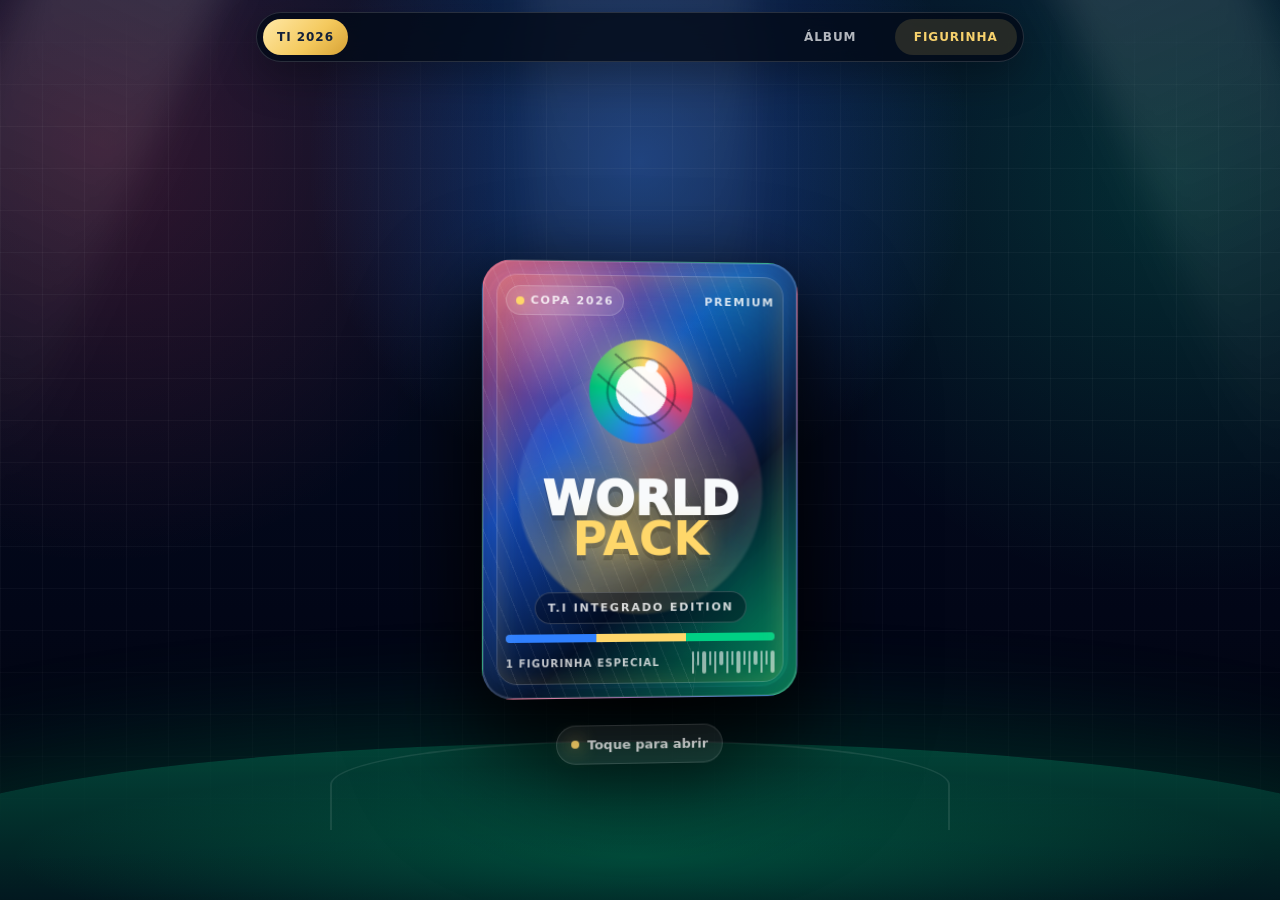
==== abre-pack.html @ 320329b5 "Update album experience" ====
<!DOCTYPE html>
<html lang="pt-BR">
<head>
  <meta charset="UTF-8" />
  <meta name="viewport" content="width=device-width, initial-scale=1.0" />

  <title>Figurinha - Copa 2026</title>

  <script src="./assets/gsap.min.js"></script>
  <link rel="stylesheet" href="./shared-nav.css?v=20260528-nav" />

  <style>
    :root {
      --bg-1: #020617;
      --gold: #ffd76a;
      --gold-2: #ffb703;
      --blue: #2f80ff;
      --red: #ff3b5f;
      --green: #00d084;
      --white: #f8fafc;
      --card-border: rgba(255, 255, 255, 0.22);
      --pack-w: min(70vw, 285px);
      --pack-h: calc(var(--pack-w) * 1.38);
      --radius: 24px;
    }

    * {
      box-sizing: border-box;
      margin: 0;
      padding: 0;
    }

    html,
    body {
      width: 100%;
      min-height: 100%;
      overflow-x: hidden;
      font-family: Inter, ui-sans-serif, system-ui, -apple-system, BlinkMacSystemFont, "Segoe UI", sans-serif;
      background: var(--bg-1);
      color: var(--white);
    }

    body {
      min-height: 100vh;
    }

    button {
      font: inherit;
    }

    .page {
      position: relative;
      min-height: 100vh;
      display: grid;
      place-items: center;
      padding: 76px 12px 30px;
      overflow-x: hidden;
      overflow-y: auto;
      background:
        radial-gradient(circle at 50% 18%, rgba(47, 128, 255, 0.38), transparent 34%),
        radial-gradient(circle at 8% 16%, rgba(255, 59, 95, 0.18), transparent 30%),
        radial-gradient(circle at 92% 20%, rgba(0, 208, 132, 0.16), transparent 30%),
        linear-gradient(180deg, #06122a 0%, #020617 68%, #01040b 100%);
    }

    .page::before {
      content: "";
      position: absolute;
      inset: 0;
      background-image:
        linear-gradient(rgba(255, 255, 255, 0.035) 1px, transparent 1px),
        linear-gradient(90deg, rgba(255, 255, 255, 0.035) 1px, transparent 1px);
      background-size: 42px 42px;
      mask-image: linear-gradient(to bottom, transparent, black 14%, black 68%, transparent);
      pointer-events: none;
    }

    .stadium {
      position: absolute;
      inset: 0;
      overflow: hidden;
      pointer-events: none;
    }

    .stadium::before {
      content: "";
      position: absolute;
      left: 50%;
      bottom: -72px;
      width: 120vw;
      height: 230px;
      transform: translateX(-50%);
      border-radius: 50% 50% 0 0;
      background:
        radial-gradient(ellipse at center, rgba(0, 208, 132, 0.24), transparent 58%),
        linear-gradient(180deg, rgba(4, 120, 87, 0.55), rgba(2, 6, 23, 0.95));
      box-shadow: 0 -30px 100px rgba(0, 208, 132, 0.15);
    }

    .stadium-line {
      position: absolute;
      left: 50%;
      bottom: 70px;
      width: min(620px, 92vw);
      height: 90px;
      transform: translateX(-50%);
      border: 2px solid rgba(255, 255, 255, 0.14);
      border-bottom: none;
      border-radius: 50% 50% 0 0;
      opacity: 0.65;
    }

    .light {
      position: absolute;
      top: -80px;
      width: 180px;
      height: 82vh;
      background: linear-gradient(to bottom, rgba(255, 255, 255, 0.24), transparent 78%);
      filter: blur(18px);
      opacity: 0.5;
      transform-origin: top center;
      mix-blend-mode: screen;
    }

    .light.left {
      left: 5%;
      transform: rotate(24deg);
    }

    .light.right {
      right: 5%;
      transform: rotate(-24deg);
    }

    .light.center {
      left: 50%;
      transform: translateX(-50%);
      width: 220px;
      opacity: 0.33;
    }

    .app {
      position: relative;
      z-index: 2;
      width: min(100%, 460px);
      min-height: calc(100vh - 106px);
      display: grid;
      place-items: center;
      perspective: 1200px;
    }

    .stage {
      position: relative;
      width: 100%;
      min-height: calc(var(--pack-h) + 118px);
      display: grid;
      place-items: center;
      perspective: 1100px;
    }

    .pack-button {
      position: relative;
      width: var(--pack-w);
      height: var(--pack-h);
      border: 0;
      background: transparent;
      cursor: pointer;
      color: inherit;
      transform-style: preserve-3d;
      -webkit-tap-highlight-color: transparent;
      filter: drop-shadow(0 34px 45px rgba(0, 0, 0, 0.5));
      z-index: 5;
    }

    .pack-button:focus-visible {
      outline: 3px solid rgba(255, 215, 106, 0.9);
      outline-offset: 12px;
      border-radius: var(--radius);
    }

    .pack-shell {
      position: absolute;
      inset: 0;
      transform-style: preserve-3d;
      border-radius: var(--radius);
    }

    .pack-shadow {
      position: absolute;
      left: 8%;
      right: 8%;
      bottom: -38px;
      height: 46px;
      border-radius: 999px;
      background: radial-gradient(ellipse at center, rgba(0, 0, 0, 0.7), transparent 70%);
      filter: blur(10px);
      transform: translateZ(-60px);
    }

    .pack-base,
    .pack-front,
    .pack-piece {
      position: absolute;
      inset: 0;
      overflow: hidden;
      border-radius: var(--radius);
      border: 1px solid rgba(255, 255, 255, 0.22);
      background:
        radial-gradient(circle at 20% 10%, rgba(255, 255, 255, 0.28), transparent 20%),
        radial-gradient(circle at 80% 8%, rgba(0, 208, 132, 0.2), transparent 24%),
        linear-gradient(135deg, rgba(255, 59, 95, 0.95) 0%, rgba(18, 77, 196, 0.98) 36%, rgba(3, 18, 44, 1) 64%, rgba(0, 208, 132, 0.78) 100%);
      box-shadow:
        inset 0 0 0 1px rgba(255, 255, 255, 0.12),
        inset 0 26px 60px rgba(255, 255, 255, 0.08),
        inset 0 -30px 80px rgba(0, 0, 0, 0.34),
        0 30px 80px rgba(0, 0, 0, 0.46);
      backface-visibility: hidden;
    }

    .pack-base {
      transform: translateZ(-12px) scale(0.985);
      filter: brightness(0.72);
    }

    .pack-front {
      transform: translateZ(20px);
    }

    .pack-front::before,
    .pack-piece::before {
      content: "";
      position: absolute;
      inset: -40%;
      background:
        linear-gradient(115deg, transparent 0%, rgba(255, 255, 255, 0.04) 22%, rgba(255, 255, 255, 0.45) 34%, transparent 46%),
        repeating-linear-gradient(60deg, rgba(255, 255, 255, 0.08) 0 1px, transparent 1px 13px);
      transform: translateX(-36%) rotate(8deg);
      animation: foilMove 4.8s linear infinite;
      mix-blend-mode: screen;
      opacity: 0.9;
    }

    .pack-front::after,
    .pack-piece::after {
      content: "";
      position: absolute;
      inset: 13px;
      border-radius: calc(var(--radius) - 10px);
      border: 1px solid rgba(255, 255, 255, 0.22);
      box-shadow:
        inset 0 0 24px rgba(255, 215, 106, 0.18),
        0 0 30px rgba(47, 128, 255, 0.18);
      pointer-events: none;
    }

    @keyframes foilMove {
      0% {
        transform: translateX(-42%) rotate(8deg);
      }

      100% {
        transform: translateX(42%) rotate(8deg);
      }
    }

    .pack-content {
      position: absolute;
      inset: 0;
      display: grid;
      grid-template-rows: auto 1fr auto;
      padding: 24px 22px 22px;
      isolation: isolate;
    }

    .pack-content::before {
      content: "";
      position: absolute;
      left: 50%;
      top: 50%;
      width: 78%;
      aspect-ratio: 1;
      border-radius: 50%;
      transform: translate(-50%, -45%);
      background:
        radial-gradient(circle, rgba(255, 215, 106, 0.45), transparent 60%),
        conic-gradient(from 120deg, rgba(255, 255, 255, 0.12), rgba(255, 215, 106, 0.38), rgba(47, 128, 255, 0.22), rgba(255, 59, 95, 0.22), rgba(255, 255, 255, 0.12));
      filter: blur(1px);
      opacity: 0.95;
      z-index: -1;
    }

    .pack-topline {
      display: flex;
      justify-content: space-between;
      align-items: center;
      gap: 10px;
      font-size: 11px;
      font-weight: 800;
      letter-spacing: 0.14em;
      text-transform: uppercase;
      color: rgba(255, 255, 255, 0.82);
    }

    .mini-badge {
      display: inline-flex;
      align-items: center;
      gap: 6px;
      padding: 7px 9px;
      border-radius: 999px;
      background: rgba(255, 255, 255, 0.1);
      border: 1px solid rgba(255, 255, 255, 0.18);
      backdrop-filter: blur(8px);
    }

    .mini-badge span {
      width: 8px;
      height: 8px;
      border-radius: 999px;
      background: var(--gold);
      box-shadow: 0 0 16px var(--gold);
    }

    .pack-center {
      display: grid;
      place-items: center;
      text-align: center;
      padding-top: 14px;
    }

    .world-ball {
      position: relative;
      width: 102px;
      aspect-ratio: 1;
      margin-bottom: 16px;
      border-radius: 50%;
      background:
        radial-gradient(circle at 35% 28%, #ffffff 0 6%, transparent 7%),
        radial-gradient(circle at 50% 50%, rgba(255, 255, 255, 0.95) 0 34%, transparent 35%),
        conic-gradient(from 40deg, var(--red), var(--blue), var(--green), var(--gold), var(--red));
      box-shadow:
        0 0 34px rgba(255, 215, 106, 0.45),
        inset 0 0 28px rgba(0, 0, 0, 0.18);
    }

    .world-ball::before,
    .world-ball::after {
      content: "";
      position: absolute;
      inset: 17%;
      border-radius: 50%;
      border: 2px solid rgba(2, 6, 23, 0.34);
    }

    .world-ball::after {
      inset: 35% 8%;
      height: 24%;
      top: 38%;
      border-left: 0;
      border-right: 0;
      border-radius: 0;
      transform: rotate(-16deg);
    }

    .pack-title {
      font-size: 38px;
      line-height: 0.84;
      font-weight: 950;
      letter-spacing: 0;
      text-transform: uppercase;
      text-shadow:
        0 5px 0 rgba(0, 0, 0, 0.18),
        0 18px 32px rgba(0, 0, 0, 0.36);
    }

    .pack-title strong {
      display: block;
      color: var(--gold);
      letter-spacing: 0;
      text-shadow:
        0 0 22px rgba(255, 215, 106, 0.48),
        0 5px 0 rgba(0, 0, 0, 0.2);
    }

    .pack-subtitle {
      margin-top: 14px;
      display: inline-flex;
      padding: 8px 12px;
      border-radius: 999px;
      background: rgba(2, 6, 23, 0.42);
      border: 1px solid rgba(255, 255, 255, 0.18);
      color: rgba(255, 255, 255, 0.82);
      font-size: 11px;
      font-weight: 850;
      letter-spacing: 0.16em;
      text-transform: uppercase;
    }

    .pack-bottom {
      display: grid;
      gap: 10px;
    }

    .color-strip {
      display: grid;
      grid-template-columns: 1fr 1fr 1fr;
      height: 8px;
      border-radius: 999px;
      overflow: hidden;
      background: rgba(255, 255, 255, 0.12);
    }

    .color-strip span:nth-child(1) {
      background: var(--blue);
    }

    .color-strip span:nth-child(2) {
      background: var(--gold);
    }

    .color-strip span:nth-child(3) {
      background: var(--green);
    }

    .pack-small {
      display: flex;
      justify-content: space-between;
      align-items: center;
      color: rgba(255, 255, 255, 0.76);
      font-size: 10px;
      font-weight: 750;
      letter-spacing: 0.1em;
      text-transform: uppercase;
    }

    .barcode {
      display: flex;
      gap: 3px;
      height: 22px;
      opacity: 0.72;
    }

    .barcode i {
      display: block;
      width: 2px;
      background: rgba(255, 255, 255, 0.8);
      border-radius: 999px;
    }

    .barcode i:nth-child(2n) {
      height: 14px;
    }

    .barcode i:nth-child(3n) {
      width: 4px;
    }

    .tear-line {
      position: absolute;
      top: 22%;
      left: 6%;
      right: 6%;
      height: 2px;
      z-index: 8;
      transform: scaleX(0);
      transform-origin: left center;
      background:
        linear-gradient(90deg, transparent, rgba(255, 255, 255, 0.9), transparent),
        repeating-linear-gradient(90deg, transparent 0 10px, rgba(255, 255, 255, 0.95) 10px 16px);
      filter: drop-shadow(0 0 12px rgba(255, 255, 255, 0.85));
      opacity: 0;
    }

    .pack-piece {
      opacity: 0;
      z-index: 7;
      transform: translateZ(32px);
      pointer-events: none;
    }

    .piece-top {
      clip-path: polygon(0 0, 100% 0, 100% 25%, 72% 22%, 52% 26%, 32% 21%, 0 25%);
      transform-origin: center 20%;
    }

    .piece-left {
      clip-path: polygon(0 20%, 52% 25%, 45% 100%, 0 100%);
      transform-origin: left center;
    }

    .piece-right {
      clip-path: polygon(48% 25%, 100% 20%, 100% 100%, 55% 100%);
      transform-origin: right center;
    }

    .tap-hint {
      position: absolute;
      left: 50%;
      bottom: -58px;
      transform: translateX(-50%);
      display: inline-flex;
      align-items: center;
      gap: 8px;
      padding: 11px 14px;
      border-radius: 999px;
      color: rgba(255, 255, 255, 0.86);
      background: rgba(255, 255, 255, 0.08);
      border: 1px solid rgba(255, 255, 255, 0.15);
      box-shadow: 0 18px 45px rgba(0, 0, 0, 0.25);
      backdrop-filter: blur(14px);
      white-space: nowrap;
      font-size: 13px;
      font-weight: 700;
      letter-spacing: 0;
      pointer-events: none;
    }

    .tap-hint span {
      width: 8px;
      height: 8px;
      border-radius: 999px;
      background: var(--gold);
      box-shadow: 0 0 18px var(--gold);
    }

    .sticker-card {
      position: absolute;
      width: min(74vw, 312px);
      aspect-ratio: 0.68;
      z-index: 4;
      opacity: 0;
      transform-style: preserve-3d;
      border-radius: 28px;
      padding: 12px;
      background:
        radial-gradient(circle at 50% 0%, rgba(255, 255, 255, 0.95), rgba(255, 255, 255, 0.7) 12%, rgba(255, 255, 255, 0) 36%),
        linear-gradient(180deg, #ffffff 0%, #f8fbff 52%, #eef5ff 100%);
      border: 1px solid rgba(255, 255, 255, 0.85);
      box-shadow:
        0 0 0 2px rgba(255, 255, 255, 0.45),
        0 34px 90px rgba(0, 0, 0, 0.48),
        0 0 80px rgba(255, 215, 106, 0.22);
      overflow: hidden;
      pointer-events: none;
    }

    .sticker-card::before {
      content: "";
      position: absolute;
      inset: 0;
      background:
        radial-gradient(circle at 18% 18%, rgba(255, 59, 95, 0.18), transparent 20%),
        radial-gradient(circle at 82% 20%, rgba(47, 128, 255, 0.18), transparent 21%),
        radial-gradient(circle at 50% 90%, rgba(0, 208, 132, 0.14), transparent 24%);
      pointer-events: none;
    }

    .sticker-card::after {
      content: "";
      position: absolute;
      inset: 10px;
      border-radius: 20px;
      border: 1.5px solid rgba(18, 77, 196, 0.08);
      box-shadow: inset 0 0 0 1px rgba(255, 255, 255, 0.7);
      pointer-events: none;
    }

    .sticker-shine {
      position: absolute;
      top: -30%;
      left: -85%;
      z-index: 5;
      width: 46%;
      height: 165%;
      background: linear-gradient(
        90deg,
        transparent,
        rgba(255, 255, 255, 0.12),
        rgba(255, 255, 255, 0.72),
        rgba(255, 255, 255, 0.18),
        transparent
      );
      transform: rotate(18deg);
      filter: blur(1px);
      opacity: 0;
      pointer-events: none;
      mix-blend-mode: screen;
    }

    .sticker-graphics {
      position: absolute;
      inset: 0;
      overflow: hidden;
      pointer-events: none;
      z-index: 1;
    }

    .sticker-graphics .shape {
      position: absolute;
      border-radius: 999px;
      filter: saturate(1.05);
    }

    .shape.red-1 {
      width: 180px;
      height: 180px;
      left: -82px;
      top: 110px;
      background: radial-gradient(circle at 35% 35%, rgba(255, 59, 95, 0.92), rgba(255, 59, 95, 0.1) 68%, transparent 72%);
    }

    .shape.blue-1 {
      width: 230px;
      height: 230px;
      right: -120px;
      top: 84px;
      background: radial-gradient(circle at 35% 35%, rgba(47, 128, 255, 0.94), rgba(47, 128, 255, 0.12) 70%, transparent 75%);
    }

    .shape.green-1 {
      width: 220px;
      height: 220px;
      left: -100px;
      bottom: -92px;
      background: radial-gradient(circle at 45% 45%, rgba(0, 208, 132, 0.82), rgba(0, 208, 132, 0.08) 70%, transparent 74%);
    }

    .shape.gold-1 {
      width: 200px;
      height: 200px;
      right: -90px;
      bottom: -84px;
      background: radial-gradient(circle at 40% 40%, rgba(255, 183, 3, 0.88), rgba(255, 183, 3, 0.08) 68%, transparent 73%);
    }

    .arc {
      position: absolute;
      border-radius: 999px;
      border: 12px solid transparent;
      opacity: 0.95;
    }

    .arc.a1 {
      width: 250px;
      height: 250px;
      left: -112px;
      top: 88px;
      border-top-color: rgba(255, 59, 95, 0.86);
      border-right-color: rgba(255, 59, 95, 0.72);
      transform: rotate(8deg);
    }

    .arc.a2 {
      width: 280px;
      height: 280px;
      right: -140px;
      top: 58px;
      border-left-color: rgba(47, 128, 255, 0.9);
      border-bottom-color: rgba(47, 128, 255, 0.65);
      transform: rotate(-20deg);
    }

    .arc.a3 {
      width: 280px;
      height: 280px;
      left: 20px;
      bottom: -162px;
      border-top-color: rgba(0, 208, 132, 0.84);
      border-right-color: rgba(255, 183, 3, 0.82);
      transform: rotate(12deg);
    }

    .sticker-inner {
      position: relative;
      z-index: 2;
      height: 100%;
      display: grid;
      grid-template-rows: auto minmax(0, 1fr) auto;
      gap: 9px;
      padding: 10px;
      border-radius: 20px;
    }

    .sticker-head {
      display: flex;
      justify-content: space-between;
      align-items: center;
      gap: 10px;
      min-height: 42px;
    }

    .album-seal {
      display: inline-grid;
      place-items: center;
      min-width: 102px;
      padding: 8px 12px;
      border-radius: 999px;
      background:
        linear-gradient(180deg, rgba(255, 255, 255, 0.92), rgba(240, 247, 255, 0.82)),
        radial-gradient(circle at 20% 20%, rgba(255, 215, 106, 0.6), transparent 50%);
      border: 1px solid rgba(18, 77, 196, 0.16);
      box-shadow:
        0 10px 22px rgba(18, 77, 196, 0.1),
        inset 0 0 0 1px rgba(255, 255, 255, 0.75);
      color: #12366e;
      font-size: 9px;
      font-weight: 950;
      letter-spacing: 0.12em;
      line-height: 1.15;
      text-align: center;
      text-transform: uppercase;
    }

    .album-seal span {
      color: #d32f55;
      font-size: 8px;
      letter-spacing: 0.14em;
    }

    .sticker-mark {
      color: rgba(25, 64, 125, 0.75);
      font-size: 10px;
      font-weight: 950;
      letter-spacing: 0.12em;
      text-transform: uppercase;
      text-align: right;
      line-height: 1.15;
    }

    .photo-frame {
      position: relative;
      overflow: hidden;
      border-radius: 22px;
      border: 3px solid rgba(255, 255, 255, 0.92);
      background:
        radial-gradient(circle at 50% 20%, rgba(47, 128, 255, 0.18), transparent 42%),
        linear-gradient(180deg, rgba(255, 255, 255, 0.9), rgba(240, 246, 255, 0.95));
      box-shadow:
        0 16px 34px rgba(18, 77, 196, 0.12),
        inset 0 0 0 1px rgba(18, 77, 196, 0.08);
      min-height: 0;
    }

    .photo-frame::before {
      content: "";
      position: absolute;
      inset: auto 10% 0;
      height: 42%;
      border-radius: 50% 50% 0 0;
      background: radial-gradient(ellipse at center, rgba(255, 215, 106, 0.22), transparent 64%);
      z-index: 1;
    }

    .photo-frame img {
      position: relative;
      z-index: 2;
      display: block;
      width: 100%;
      height: 100%;
      object-fit: cover;
      transform: scale(1.02);
      filter: contrast(1.04) saturate(1.05);
      opacity: 0;
      transition: opacity 0.25s ease;
    }

    .photo-frame.loaded img {
      opacity: 1;
    }

    .photo-frame.error img {
      display: none;
    }

    .photo-error {
      position: absolute;
      inset: 16px;
      z-index: 4;
      display: none;
      place-items: center;
      text-align: center;
      padding: 16px;
      border-radius: 18px;
      background: rgba(255, 255, 255, 0.85);
      border: 1px dashed rgba(18, 77, 196, 0.2);
      color: #21314d;
      font-size: 12px;
      line-height: 1.45;
    }

    .photo-frame.error .photo-error {
      display: grid;
    }

    .photo-error strong {
      display: block;
      margin-bottom: 6px;
      color: #c6284c;
      font-size: 13px;
    }

    .player-info {
      position: relative;
      display: grid;
      grid-template-columns: 1fr;
      gap: 7px;
      padding: 12px;
      border-radius: 20px;
      background:
        linear-gradient(180deg, rgba(255, 255, 255, 0.9), rgba(241, 247, 255, 0.82)),
        radial-gradient(circle at 50% 0%, rgba(255, 215, 106, 0.22), transparent 62%);
      border: 1px solid rgba(18, 77, 196, 0.14);
      box-shadow:
        0 12px 26px rgba(18, 77, 196, 0.1),
        inset 0 0 0 1px rgba(255, 255, 255, 0.72);
      text-align: center;
    }

    .player-info::before {
      content: "";
      position: absolute;
      inset: 7px;
      border-radius: 15px;
      border: 1px solid rgba(18, 77, 196, 0.08);
      pointer-events: none;
    }

    .player-info h2 {
      color: #0e234a;
      font-size: clamp(24px, 8vw, 32px);
      line-height: 0.9;
      letter-spacing: 0;
      text-transform: uppercase;
    }

    .player-info p {
      margin: 0;
    }

    .player-role {
      color: #174a9e;
      font-size: 11px;
      font-weight: 900;
      letter-spacing: 0.1em;
      text-transform: uppercase;
    }

    .player-team {
      justify-self: center;
      min-width: min(100%, 142px);
      padding: 6px 12px;
      border-radius: 999px;
      color: #9d1730;
      background: rgba(255, 215, 106, 0.3);
      border: 1px solid rgba(157, 23, 48, 0.12);
      font-size: 12px;
      font-weight: 950;
      letter-spacing: 0.14em;
      text-transform: uppercase;
    }

    .burst {
      position: absolute;
      inset: 0;
      z-index: 6;
      pointer-events: none;
      overflow: visible;
    }

    .burst::before {
      content: "";
      position: absolute;
      left: 50%;
      top: 45%;
      width: 30px;
      aspect-ratio: 1;
      border-radius: 50%;
      transform: translate(-50%, -50%) scale(0);
      background: radial-gradient(circle, rgba(255, 255, 255, 0.95), rgba(255, 215, 106, 0.52), transparent 70%);
      filter: blur(4px);
      opacity: 0;
    }

    .burst.active::before {
      animation: flash 950ms ease-out both;
    }

    @keyframes flash {
      0% {
        opacity: 0;
        transform: translate(-50%, -50%) scale(0.2);
      }

      25% {
        opacity: 1;
      }

      100% {
        opacity: 0;
        transform: translate(-50%, -50%) scale(18);
      }
    }

    .ray {
      position: absolute;
      left: 50%;
      top: 45%;
      width: 6px;
      height: 260px;
      transform-origin: center bottom;
      border-radius: 999px;
      background: linear-gradient(to top, rgba(255, 215, 106, 0.7), transparent);
      opacity: 0;
      filter: blur(2px);
      mix-blend-mode: screen;
    }

    .confetti {
      position: absolute;
      left: 50%;
      top: 48%;
      width: 8px;
      height: 14px;
      border-radius: 3px;
      opacity: 0;
      will-change: transform, opacity;
    }

    .spark {
      position: absolute;
      width: 5px;
      height: 5px;
      border-radius: 999px;
      background: white;
      box-shadow: 0 0 18px white;
      opacity: 0;
    }

    .firework {
      position: absolute;
      width: 12px;
      height: 42px;
      border-radius: 999px 999px 70% 70%;
      opacity: 0;
      background:
        radial-gradient(circle at 50% 18%, #fff7c2 0 16%, currentColor 26%, rgba(255, 89, 0, 0.9) 58%, transparent 78%),
        linear-gradient(to bottom, rgba(255, 244, 169, 0.95), currentColor 46%, transparent 100%);
      box-shadow:
        0 0 24px currentColor,
        0 0 58px currentColor,
        0 0 100px rgba(255, 92, 0, 0.85);
      filter: saturate(1.45) brightness(1.18);
      mix-blend-mode: screen;
      transform-origin: center bottom;
      will-change: transform, opacity;
    }

    .firework-core {
      position: absolute;
      width: 142px;
      aspect-ratio: 1;
      border: 2px solid currentColor;
      border-radius: 999px;
      opacity: 0;
      background: radial-gradient(circle, rgba(255, 245, 186, 0.42), rgba(255, 122, 0, 0.16) 38%, transparent 66%);
      filter:
        drop-shadow(0 0 24px currentColor)
        drop-shadow(0 0 62px rgba(255, 95, 0, 0.95));
      mix-blend-mode: screen;
      will-change: transform, opacity;
    }

    @media (min-width: 760px) {
      :root {
        --pack-w: min(31vw, 310px, calc((100dvh - 190px) / 1.38));
        --radius: 30px;
      }

      html,
      body {
        height: 100%;
      }

      .page {
        height: 100dvh;
        min-height: 0;
        padding: 92px 28px 18px;
        overflow: hidden;
      }

      .app {
        width: min(100%, 620px);
        height: 100%;
        min-height: 0;
      }

      .stage {
        height: 100%;
        min-height: 0;
      }

      .pack-title {
        font-size: 46px;
      }

      .sticker-card {
        width: min(76vw, 330px, calc((100dvh - 154px) * 0.68));
      }

      .player-info h2 {
        font-size: 30px;
      }

      .tap-hint {
        bottom: clamp(-70px, -8vh, -54px);
      }
    }

    @media (prefers-reduced-motion: reduce) {
      *,
      *::before,
      *::after {
        animation-duration: 0.001ms !important;
        animation-iteration-count: 1 !important;
        scroll-behavior: auto !important;
      }
    }
  </style>
</head>

<body>
  <nav class="site-nav" aria-label="Navega&ccedil;&atilde;o principal">
    <div class="site-nav-inner">
        <a class="site-logo" href="./index.html">TI 2026</a>
        <div class="site-links">
          <a class="site-link" href="./index.html">&Aacute;lbum</a>
          <a class="site-link is-active" href="./abre-pack.html" aria-current="page">Figurinha</a>
        </div>
      </div>
    </nav>

  <div class="page">
    <div class="stadium" aria-hidden="true">
      <div class="light left"></div>
      <div class="light center"></div>
      <div class="light right"></div>
      <div class="stadium-line"></div>
    </div>

    <main class="app">
      <section class="stage" aria-label="Animação de abertura de pacote">
        <div class="burst" id="burst"></div>

        <article class="sticker-card" id="stickerCard" aria-live="polite">
          <div class="sticker-shine" id="stickerShine"></div>

          <div class="sticker-graphics" aria-hidden="true">
            <span class="shape red-1"></span>
            <span class="shape blue-1"></span>
            <span class="shape green-1"></span>
            <span class="shape gold-1"></span>

            <span class="arc a1"></span>
            <span class="arc a2"></span>
            <span class="arc a3"></span>
          </div>

          <div class="sticker-inner">
            <div class="sticker-head">
              <div class="album-seal">
                Copa 2026
                <span>T.I Integrado</span>
              </div>

              <div class="sticker-mark">
                Collector<br />
                Edition
              </div>
            </div>

            <div class="photo-frame" id="photoFrame">
              <img id="stickerPhoto" src="" alt="Foto da figurinha" />

              <div class="photo-error" id="photoError">
                <div>
                  <strong>Foto não carregou</strong>
                  Verifique se o caminho da imagem está correto.
                </div>
              </div>
            </div>

            <div class="player-info">
              <h2 id="playerName">Bruno</h2>
              <p class="player-role" id="playerRole">Diretor de DI</p>
              <p class="player-team" id="playerTeam">L&iacute;deres</p>
            </div>
          </div>
        </article>

        <button class="pack-button" id="packButton" type="button" aria-label="Abrir figurinha">
          <div class="pack-shell" id="packShell">
            <div class="pack-shadow"></div>

            <div class="pack-base"></div>

            <div class="pack-front" id="packFront">
              <div class="pack-content">
                <div class="pack-topline">
                  <span class="mini-badge"><span></span>Copa 2026</span>
                  <span>Premium</span>
                </div>

                <div class="pack-center">
                  <div class="world-ball" aria-hidden="true"></div>

                  <div class="pack-title">
                    World
                    <strong>Pack</strong>
                  </div>

                  <div class="pack-subtitle">T.I Integrado Edition</div>
                </div>

                <div class="pack-bottom">
                  <div class="color-strip">
                    <span></span>
                    <span></span>
                    <span></span>
                  </div>

                  <div class="pack-small">
                    <span>1 figurinha especial</span>

                    <div class="barcode" aria-hidden="true">
                      <i></i><i></i><i></i><i></i><i></i><i></i><i></i><i></i>
                      <i></i><i></i><i></i><i></i><i></i><i></i><i></i>
                    </div>
                  </div>
                </div>
              </div>
            </div>

            <div class="pack-piece piece-top"></div>
            <div class="pack-piece piece-left"></div>
            <div class="pack-piece piece-right"></div>

            <div class="tear-line" id="tearLine"></div>

            <div class="tap-hint" id="tapHint">
              <span></span>
              Toque para abrir
            </div>
          </div>
        </button>
      </section>
    </main>
  </div>

  <script>
    const CONFIG = {
      fotoFigurinha: "./assets/22684a6b-fd58-4520-ad41-1d55cf9ffd68.jpg",
      audioAbertura: "./assets/WhatsApp%20Video%202026-05-28%20at%2016.10.52.mp4",
      nomeJogador: "Bruno",
      cargoJogador: "Diretor de DI",
      timeJogador: "L\u00edderes"
    };

    const packButton = document.querySelector("#packButton");
    const packShell = document.querySelector("#packShell");
    const packFront = document.querySelector("#packFront");
    const stickerCard = document.querySelector("#stickerCard");
    const stickerShine = document.querySelector("#stickerShine");
    const stickerPhoto = document.querySelector("#stickerPhoto");
    const photoFrame = document.querySelector("#photoFrame");
    const photoError = document.querySelector("#photoError");
    const playerName = document.querySelector("#playerName");
    const playerRole = document.querySelector("#playerRole");
    const playerTeam = document.querySelector("#playerTeam");
    const tapHint = document.querySelector("#tapHint");
    const tearLine = document.querySelector("#tearLine");
    const burst = document.querySelector("#burst");
    const pieces = gsap.utils.toArray(".pack-piece");
    const stickerOpenAudio = new Audio(CONFIG.audioAbertura);
    stickerOpenAudio.preload = "auto";
    stickerOpenAudio.loop = false;

    let opened = false;
    let stickerAudioPlayed = false;

    function encodeFilePath(path) {
      return encodeURI(path).replace(/#/g, "%23");
    }

    function normalizeImagePath(path) {
      let imagePath = String(path || "").trim();

      if (!imagePath) return "";

      imagePath = imagePath.replaceAll("\\", "/");

      return encodeFilePath(imagePath);
    }

    function applyConfig() {
      const imagePath = normalizeImagePath(CONFIG.fotoFigurinha);

      playerName.textContent = CONFIG.nomeJogador;
      playerRole.textContent = CONFIG.cargoJogador;
      playerTeam.textContent = CONFIG.timeJogador;

      photoFrame.classList.remove("loaded", "error");

      stickerPhoto.onload = function () {
        photoFrame.classList.add("loaded");
        photoFrame.classList.remove("error");
      };

      stickerPhoto.onerror = function () {
        photoFrame.classList.add("error");
        photoFrame.classList.remove("loaded");

        photoError.innerHTML = `
          <div>
            <strong>Foto não carregou</strong>
            Caminho usado:<br>
            <span style="word-break: break-word;">${imagePath || "vazio"}</span>
          </div>
        `;

        console.error("A imagem da figurinha não carregou. Caminho usado:", imagePath);
      };

      if (!imagePath) {
        stickerPhoto.onerror();
        return;
      }

      stickerPhoto.src = imagePath;
    }

    function createRays() {
      const total = 18;

      for (let i = 0; i < total; i++) {
        const ray = document.createElement("span");
        ray.className = "ray";
        ray.style.transform = `translate(-50%, -100%) rotate(${(360 / total) * i}deg)`;
        burst.appendChild(ray);
      }
    }

    function createConfetti() {
      const colors = ["#ffd76a", "#ff3b5f", "#2f80ff", "#00d084", "#ffffff"];
      const total = 90;

      for (let i = 0; i < total; i++) {
        const piece = document.createElement("span");
        piece.className = "confetti";
        piece.style.background = colors[Math.floor(Math.random() * colors.length)];
        burst.appendChild(piece);

        const angle = Math.random() * Math.PI * 2;
        const distance = gsap.utils.random(100, 360);
        const x = Math.cos(angle) * distance;
        const y = Math.sin(angle) * distance - gsap.utils.random(40, 180);

        gsap.fromTo(
          piece,
          {
            x: 0,
            y: 0,
            scale: gsap.utils.random(0.6, 1.4),
            rotation: gsap.utils.random(-120, 120),
            opacity: 1
          },
          {
            x,
            y,
            rotation: gsap.utils.random(280, 980),
            opacity: 0,
            duration: gsap.utils.random(1.35, 2.4),
            ease: "power3.out",
            onComplete: function () {
              piece.remove();
            }
          }
        );
      }
    }

    function createSparks() {
      const total = 36;

      for (let i = 0; i < total; i++) {
        const spark = document.createElement("span");
        spark.className = "spark";
        burst.appendChild(spark);

        const angle = Math.random() * Math.PI * 2;
        const distance = gsap.utils.random(60, 280);

        gsap.fromTo(
          spark,
          {
            left: "50%",
            top: "45%",
            x: 0,
            y: 0,
            scale: 0,
            opacity: 1
          },
          {
            x: Math.cos(angle) * distance,
            y: Math.sin(angle) * distance,
            scale: gsap.utils.random(0.7, 1.8),
            opacity: 0,
            duration: gsap.utils.random(0.7, 1.35),
            ease: "power2.out",
            onComplete: function () {
              spark.remove();
            }
          }
        );
      }
    }

    function createSideFireworks() {
      const colors = ["#fff0a6", "#ffd76a", "#ff9f1c", "#ff5a1f", "#ff2f1f"];
      const origins = [
        { left: "16%", top: "38%" },
        { left: "84%", top: "38%" },
        { left: "22%", top: "58%" },
        { left: "78%", top: "58%" },
        { left: "12%", top: "50%" },
        { left: "88%", top: "50%" }
      ];

      origins.forEach(function (origin, originIndex) {
        const core = document.createElement("span");
        const coreColor = colors[originIndex % colors.length];
        core.className = "firework-core";
        core.style.left = origin.left;
        core.style.top = origin.top;
        core.style.color = coreColor;
        burst.appendChild(core);

        gsap.fromTo(
          core,
          {
            xPercent: -50,
            yPercent: -50,
            scale: 0.12,
            opacity: 0.95
          },
          {
            scale: 1.65,
            opacity: 0,
            duration: 1.05,
            delay: originIndex * 0.08,
            ease: "power2.out",
            onComplete: function () {
              core.remove();
            }
          }
        );

        for (let i = 0; i < 34; i++) {
          const firework = document.createElement("span");
          const color = colors[(i + originIndex) % colors.length];
          firework.className = "firework";
          firework.style.left = origin.left;
          firework.style.top = origin.top;
          firework.style.background = color;
          firework.style.color = color;
          burst.appendChild(firework);

          const angle = Math.random() * Math.PI * 2;
          const distance = gsap.utils.random(92, 245);

          gsap.fromTo(
            firework,
            {
              x: 0,
              y: 0,
              scale: 0,
              rotation: (angle * 180) / Math.PI,
              opacity: 1
            },
          {
            x: Math.cos(angle) * distance,
            y: Math.sin(angle) * distance - gsap.utils.random(8, 46),
            scale: gsap.utils.random(0.72, 1.65),
            rotation: (angle * 180) / Math.PI + gsap.utils.random(-95, 95),
            opacity: 0,
            duration: gsap.utils.random(1.15, 1.9),
            delay: originIndex * 0.08,
            ease: "expo.out",
            onComplete: function () {
              firework.remove();
            }
            }
          );
        }
      });
    }

    function resetInitialAnimationState() {
      opened = false;
      packButton.disabled = false;
      burst.classList.remove("active");

      gsap.set(packButton, {
        autoAlpha: 1,
        scale: 1,
        x: 0,
        y: 0,
        rotation: 0,
        rotationX: 0,
        rotationY: 0
      });

      gsap.set(packShell, {
        autoAlpha: 1,
        scale: 1,
        x: 0,
        y: 0,
        rotation: 0,
        rotationX: 0,
        rotationY: 0,
        transformPerspective: 1000
      });

      gsap.set(packFront, {
        autoAlpha: 1,
        scale: 1,
        x: 0,
        y: 0,
        rotation: 0,
        rotationX: 0,
        rotationY: 0
      });

      gsap.set(pieces, {
        autoAlpha: 0,
        x: 0,
        y: 0,
        rotation: 0,
        rotationX: 0,
        rotationY: 0,
        scale: 1
      });

      gsap.set(tearLine, {
        autoAlpha: 0,
        scaleX: 0
      });

      gsap.set(tapHint, {
        autoAlpha: 1,
        y: 0
      });

      gsap.set(stickerCard, {
        autoAlpha: 0,
        y: 190,
        scale: 0.1,
        rotation: -1260,
        rotationX: 78,
        rotationY: -420,
        filter: "blur(16px)",
        transformPerspective: 1200,
        transformOrigin: "50% 50%"
      });

      gsap.set(stickerShine, {
        x: "-180%",
        opacity: 0
      });

      gsap.set(".ray", {
        opacity: 0,
        scaleY: 0.2
      });
    }

    function startIdlePackAnimation() {
      gsap.to(packShell, {
        y: -8,
        rotationY: 4,
        duration: 2.3,
        repeat: -1,
        yoyo: true,
        ease: "sine.inOut"
      });

      gsap.to(".world-ball", {
        rotation: 360,
        duration: 12,
        repeat: -1,
        ease: "none"
      });
    }

    function playStickerShine() {
      gsap.killTweensOf(stickerShine);
      gsap.fromTo(
        stickerShine,
        {
          x: "-180%",
          opacity: 0
        },
        {
          x: "420%",
          opacity: 1,
          duration: 1.05,
          ease: "power2.inOut",
          repeat: 1,
          repeatDelay: 0.45,
          yoyo: false,
          onComplete: function () {
            gsap.set(stickerShine, {
              opacity: 0,
              x: "-180%"
            });
          }
        }
      );
    }

    function loopStickerShine() {
      gsap.killTweensOf(stickerShine);
      gsap.fromTo(
        stickerShine,
        {
          x: "-190%",
          opacity: 0
        },
        {
          x: "430%",
          opacity: 0.92,
          duration: 1.35,
          ease: "power2.inOut",
          repeat: -1,
          repeatDelay: 1.15,
          onRepeat: function () {
            gsap.set(stickerShine, {
              opacity: 0,
              x: "-190%"
            });
          }
        }
      );
    }

    function playStickerOpenAudio() {
      if (stickerAudioPlayed) return;

      stickerAudioPlayed = true;
      stickerOpenAudio.currentTime = 0;
      stickerOpenAudio.play().catch(function () {});
    }

    function openPack() {
      if (opened) return;

      opened = true;
      packButton.disabled = true;
      playStickerOpenAudio();

      gsap.killTweensOf(packShell);
      gsap.killTweensOf(stickerCard);

      const tl = gsap.timeline({
        defaults: {
          ease: "power3.out"
        }
      });

      tl.to(tapHint, {
        autoAlpha: 0,
        y: 10,
        duration: 0.22
      });

      tl.to(packShell, {
        y: -8,
        rotation: 2,
        duration: 0.12,
        repeat: 7,
        yoyo: true,
        ease: "power1.inOut"
      });

      tl.to(packShell, {
        scale: 1.05,
        rotationX: 8,
        duration: 0.28,
        ease: "back.out(2)"
      });

      tl.to(tearLine, {
        autoAlpha: 1,
        scaleX: 1,
        duration: 0.42,
        ease: "power4.out"
      });

      tl.to(packShell, {
        rotation: -3,
        x: -6,
        duration: 0.08,
        repeat: 5,
        yoyo: true,
        ease: "power1.inOut"
      });

      tl.set(pieces, {
        autoAlpha: 1
      });

      tl.to(packFront, {
        autoAlpha: 0,
        scale: 0.98,
        duration: 0.08
      });

      tl.add(function () {
        burst.classList.remove("active");
        void burst.offsetWidth;
        burst.classList.add("active");
        createConfetti();
        createSparks();
      });

      tl.to(".ray", {
        opacity: 0.65,
        scaleY: 1,
        duration: 0.5,
        stagger: 0.018,
        ease: "power2.out"
      }, "<");

      tl.to(".piece-top", {
        y: -180,
        x: 12,
        rotation: -18,
        rotationX: -50,
        scale: 0.98,
        duration: 0.72,
        ease: "power4.out"
      }, "<");

      tl.to(".piece-left", {
        x: -170,
        y: 42,
        rotation: -24,
        rotationY: -68,
        duration: 0.82,
        ease: "power4.out"
      }, "<0.05");

      tl.to(".piece-right", {
        x: 170,
        y: 44,
        rotation: 24,
        rotationY: 68,
        duration: 0.82,
        ease: "power4.out"
      }, "<");

      tl.to(packShell, {
        y: 82,
        scale: 0.84,
        opacity: 0,
        rotationX: -10,
        duration: 0.82,
        ease: "power3.out"
      }, "<0.04");

      tl.set(stickerCard, {
        autoAlpha: 1,
        y: 150,
        scale: 0.12,
        rotation: -1260,
        rotationX: 78,
        rotationY: -420,
        filter: "blur(16px)"
      }, "<0.14");

      tl.to(stickerCard, {
        y: 96,
        scale: 0.28,
        rotation: -900,
        rotationX: 62,
        rotationY: -300,
        filter: "blur(13px)",
        duration: 0.7,
        ease: "power2.out"
      }, "<0.1");

      tl.to(stickerCard, {
        y: 32,
        scale: 0.62,
        rotation: -405,
        rotationX: 38,
        rotationY: -155,
        filter: "blur(8px)",
        duration: 0.95,
        ease: "power2.inOut"
      });

      tl.to(stickerCard, {
        y: -12,
        scale: 1,
        rotation: 0,
        rotationX: 0,
        rotationY: 0,
        filter: "blur(0px)",
        duration: 1.15,
        ease: "back.out(1.45)"
      });

      tl.add(createSideFireworks, ">-0.05");

      tl.add(playStickerShine, "-=0.25");

      tl.to(".ray", {
        opacity: 0,
        scaleY: 0.4,
        duration: 0.8,
        stagger: 0.01,
        ease: "power2.out"
      }, "-=0.35");

      tl.add(function () {
        gsap.to(stickerCard, {
          y: -16,
          duration: 1.4,
          repeat: -1,
          yoyo: true,
          ease: "sine.inOut"
        });
        loopStickerShine();
      });
    }

    applyConfig();
    createRays();
    resetInitialAnimationState();
    startIdlePackAnimation();

    packButton.addEventListener("click", openPack);
  </script>
</body>
</html>
---- shared-nav.css ----
.site-nav,
.site-nav * {
  box-sizing: border-box;
}

.site-nav {
  position: fixed;
  top: 8px;
  left: 50%;
  z-index: 50;
  width: min(calc(100dvw - 12px), 768px);
  min-width: min(calc(100dvw - 12px), 768px);
  transform: translateX(-50%);
  color: #f8fafc;
  font-family: "Archivo", Inter, ui-sans-serif, system-ui, -apple-system, BlinkMacSystemFont, "Segoe UI", sans-serif;
}

.site-nav-inner {
  display: grid;
  grid-template-columns: auto minmax(0, 1fr);
  align-items: center;
  gap: 5px;
  width: 100%;
  min-height: 43px;
  padding: 4px;
  border: 1px solid rgba(255, 255, 255, 0.14);
  border-radius: 999px;
  background: rgba(3, 10, 24, 0.82);
  box-shadow: 0 16px 40px rgba(0, 0, 0, 0.3);
  backdrop-filter: blur(18px);
}

.site-logo,
.site-link {
  display: inline-flex;
  align-items: center;
  justify-content: center;
  min-height: 33px;
  border-radius: 999px;
  color: inherit;
  text-decoration: none;
  white-space: nowrap;
}

.site-logo {
  width: 38px;
  min-width: 38px;
  padding: 0;
  background: linear-gradient(135deg, #ffe8a6, #f4c95d 58%, #d6a135);
  color: #13213a;
  font-size: 0;
  font-weight: 900;
  text-transform: uppercase;
}

.site-logo::after {
  content: "TI";
  font-size: 11px;
}

.site-links {
  display: grid;
  grid-template-columns: repeat(2, minmax(0, 1fr));
  align-items: center;
  gap: 1px;
  min-width: 0;
}

.site-link {
  min-width: 0;
  padding: 0 4px;
  color: rgba(248, 250, 252, 0.72);
  font-size: 9px;
  font-weight: 800;
  letter-spacing: 0;
  text-transform: uppercase;
  transition: background 180ms ease, color 180ms ease, transform 180ms ease;
}

.site-link:hover,
.site-link:focus-visible {
  color: #ffffff;
  background: rgba(255, 255, 255, 0.1);
  transform: translateY(-1px);
}

.site-link.is-active {
  color: #f7d26d;
  background: rgba(247, 210, 109, 0.14);
}

@media (min-width: 440px) {
  .site-nav-inner {
    gap: 6px;
  }

  .site-link {
    font-size: 10px;
  }
}

@media (min-width: 620px) {
  .site-nav {
    top: 12px;
    width: min(calc(100dvw - 16px), 768px);
    min-width: min(calc(100dvw - 16px), 768px);
  }

  .site-nav-inner {
    display: flex;
    justify-content: space-between;
    gap: 12px;
    min-height: 49px;
    padding: 6px;
  }

  .site-logo {
    width: auto;
    min-width: 0;
    min-height: 36px;
    padding: 0 14px;
    font-size: 12px;
    letter-spacing: 0.08em;
  }

  .site-logo::after {
    content: none;
  }

  .site-links {
    display: grid;
    grid-template-columns: repeat(2, minmax(109px, 1fr));
    justify-content: flex-end;
    width: min(100%, 248px);
    gap: 3px;
  }

  .site-link {
    min-height: 36px;
    padding: 0 12px;
    font-size: 12px;
    letter-spacing: 0.08em;
  }
}
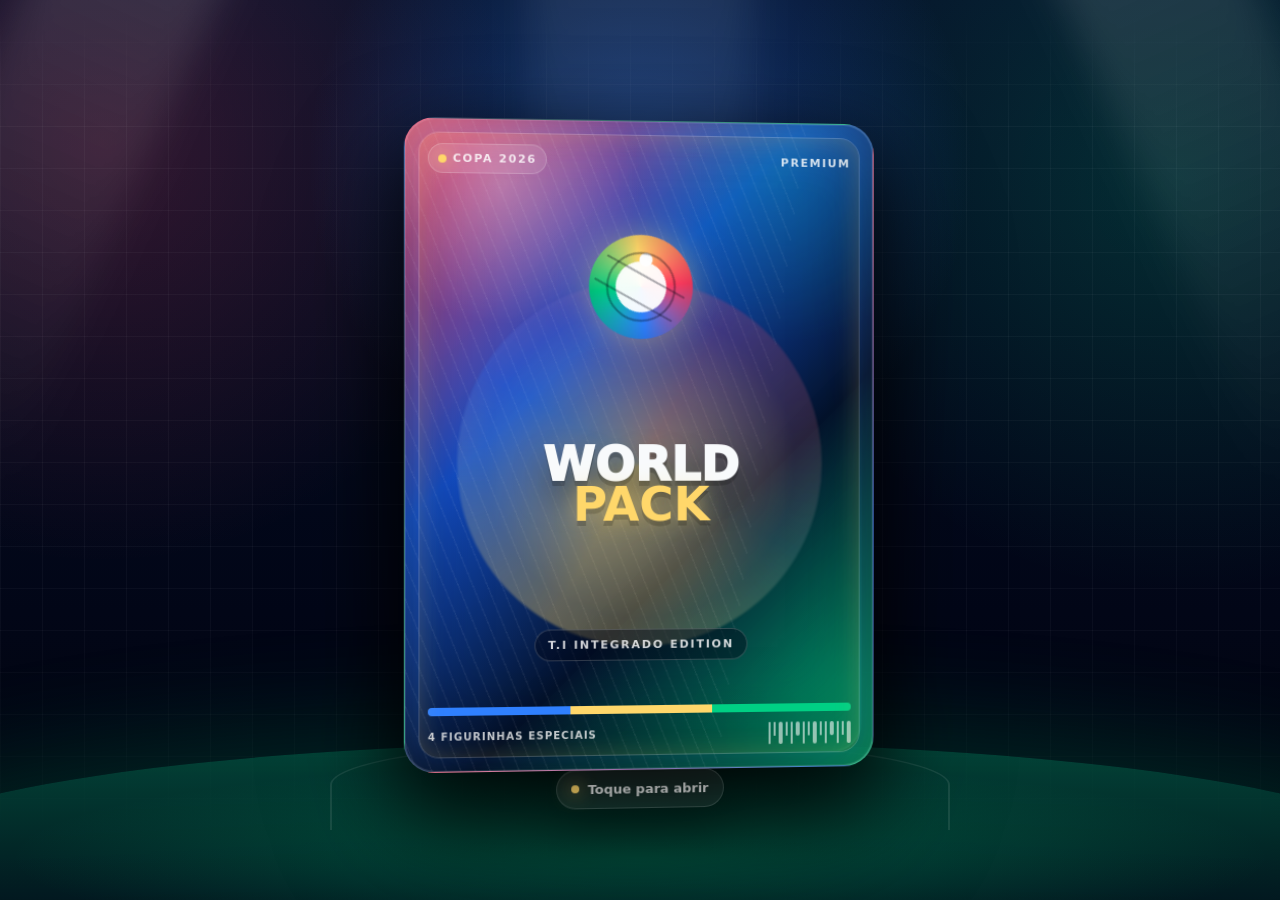
==== commit b7a4c797: "Update album pack experience" ====
--- a/abre-pack.html
+++ b/abre-pack.html
@@ -7,7 +7,6 @@
   <title>Figurinha - Copa 2026</title>
 
   <script src="./assets/gsap.min.js"></script>
-  <link rel="stylesheet" href="./shared-nav.css?v=20260528-nav" />
 
   <style>
     :root {
@@ -53,7 +52,7 @@
       min-height: 100vh;
       display: grid;
       place-items: center;
-      padding: 76px 12px 30px;
+      padding: 20px 12px 30px;
       overflow-x: hidden;
       overflow-y: auto;
       background:
@@ -511,7 +510,7 @@
       font-size: 13px;
       font-weight: 700;
       letter-spacing: 0;
-      pointer-events: none;
+      pointer-events: auto;
     }
 
     .tap-hint span {
@@ -767,6 +766,46 @@
       opacity: 1;
     }
 
+    .photo-fallback {
+      position: absolute;
+      inset: 0;
+      z-index: 2;
+      display: grid;
+      place-items: center;
+      gap: 6px;
+      padding: 16px;
+      text-align: center;
+      color: rgba(18, 54, 110, 0.72);
+      background:
+        radial-gradient(circle at 50% 34%, rgba(255, 255, 255, 0.82), transparent 16%),
+        linear-gradient(180deg, rgba(255, 255, 255, 0.2), rgba(47, 128, 255, 0.1));
+    }
+
+    .photo-fallback strong {
+      display: grid;
+      place-items: center;
+      width: 68px;
+      aspect-ratio: 1;
+      border-radius: 999px;
+      background: rgba(255, 255, 255, 0.78);
+      color: #174a9e;
+      font-size: 22px;
+      font-weight: 950;
+      box-shadow: inset 0 -8px 18px rgba(18, 77, 196, 0.1);
+    }
+
+    .photo-fallback span {
+      font-size: 10px;
+      font-weight: 900;
+      letter-spacing: 0.12em;
+      text-transform: uppercase;
+    }
+
+    .photo-frame.loaded .photo-fallback,
+    .photo-frame.error .photo-fallback {
+      display: none;
+    }
+
     .photo-frame.error img {
       display: none;
     }
@@ -836,14 +875,6 @@
       margin: 0;
     }
 
-    .player-role {
-      color: #174a9e;
-      font-size: 11px;
-      font-weight: 900;
-      letter-spacing: 0.1em;
-      text-transform: uppercase;
-    }
-
     .player-team {
       justify-self: center;
       min-width: min(100%, 142px);
@@ -856,6 +887,182 @@
       font-weight: 950;
       letter-spacing: 0.14em;
       text-transform: uppercase;
+    }
+
+    .pack-results {
+      --result-gap: clamp(8px, 1.6vw, 12px);
+      position: absolute;
+      z-index: 5;
+      width: min(92vw, 520px, calc((100dvh - 120px - var(--result-gap)) * 0.68 + var(--result-gap)));
+      display: grid;
+      grid-template-columns: repeat(2, minmax(0, 1fr));
+      gap: var(--result-gap);
+      opacity: 0;
+      pointer-events: none;
+      transform: translateY(30px) scale(0.88);
+    }
+
+    .pack-results.is-visible {
+      pointer-events: auto;
+    }
+
+    .pack-results .sticker-card {
+      position: relative;
+      width: 100%;
+      opacity: 1;
+      border-radius: 18px;
+      padding: 7px;
+      box-shadow:
+        0 0 0 1px rgba(255, 255, 255, 0.42),
+        0 16px 42px rgba(0, 0, 0, 0.34),
+        0 0 34px rgba(255, 215, 106, 0.14);
+      transform: none;
+      pointer-events: auto;
+    }
+
+    .pack-results .sticker-card::after {
+      inset: 6px;
+      border-radius: 14px;
+    }
+
+    .pack-results .sticker-inner {
+      gap: 5px;
+      padding: 5px;
+      border-radius: 14px;
+    }
+
+    .pack-results .sticker-head {
+      min-height: 24px;
+      gap: 5px;
+    }
+
+    .pack-results .album-seal {
+      min-width: 66px;
+      padding: 5px 7px;
+      font-size: 6px;
+      letter-spacing: 0.1em;
+    }
+
+    .pack-results .album-seal span {
+      font-size: 5px;
+    }
+
+    .pack-results .sticker-mark {
+      font-size: 6px;
+      letter-spacing: 0.1em;
+    }
+
+    .pack-results .photo-frame {
+      border-width: 2px;
+      border-radius: 14px;
+    }
+
+    .pack-results .photo-error {
+      inset: 8px;
+      padding: 8px;
+      border-radius: 12px;
+      font-size: 9px;
+    }
+
+    .pack-results .photo-fallback {
+      padding: 8px;
+    }
+
+    .pack-results .photo-fallback strong {
+      width: 42px;
+      font-size: 15px;
+    }
+
+    .pack-results .photo-fallback span {
+      font-size: 7px;
+    }
+
+    .pack-results .player-info {
+      gap: 3px;
+      padding: 7px;
+      border-radius: 13px;
+    }
+
+    .pack-results .player-info::before {
+      inset: 4px;
+      border-radius: 10px;
+    }
+
+    .pack-results .player-info h2 {
+      font-size: clamp(13px, 2.5vw, 19px);
+      line-height: 0.92;
+    }
+
+    .pack-results .player-team {
+      min-width: 0;
+      padding: 4px 7px;
+      font-size: clamp(7px, 1.3vw, 9px);
+      letter-spacing: 0.1em;
+    }
+
+    .album-link {
+      position: fixed;
+      right: clamp(14px, 4vw, 28px);
+      bottom: clamp(14px, 4vh, 26px);
+      z-index: 12;
+      display: inline-flex;
+      align-items: center;
+      justify-content: center;
+      min-height: 46px;
+      padding: 14px 18px;
+      border-radius: 999px;
+      border: 1px solid rgba(255, 215, 106, 0.46);
+      background:
+        linear-gradient(180deg, rgba(255, 215, 106, 0.98), rgba(255, 183, 3, 0.94));
+      color: #11213f;
+      box-shadow:
+        0 18px 42px rgba(0, 0, 0, 0.34),
+        0 0 34px rgba(255, 215, 106, 0.24);
+      font-size: 12px;
+      font-weight: 950;
+      letter-spacing: 0.08em;
+      text-decoration: none;
+      text-transform: uppercase;
+      opacity: 0;
+      pointer-events: none;
+      transform: translateY(16px) scale(0.94);
+      transition:
+        opacity 240ms ease,
+        transform 240ms ease,
+        box-shadow 240ms ease;
+    }
+
+    .album-link.is-visible {
+      opacity: 1;
+      pointer-events: auto;
+      transform: translateY(0) scale(1);
+    }
+
+    .album-link:hover {
+      box-shadow:
+        0 20px 46px rgba(0, 0, 0, 0.38),
+        0 0 42px rgba(255, 215, 106, 0.34);
+      transform: translateY(-2px) scale(1.02);
+    }
+
+    @media (max-width: 759px) {
+      .album-link {
+        top: auto;
+        right: auto;
+        bottom: calc(env(safe-area-inset-bottom, 0px) + 14px);
+        left: 50%;
+        min-height: 42px;
+        padding: 12px 16px;
+        transform: translate(-50%, -10px) scale(0.94);
+      }
+
+      .album-link.is-visible {
+        transform: translate(-50%, 0) scale(1);
+      }
+
+      .album-link:hover {
+        transform: translate(-50%, -2px) scale(1.02);
+      }
     }
 
     .burst {
@@ -971,7 +1178,7 @@
 
     @media (min-width: 760px) {
       :root {
-        --pack-w: min(31vw, 310px, calc((100dvh - 190px) / 1.38));
+        --pack-w: min(36vw, 30rem, calc((100dvh - 100px) / 1.38));
         --radius: 30px;
       }
 
@@ -983,12 +1190,12 @@
       .page {
         height: 100dvh;
         min-height: 0;
-        padding: 92px 28px 18px;
+        padding: 20px 28px 18px;
         overflow: hidden;
       }
 
       .app {
-        width: min(100%, 620px);
+        width: min(100%, 860px);
         height: 100%;
         min-height: 0;
       }
@@ -1011,7 +1218,7 @@
       }
 
       .tap-hint {
-        bottom: clamp(-70px, -8vh, -54px);
+        bottom: clamp(-48px, -5vh, -34px);
       }
     }
 
@@ -1028,16 +1235,6 @@
 </head>
 
 <body>
-  <nav class="site-nav" aria-label="Navega&ccedil;&atilde;o principal">
-    <div class="site-nav-inner">
-        <a class="site-logo" href="./index.html">TI 2026</a>
-        <div class="site-links">
-          <a class="site-link" href="./index.html">&Aacute;lbum</a>
-          <a class="site-link is-active" href="./abre-pack.html" aria-current="page">Figurinha</a>
-        </div>
-      </div>
-    </nav>
-
   <div class="page">
     <div class="stadium" aria-hidden="true">
       <div class="light left"></div>
@@ -1079,6 +1276,10 @@
 
             <div class="photo-frame" id="photoFrame">
               <img id="stickerPhoto" src="" alt="Foto da figurinha" />
+              <div class="photo-fallback" id="photoFallback" aria-hidden="true">
+                <strong>TI</strong>
+                <span>Foto em breve</span>
+              </div>
 
               <div class="photo-error" id="photoError">
                 <div>
@@ -1089,12 +1290,13 @@
             </div>
 
             <div class="player-info">
-              <h2 id="playerName">Bruno</h2>
-              <p class="player-role" id="playerRole">Diretor de DI</p>
-              <p class="player-team" id="playerTeam">L&iacute;deres</p>
+              <h2 id="playerName">Figurinha 01</h2>
+              <p class="player-team" id="playerTeam">Novo pack</p>
             </div>
           </div>
         </article>
+
+        <div class="pack-results" id="packResults" aria-live="polite" aria-label="Figurinhas reveladas"></div>
 
         <button class="pack-button" id="packButton" type="button" aria-label="Abrir figurinha">
           <div class="pack-shell" id="packShell">
@@ -1128,7 +1330,7 @@
                   </div>
 
                   <div class="pack-small">
-                    <span>1 figurinha especial</span>
+                    <span>4 figurinhas especiais</span>
 
                     <div class="barcode" aria-hidden="true">
                       <i></i><i></i><i></i><i></i><i></i><i></i><i></i><i></i>
@@ -1153,15 +1355,35 @@
         </button>
       </section>
     </main>
+
+    <a class="album-link" id="albumLink" href="./album.html">Ver &aacute;lbum</a>
   </div>
 
   <script>
     const CONFIG = {
-      fotoFigurinha: "./assets/22684a6b-fd58-4520-ad41-1d55cf9ffd68.jpg",
       audioAbertura: "./assets/WhatsApp%20Video%202026-05-28%20at%2016.10.52.mp4",
-      nomeJogador: "Bruno",
-      cargoJogador: "Diretor de DI",
-      timeJogador: "L\u00edderes"
+      figurinhas: [
+        {
+          nome: "Miguel",
+          time: "AI Lab",
+          foto: "./assets/pack-001-miguel.jpg"
+        },
+        {
+          nome: "Carlos",
+          time: "Central",
+          foto: "./assets/pack-001-carlos.jpg"
+        },
+        {
+          nome: "Vand\u00e3o",
+          time: "ERP",
+          foto: "./assets/pack-001-vandao.jpg"
+        },
+        {
+          nome: "Gustavo",
+          time: "Dados",
+          foto: "./assets/pack-001-gustavo.jpg"
+        }
+      ]
     };
 
     const packButton = document.querySelector("#packButton");
@@ -1172,8 +1394,10 @@
     const stickerPhoto = document.querySelector("#stickerPhoto");
     const photoFrame = document.querySelector("#photoFrame");
     const photoError = document.querySelector("#photoError");
+    const photoFallback = document.querySelector("#photoFallback");
+    const packResults = document.querySelector("#packResults");
+    const albumLink = document.querySelector("#albumLink");
     const playerName = document.querySelector("#playerName");
-    const playerRole = document.querySelector("#playerRole");
     const playerTeam = document.querySelector("#playerTeam");
     const tapHint = document.querySelector("#tapHint");
     const tearLine = document.querySelector("#tearLine");
@@ -1200,41 +1424,150 @@
       return encodeFilePath(imagePath);
     }
 
-    function applyConfig() {
-      const imagePath = normalizeImagePath(CONFIG.fotoFigurinha);
-
-      playerName.textContent = CONFIG.nomeJogador;
-      playerRole.textContent = CONFIG.cargoJogador;
-      playerTeam.textContent = CONFIG.timeJogador;
-
-      photoFrame.classList.remove("loaded", "error");
-
-      stickerPhoto.onload = function () {
-        photoFrame.classList.add("loaded");
-        photoFrame.classList.remove("error");
+    function normalizeSticker(sticker, index) {
+      return {
+        nome: sticker?.nome || `Figurinha ${String(index + 1).padStart(2, "0")}`,
+        time: sticker?.time || "Novo pack",
+        foto: sticker?.foto || ""
       };
-
-      stickerPhoto.onerror = function () {
-        photoFrame.classList.add("error");
-        photoFrame.classList.remove("loaded");
-
-        photoError.innerHTML = `
+    }
+
+    function getPackStickers() {
+      return Array.from({ length: 4 }, function (_, index) {
+        return normalizeSticker(CONFIG.figurinhas?.[index], index);
+      });
+    }
+
+    function applyPhoto(frame, image, errorBox, sticker) {
+      const imagePath = normalizeImagePath(sticker.foto);
+
+      frame.classList.remove("loaded", "error", "placeholder");
+      errorBox.removeAttribute("style");
+      image.removeAttribute("src");
+      image.alt = sticker.nome ? `Foto de ${sticker.nome}` : "Foto da figurinha";
+
+      if (!imagePath) {
+        frame.classList.add("placeholder");
+        return;
+      }
+
+      image.onload = function () {
+        frame.classList.add("loaded");
+        frame.classList.remove("error", "placeholder");
+      };
+
+      image.onerror = function () {
+        frame.classList.add("error");
+        frame.classList.remove("loaded", "placeholder");
+
+        errorBox.innerHTML = `
           <div>
-            <strong>Foto não carregou</strong>
+            <strong>Foto nÃ£o carregou</strong>
             Caminho usado:<br>
             <span style="word-break: break-word;">${imagePath || "vazio"}</span>
           </div>
         `;
 
-        console.error("A imagem da figurinha não carregou. Caminho usado:", imagePath);
+        console.error("A imagem da figurinha nÃ£o carregou. Caminho usado:", imagePath);
       };
 
-      if (!imagePath) {
-        stickerPhoto.onerror();
-        return;
-      }
-
-      stickerPhoto.src = imagePath;
+      image.src = imagePath;
+    }
+
+    function applySticker(index) {
+      const sticker = getPackStickers()[index];
+
+      playerName.textContent = sticker.nome;
+      playerTeam.textContent = sticker.time;
+      applyPhoto(photoFrame, stickerPhoto, photoError, sticker);
+    }
+
+    function renderStickerCard(sticker, index) {
+      const imagePath = normalizeImagePath(sticker.foto);
+      const imageMarkup = imagePath
+        ? `<img class="result-photo" src="${imagePath}" alt="Foto de ${sticker.nome}" />`
+        : "";
+      const frameClass = imagePath ? "photo-frame" : "photo-frame placeholder";
+
+      return `
+        <article class="sticker-card result-card" aria-label="${sticker.nome}">
+          <div class="sticker-shine"></div>
+          <div class="sticker-graphics" aria-hidden="true">
+            <span class="shape red-1"></span>
+            <span class="shape blue-1"></span>
+            <span class="shape green-1"></span>
+            <span class="shape gold-1"></span>
+            <span class="arc a1"></span>
+            <span class="arc a2"></span>
+            <span class="arc a3"></span>
+          </div>
+          <div class="sticker-inner">
+            <div class="sticker-head">
+              <div class="album-seal">
+                Copa 2026
+                <span>${String(index + 1).padStart(2, "0")} / 04</span>
+              </div>
+              <div class="sticker-mark">
+                Pack<br />
+                Reveal
+              </div>
+            </div>
+            <div class="${frameClass}">
+              ${imageMarkup}
+              <div class="photo-fallback" aria-hidden="true">
+                <strong>TI</strong>
+                <span>Foto em breve</span>
+              </div>
+              <div class="photo-error">
+                <div>
+                  <strong>Foto nÃ£o carregou</strong>
+                  Verifique o arquivo.
+                </div>
+              </div>
+            </div>
+            <div class="player-info">
+              <h2>${sticker.nome}</h2>
+              <p class="player-team">${sticker.time}</p>
+            </div>
+          </div>
+        </article>
+      `;
+    }
+
+    function renderPackResults() {
+      const stickers = getPackStickers();
+      packResults.innerHTML = stickers.map(renderStickerCard).join("");
+
+      packResults.querySelectorAll(".result-photo").forEach(function (image) {
+        const frame = image.closest(".photo-frame");
+        const errorBox = frame.querySelector(".photo-error");
+
+        image.addEventListener("load", function () {
+          frame.classList.add("loaded");
+          frame.classList.remove("error", "placeholder");
+        });
+
+        image.addEventListener("error", function () {
+          frame.classList.add("error");
+          frame.classList.remove("loaded", "placeholder");
+          errorBox.style.display = "grid";
+        });
+
+        if (image.complete && image.naturalWidth > 0) {
+          frame.classList.add("loaded");
+        }
+      });
+    }
+
+    function preloadPackImages() {
+      getPackStickers().forEach(function (sticker) {
+        const imagePath = normalizeImagePath(sticker.foto);
+
+        if (!imagePath) return;
+
+        const image = new Image();
+        image.src = imagePath;
+      });
     }
 
     function createRays() {
@@ -1407,6 +1740,15 @@
       opened = false;
       packButton.disabled = false;
       burst.classList.remove("active");
+      packResults.innerHTML = "";
+      packResults.classList.remove("is-visible");
+      albumLink.classList.remove("is-visible");
+
+      gsap.set(packResults, {
+        autoAlpha: 0,
+        y: 30,
+        scale: 0.88
+      });
 
       gsap.set(packButton, {
         autoAlpha: 1,
@@ -1551,6 +1893,115 @@
       );
     }
 
+    function loopResultShines() {
+      const shines = packResults.querySelectorAll(".sticker-shine");
+
+      gsap.killTweensOf(shines);
+
+      shines.forEach(function (shine, index) {
+        gsap.fromTo(
+          shine,
+          {
+            x: "-190%",
+            opacity: 0
+          },
+          {
+            x: "430%",
+            opacity: 0.72,
+            duration: 1.15,
+            delay: index * 0.18,
+            ease: "power2.inOut",
+            repeat: -1,
+            repeatDelay: 1.8,
+            onRepeat: function () {
+              gsap.set(shine, {
+                opacity: 0,
+                x: "-190%"
+              });
+            }
+          }
+        );
+      });
+    }
+
+    function prepareStickerReveal(index) {
+      applySticker(index);
+      gsap.killTweensOf(stickerShine);
+      gsap.set(stickerShine, {
+        x: "-180%",
+        opacity: 0
+      });
+    }
+
+    function addStickerReveal(tl, index, total) {
+      const isLast = index === total - 1;
+
+      tl.add(function () {
+        prepareStickerReveal(index);
+      });
+
+      tl.set(stickerCard, {
+        autoAlpha: 1,
+        y: 150,
+        scale: 0.12,
+        rotation: -1260,
+        rotationX: 78,
+        rotationY: -420,
+        filter: "blur(16px)"
+      });
+
+      tl.to(stickerCard, {
+        y: 96,
+        scale: 0.28,
+        rotation: -900,
+        rotationX: 62,
+        rotationY: -300,
+        filter: "blur(13px)",
+        duration: 0.55,
+        ease: "power2.out"
+      });
+
+      tl.to(stickerCard, {
+        y: 32,
+        scale: 0.62,
+        rotation: -405,
+        rotationX: 38,
+        rotationY: -155,
+        filter: "blur(8px)",
+        duration: 0.72,
+        ease: "power2.inOut"
+      });
+
+      tl.to(stickerCard, {
+        y: -12,
+        scale: 1,
+        rotation: 0,
+        rotationX: 0,
+        rotationY: 0,
+        filter: "blur(0px)",
+        duration: 0.88,
+        ease: "back.out(1.45)"
+      });
+
+      tl.add(createSparks, "-=0.2");
+      tl.add(playStickerShine, "-=0.18");
+
+      if (isLast) {
+        tl.add(createSideFireworks, ">-0.02");
+        return;
+      }
+
+      tl.to(stickerCard, {
+        autoAlpha: 0,
+        y: -96,
+        scale: 0.58,
+        rotation: 16,
+        filter: "blur(6px)",
+        duration: 0.42,
+        ease: "power2.in"
+      }, "+=0.18");
+    }
+
     function playStickerOpenAudio() {
       if (stickerAudioPlayed) return;
 
@@ -1562,12 +2013,21 @@
     function openPack() {
       if (opened) return;
 
+      const stickers = getPackStickers();
+
       opened = true;
       packButton.disabled = true;
       playStickerOpenAudio();
 
       gsap.killTweensOf(packShell);
       gsap.killTweensOf(stickerCard);
+      gsap.killTweensOf(stickerShine);
+      gsap.killTweensOf(packResults);
+      gsap.killTweensOf(packResults.querySelectorAll(".sticker-shine"));
+
+      packResults.innerHTML = "";
+      packResults.classList.remove("is-visible");
+      albumLink.classList.remove("is-visible");
 
       const tl = gsap.timeline({
         defaults: {
@@ -1676,52 +2136,18 @@
         ease: "power3.out"
       }, "<0.04");
 
-      tl.set(stickerCard, {
-        autoAlpha: 1,
-        y: 150,
-        scale: 0.12,
-        rotation: -1260,
-        rotationX: 78,
-        rotationY: -420,
-        filter: "blur(16px)"
-      }, "<0.14");
+      stickers.forEach(function (_, index) {
+        addStickerReveal(tl, index, stickers.length);
+      });
 
       tl.to(stickerCard, {
-        y: 96,
-        scale: 0.28,
-        rotation: -900,
-        rotationX: 62,
-        rotationY: -300,
-        filter: "blur(13px)",
-        duration: 0.7,
-        ease: "power2.out"
-      }, "<0.1");
-
-      tl.to(stickerCard, {
-        y: 32,
-        scale: 0.62,
-        rotation: -405,
-        rotationX: 38,
-        rotationY: -155,
-        filter: "blur(8px)",
-        duration: 0.95,
-        ease: "power2.inOut"
-      });
-
-      tl.to(stickerCard, {
-        y: -12,
-        scale: 1,
-        rotation: 0,
-        rotationX: 0,
-        rotationY: 0,
-        filter: "blur(0px)",
-        duration: 1.15,
-        ease: "back.out(1.45)"
-      });
-
-      tl.add(createSideFireworks, ">-0.05");
-
-      tl.add(playStickerShine, "-=0.25");
+        autoAlpha: 0,
+        y: -72,
+        scale: 0.72,
+        filter: "blur(5px)",
+        duration: 0.42,
+        ease: "power2.in"
+      }, "+=0.3");
 
       tl.to(".ray", {
         opacity: 0,
@@ -1729,26 +2155,72 @@
         duration: 0.8,
         stagger: 0.01,
         ease: "power2.out"
-      }, "-=0.35");
+      }, "<0.05");
 
       tl.add(function () {
-        gsap.to(stickerCard, {
-          y: -16,
-          duration: 1.4,
-          repeat: -1,
-          yoyo: true,
-          ease: "sine.inOut"
+        gsap.killTweensOf(stickerCard);
+        gsap.killTweensOf(stickerShine);
+        gsap.set(stickerShine, {
+          x: "-180%",
+          opacity: 0
         });
-        loopStickerShine();
-      });
-    }
-
-    applyConfig();
+
+        renderPackResults();
+        packResults.classList.add("is-visible");
+        albumLink.classList.add("is-visible");
+
+        gsap.set(packResults, {
+          autoAlpha: 0,
+          y: 26,
+          scale: 0.88
+        });
+
+        gsap.set(packResults.querySelectorAll(".result-card"), {
+          autoAlpha: 0,
+          y: 50,
+          scale: 0.74,
+          rotation: function (index) {
+            return index % 2 === 0 ? -5 : 5;
+          }
+        });
+
+        createConfetti();
+        createSideFireworks();
+      });
+
+      tl.to(packResults, {
+        autoAlpha: 1,
+        y: 0,
+        scale: 1,
+        duration: 0.75,
+        ease: "back.out(1.35)"
+      });
+
+      tl.add(function () {
+        gsap.to(packResults.querySelectorAll(".result-card"), {
+          autoAlpha: 1,
+          y: 0,
+          scale: 1,
+          rotation: 0,
+          duration: 0.68,
+          stagger: 0.08,
+          ease: "back.out(1.55)"
+        });
+        loopResultShines();
+      });
+    }
+
+    applySticker(0);
+    preloadPackImages();
     createRays();
     resetInitialAnimationState();
     startIdlePackAnimation();
 
     packButton.addEventListener("click", openPack);
+    tapHint.addEventListener("click", function (event) {
+      event.preventDefault();
+      openPack();
+    });
   </script>
 </body>
 </html>
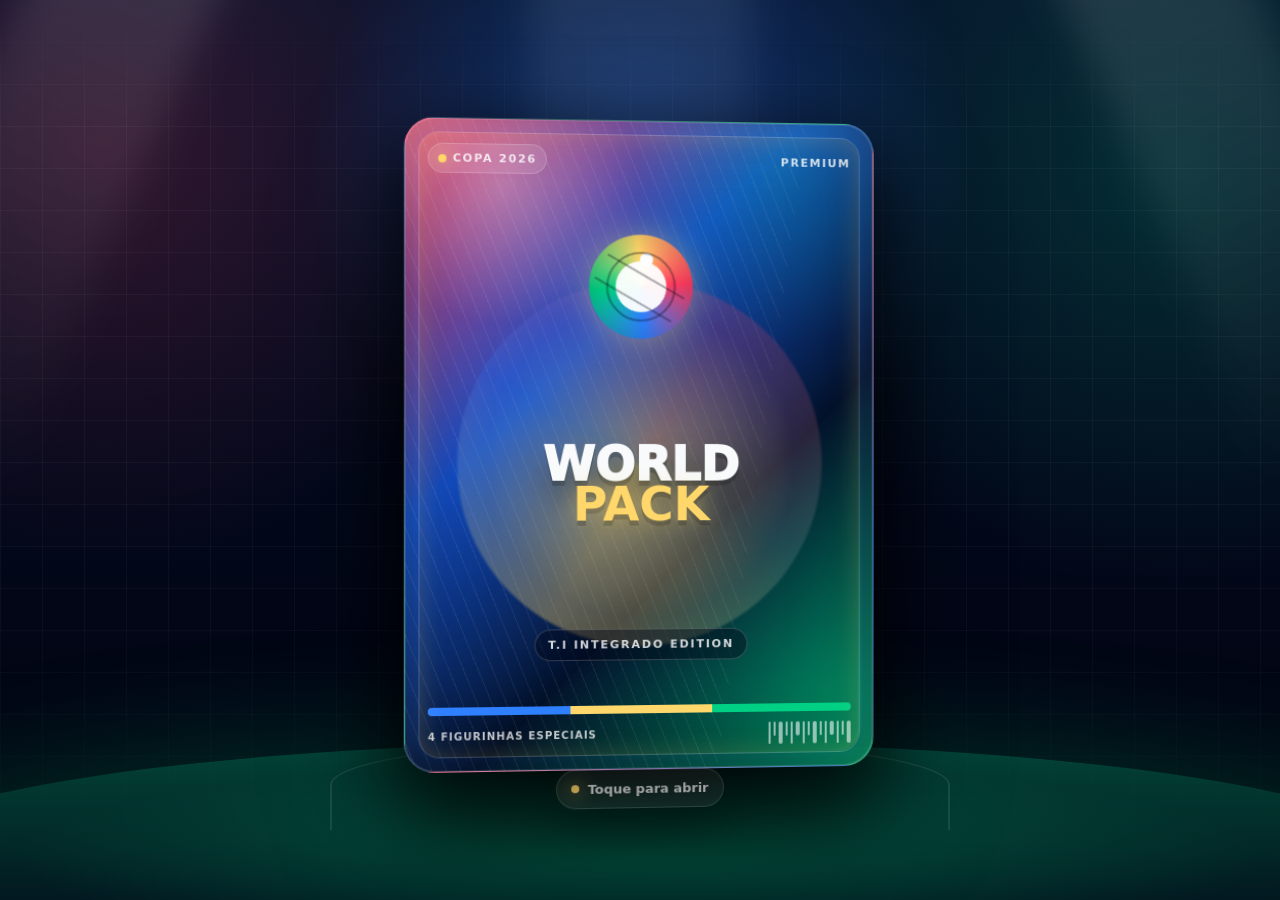
==== commit 51798a3c: "Optimize pack effects on mobile" ====
--- a/abre-pack.html
+++ b/abre-pack.html
@@ -1176,6 +1176,38 @@
       will-change: transform, opacity;
     }
 
+    @media (max-width: 759px) {
+      .ray,
+      .firework,
+      .firework-core,
+      .light {
+        mix-blend-mode: normal;
+      }
+
+      .ray {
+        filter: blur(1px);
+      }
+
+      .firework {
+        width: 8px;
+        height: 28px;
+        box-shadow:
+          0 0 16px currentColor,
+          0 0 34px rgba(255, 92, 0, 0.62);
+        filter: none;
+      }
+
+      .firework-core {
+        width: 86px;
+        filter: none;
+      }
+
+      .light {
+        opacity: 0.28;
+        filter: blur(10px);
+      }
+    }
+
     @media (min-width: 760px) {
       :root {
         --pack-w: min(36vw, 30rem, calc((100dvh - 100px) / 1.38));
@@ -1406,9 +1438,15 @@
     const stickerOpenAudio = new Audio(CONFIG.audioAbertura);
     stickerOpenAudio.preload = "auto";
     stickerOpenAudio.loop = false;
+    const lightEffectsQuery = window.matchMedia("(max-width: 759px), (pointer: coarse)");
+    const reduceMotionQuery = window.matchMedia("(prefers-reduced-motion: reduce)");
 
     let opened = false;
     let stickerAudioPlayed = false;
+
+    function shouldUseLightEffects() {
+      return lightEffectsQuery.matches || reduceMotionQuery.matches;
+    }
 
     function encodeFilePath(path) {
       return encodeURI(path).replace(/#/g, "%23");
@@ -1583,7 +1621,8 @@
 
     function createConfetti() {
       const colors = ["#ffd76a", "#ff3b5f", "#2f80ff", "#00d084", "#ffffff"];
-      const total = 90;
+      const lightEffects = shouldUseLightEffects();
+      const total = lightEffects ? 22 : 90;
 
       for (let i = 0; i < total; i++) {
         const piece = document.createElement("span");
@@ -1592,9 +1631,9 @@
         burst.appendChild(piece);
 
         const angle = Math.random() * Math.PI * 2;
-        const distance = gsap.utils.random(100, 360);
+        const distance = lightEffects ? gsap.utils.random(70, 190) : gsap.utils.random(100, 360);
         const x = Math.cos(angle) * distance;
-        const y = Math.sin(angle) * distance - gsap.utils.random(40, 180);
+        const y = Math.sin(angle) * distance - (lightEffects ? gsap.utils.random(24, 92) : gsap.utils.random(40, 180));
 
         gsap.fromTo(
           piece,
@@ -1610,7 +1649,7 @@
             y,
             rotation: gsap.utils.random(280, 980),
             opacity: 0,
-            duration: gsap.utils.random(1.35, 2.4),
+            duration: lightEffects ? gsap.utils.random(0.9, 1.55) : gsap.utils.random(1.35, 2.4),
             ease: "power3.out",
             onComplete: function () {
               piece.remove();
@@ -1621,7 +1660,8 @@
     }
 
     function createSparks() {
-      const total = 36;
+      const lightEffects = shouldUseLightEffects();
+      const total = lightEffects ? 10 : 36;
 
       for (let i = 0; i < total; i++) {
         const spark = document.createElement("span");
@@ -1629,7 +1669,7 @@
         burst.appendChild(spark);
 
         const angle = Math.random() * Math.PI * 2;
-        const distance = gsap.utils.random(60, 280);
+        const distance = lightEffects ? gsap.utils.random(42, 130) : gsap.utils.random(60, 280);
 
         gsap.fromTo(
           spark,
@@ -1646,7 +1686,7 @@
             y: Math.sin(angle) * distance,
             scale: gsap.utils.random(0.7, 1.8),
             opacity: 0,
-            duration: gsap.utils.random(0.7, 1.35),
+            duration: lightEffects ? gsap.utils.random(0.45, 0.9) : gsap.utils.random(0.7, 1.35),
             ease: "power2.out",
             onComplete: function () {
               spark.remove();
@@ -1658,7 +1698,11 @@
 
     function createSideFireworks() {
       const colors = ["#fff0a6", "#ffd76a", "#ff9f1c", "#ff5a1f", "#ff2f1f"];
-      const origins = [
+      const lightEffects = shouldUseLightEffects();
+      const origins = lightEffects ? [
+        { left: "18%", top: "45%" },
+        { left: "82%", top: "45%" }
+      ] : [
         { left: "16%", top: "38%" },
         { left: "84%", top: "38%" },
         { left: "22%", top: "58%" },
@@ -1685,9 +1729,9 @@
             opacity: 0.95
           },
           {
-            scale: 1.65,
+            scale: lightEffects ? 1.05 : 1.65,
             opacity: 0,
-            duration: 1.05,
+            duration: lightEffects ? 0.72 : 1.05,
             delay: originIndex * 0.08,
             ease: "power2.out",
             onComplete: function () {
@@ -1696,7 +1740,9 @@
           }
         );
 
-        for (let i = 0; i < 34; i++) {
+        const total = lightEffects ? 10 : 34;
+
+        for (let i = 0; i < total; i++) {
           const firework = document.createElement("span");
           const color = colors[(i + originIndex) % colors.length];
           firework.className = "firework";
@@ -1707,7 +1753,7 @@
           burst.appendChild(firework);
 
           const angle = Math.random() * Math.PI * 2;
-          const distance = gsap.utils.random(92, 245);
+          const distance = lightEffects ? gsap.utils.random(56, 136) : gsap.utils.random(92, 245);
 
           gsap.fromTo(
             firework,
@@ -1720,11 +1766,11 @@
             },
           {
             x: Math.cos(angle) * distance,
-            y: Math.sin(angle) * distance - gsap.utils.random(8, 46),
-            scale: gsap.utils.random(0.72, 1.65),
+            y: Math.sin(angle) * distance - (lightEffects ? gsap.utils.random(4, 22) : gsap.utils.random(8, 46)),
+            scale: lightEffects ? gsap.utils.random(0.56, 1.08) : gsap.utils.random(0.72, 1.65),
             rotation: (angle * 180) / Math.PI + gsap.utils.random(-95, 95),
             opacity: 0,
-            duration: gsap.utils.random(1.15, 1.9),
+            duration: lightEffects ? gsap.utils.random(0.72, 1.18) : gsap.utils.random(1.15, 1.9),
             delay: originIndex * 0.08,
             ease: "expo.out",
             onComplete: function () {
@@ -1895,6 +1941,7 @@
 
     function loopResultShines() {
       const shines = packResults.querySelectorAll(".sticker-shine");
+      const lightEffects = shouldUseLightEffects();
 
       gsap.killTweensOf(shines);
 
@@ -1911,8 +1958,8 @@
             duration: 1.15,
             delay: index * 0.18,
             ease: "power2.inOut",
-            repeat: -1,
-            repeatDelay: 1.8,
+            repeat: lightEffects ? 2 : -1,
+            repeatDelay: lightEffects ? 2.4 : 1.8,
             onRepeat: function () {
               gsap.set(shine, {
                 opacity: 0,
@@ -1987,7 +2034,9 @@
       tl.add(playStickerShine, "-=0.18");
 
       if (isLast) {
-        tl.add(createSideFireworks, ">-0.02");
+        if (!shouldUseLightEffects()) {
+          tl.add(createSideFireworks, ">-0.02");
+        }
         return;
       }
 
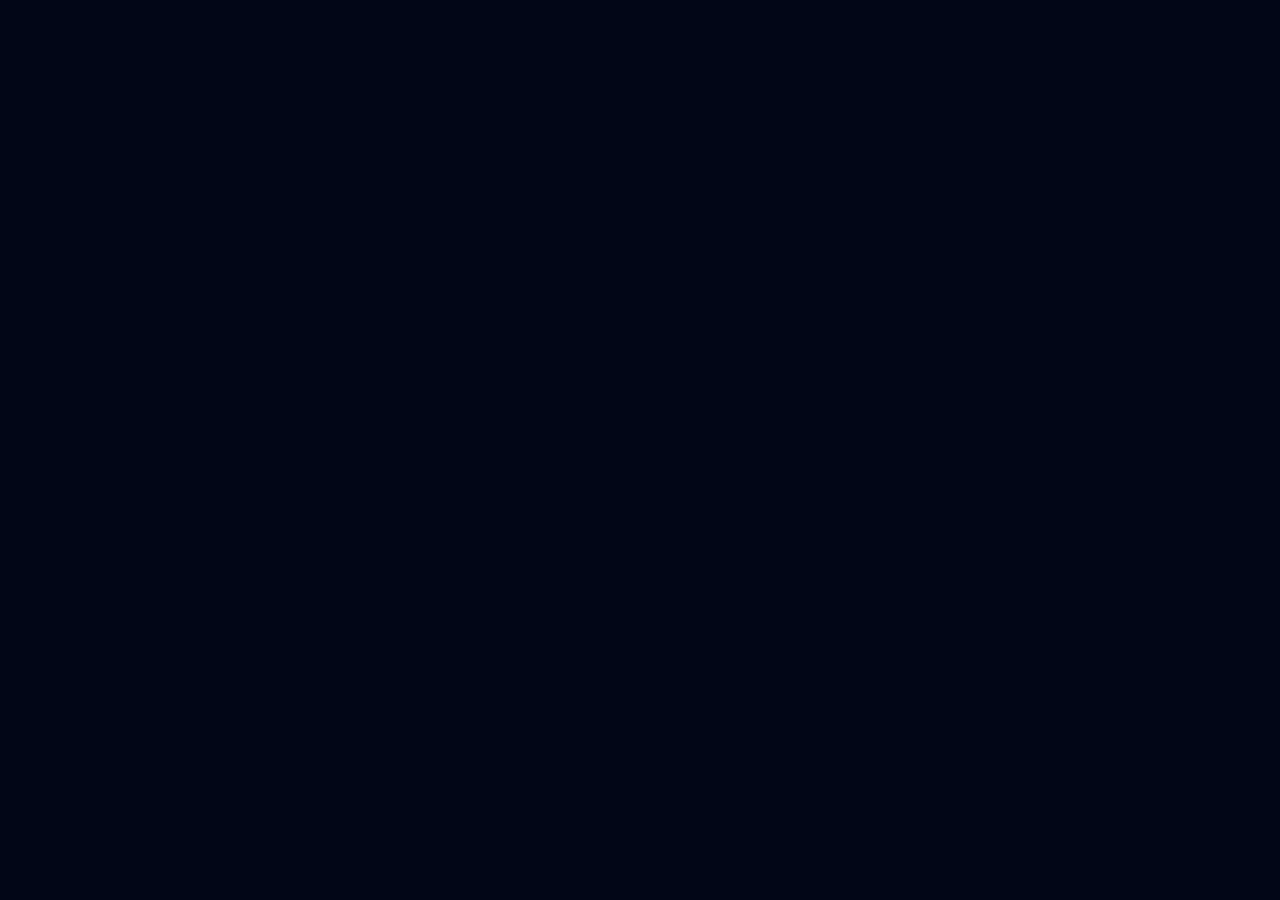
==== commit a14055fc: "Add Pack 002 media" ====
--- a/abre-pack.html
+++ b/abre-pack.html
@@ -1,52 +1,52 @@
-<!DOCTYPE html>
-<html lang="pt-BR">
-<head>
-  <meta charset="UTF-8" />
-  <meta name="viewport" content="width=device-width, initial-scale=1.0" />
-
+<!DOCTYPE html>
+<html lang="pt-BR">
+<head>
+  <meta charset="UTF-8" />
+  <meta name="viewport" content="width=device-width, initial-scale=1.0" />
+
   <title>Figurinha - Copa 2026</title>
 
   <script src="./assets/gsap.min.js"></script>
 
   <style>
-    :root {
-      --bg-1: #020617;
-      --gold: #ffd76a;
-      --gold-2: #ffb703;
-      --blue: #2f80ff;
-      --red: #ff3b5f;
-      --green: #00d084;
-      --white: #f8fafc;
-      --card-border: rgba(255, 255, 255, 0.22);
+    :root {
+      --bg-1: #020617;
+      --gold: #ffd76a;
+      --gold-2: #ffb703;
+      --blue: #2f80ff;
+      --red: #ff3b5f;
+      --green: #00d084;
+      --white: #f8fafc;
+      --card-border: rgba(255, 255, 255, 0.22);
       --pack-w: min(70vw, 285px);
       --pack-h: calc(var(--pack-w) * 1.38);
       --radius: 24px;
-    }
-
-    * {
-      box-sizing: border-box;
-      margin: 0;
-      padding: 0;
-    }
-
-    html,
-    body {
-      width: 100%;
-      min-height: 100%;
-      overflow-x: hidden;
-      font-family: Inter, ui-sans-serif, system-ui, -apple-system, BlinkMacSystemFont, "Segoe UI", sans-serif;
-      background: var(--bg-1);
-      color: var(--white);
-    }
-
-    body {
-      min-height: 100vh;
-    }
-
-    button {
-      font: inherit;
-    }
-
+    }
+
+    * {
+      box-sizing: border-box;
+      margin: 0;
+      padding: 0;
+    }
+
+    html,
+    body {
+      width: 100%;
+      min-height: 100%;
+      overflow-x: hidden;
+      font-family: Inter, ui-sans-serif, system-ui, -apple-system, BlinkMacSystemFont, "Segoe UI", sans-serif;
+      background: var(--bg-1);
+      color: var(--white);
+    }
+
+    body {
+      min-height: 100vh;
+    }
+
+    button {
+      font: inherit;
+    }
+
     .page {
       position: relative;
       min-height: 100vh;
@@ -56,88 +56,88 @@
       overflow-x: hidden;
       overflow-y: auto;
       background:
-        radial-gradient(circle at 50% 18%, rgba(47, 128, 255, 0.38), transparent 34%),
-        radial-gradient(circle at 8% 16%, rgba(255, 59, 95, 0.18), transparent 30%),
-        radial-gradient(circle at 92% 20%, rgba(0, 208, 132, 0.16), transparent 30%),
-        linear-gradient(180deg, #06122a 0%, #020617 68%, #01040b 100%);
-    }
-
-    .page::before {
-      content: "";
-      position: absolute;
-      inset: 0;
-      background-image:
-        linear-gradient(rgba(255, 255, 255, 0.035) 1px, transparent 1px),
-        linear-gradient(90deg, rgba(255, 255, 255, 0.035) 1px, transparent 1px);
-      background-size: 42px 42px;
-      mask-image: linear-gradient(to bottom, transparent, black 14%, black 68%, transparent);
-      pointer-events: none;
-    }
-
-    .stadium {
-      position: absolute;
-      inset: 0;
-      overflow: hidden;
-      pointer-events: none;
-    }
-
-    .stadium::before {
-      content: "";
-      position: absolute;
-      left: 50%;
-      bottom: -72px;
-      width: 120vw;
-      height: 230px;
-      transform: translateX(-50%);
-      border-radius: 50% 50% 0 0;
-      background:
-        radial-gradient(ellipse at center, rgba(0, 208, 132, 0.24), transparent 58%),
-        linear-gradient(180deg, rgba(4, 120, 87, 0.55), rgba(2, 6, 23, 0.95));
-      box-shadow: 0 -30px 100px rgba(0, 208, 132, 0.15);
-    }
-
-    .stadium-line {
-      position: absolute;
-      left: 50%;
-      bottom: 70px;
-      width: min(620px, 92vw);
-      height: 90px;
-      transform: translateX(-50%);
-      border: 2px solid rgba(255, 255, 255, 0.14);
-      border-bottom: none;
-      border-radius: 50% 50% 0 0;
-      opacity: 0.65;
-    }
-
-    .light {
-      position: absolute;
-      top: -80px;
-      width: 180px;
-      height: 82vh;
-      background: linear-gradient(to bottom, rgba(255, 255, 255, 0.24), transparent 78%);
-      filter: blur(18px);
-      opacity: 0.5;
-      transform-origin: top center;
-      mix-blend-mode: screen;
-    }
-
-    .light.left {
-      left: 5%;
-      transform: rotate(24deg);
-    }
-
-    .light.right {
-      right: 5%;
-      transform: rotate(-24deg);
-    }
-
-    .light.center {
-      left: 50%;
-      transform: translateX(-50%);
-      width: 220px;
-      opacity: 0.33;
-    }
-
+        radial-gradient(circle at 50% 18%, rgba(47, 128, 255, 0.38), transparent 34%),
+        radial-gradient(circle at 8% 16%, rgba(255, 59, 95, 0.18), transparent 30%),
+        radial-gradient(circle at 92% 20%, rgba(0, 208, 132, 0.16), transparent 30%),
+        linear-gradient(180deg, #06122a 0%, #020617 68%, #01040b 100%);
+    }
+
+    .page::before {
+      content: "";
+      position: absolute;
+      inset: 0;
+      background-image:
+        linear-gradient(rgba(255, 255, 255, 0.035) 1px, transparent 1px),
+        linear-gradient(90deg, rgba(255, 255, 255, 0.035) 1px, transparent 1px);
+      background-size: 42px 42px;
+      mask-image: linear-gradient(to bottom, transparent, black 14%, black 68%, transparent);
+      pointer-events: none;
+    }
+
+    .stadium {
+      position: absolute;
+      inset: 0;
+      overflow: hidden;
+      pointer-events: none;
+    }
+
+    .stadium::before {
+      content: "";
+      position: absolute;
+      left: 50%;
+      bottom: -72px;
+      width: 120vw;
+      height: 230px;
+      transform: translateX(-50%);
+      border-radius: 50% 50% 0 0;
+      background:
+        radial-gradient(ellipse at center, rgba(0, 208, 132, 0.24), transparent 58%),
+        linear-gradient(180deg, rgba(4, 120, 87, 0.55), rgba(2, 6, 23, 0.95));
+      box-shadow: 0 -30px 100px rgba(0, 208, 132, 0.15);
+    }
+
+    .stadium-line {
+      position: absolute;
+      left: 50%;
+      bottom: 70px;
+      width: min(620px, 92vw);
+      height: 90px;
+      transform: translateX(-50%);
+      border: 2px solid rgba(255, 255, 255, 0.14);
+      border-bottom: none;
+      border-radius: 50% 50% 0 0;
+      opacity: 0.65;
+    }
+
+    .light {
+      position: absolute;
+      top: -80px;
+      width: 180px;
+      height: 82vh;
+      background: linear-gradient(to bottom, rgba(255, 255, 255, 0.24), transparent 78%);
+      filter: blur(18px);
+      opacity: 0.5;
+      transform-origin: top center;
+      mix-blend-mode: screen;
+    }
+
+    .light.left {
+      left: 5%;
+      transform: rotate(24deg);
+    }
+
+    .light.right {
+      right: 5%;
+      transform: rotate(-24deg);
+    }
+
+    .light.center {
+      left: 50%;
+      transform: translateX(-50%);
+      width: 220px;
+      opacity: 0.33;
+    }
+
     .app {
       position: relative;
       z-index: 2;
@@ -146,8 +146,8 @@
       display: grid;
       place-items: center;
       perspective: 1200px;
-    }
-
+    }
+
     .stage {
       position: relative;
       width: 100%;
@@ -155,2121 +155,418 @@
       display: grid;
       place-items: center;
       perspective: 1100px;
-    }
-
-    .pack-button {
-      position: relative;
-      width: var(--pack-w);
-      height: var(--pack-h);
-      border: 0;
-      background: transparent;
-      cursor: pointer;
-      color: inherit;
-      transform-style: preserve-3d;
-      -webkit-tap-highlight-color: transparent;
-      filter: drop-shadow(0 34px 45px rgba(0, 0, 0, 0.5));
-      z-index: 5;
-    }
-
-    .pack-button:focus-visible {
-      outline: 3px solid rgba(255, 215, 106, 0.9);
-      outline-offset: 12px;
-      border-radius: var(--radius);
-    }
-
-    .pack-shell {
-      position: absolute;
-      inset: 0;
-      transform-style: preserve-3d;
-      border-radius: var(--radius);
-    }
-
-    .pack-shadow {
-      position: absolute;
-      left: 8%;
-      right: 8%;
-      bottom: -38px;
-      height: 46px;
-      border-radius: 999px;
-      background: radial-gradient(ellipse at center, rgba(0, 0, 0, 0.7), transparent 70%);
-      filter: blur(10px);
-      transform: translateZ(-60px);
-    }
-
-    .pack-base,
-    .pack-front,
-    .pack-piece {
-      position: absolute;
-      inset: 0;
-      overflow: hidden;
-      border-radius: var(--radius);
-      border: 1px solid rgba(255, 255, 255, 0.22);
-      background:
-        radial-gradient(circle at 20% 10%, rgba(255, 255, 255, 0.28), transparent 20%),
-        radial-gradient(circle at 80% 8%, rgba(0, 208, 132, 0.2), transparent 24%),
-        linear-gradient(135deg, rgba(255, 59, 95, 0.95) 0%, rgba(18, 77, 196, 0.98) 36%, rgba(3, 18, 44, 1) 64%, rgba(0, 208, 132, 0.78) 100%);
-      box-shadow:
-        inset 0 0 0 1px rgba(255, 255, 255, 0.12),
-        inset 0 26px 60px rgba(255, 255, 255, 0.08),
-        inset 0 -30px 80px rgba(0, 0, 0, 0.34),
-        0 30px 80px rgba(0, 0, 0, 0.46);
-      backface-visibility: hidden;
-    }
-
-    .pack-base {
-      transform: translateZ(-12px) scale(0.985);
-      filter: brightness(0.72);
-    }
-
-    .pack-front {
-      transform: translateZ(20px);
-    }
-
-    .pack-front::before,
-    .pack-piece::before {
-      content: "";
-      position: absolute;
-      inset: -40%;
-      background:
-        linear-gradient(115deg, transparent 0%, rgba(255, 255, 255, 0.04) 22%, rgba(255, 255, 255, 0.45) 34%, transparent 46%),
-        repeating-linear-gradient(60deg, rgba(255, 255, 255, 0.08) 0 1px, transparent 1px 13px);
-      transform: translateX(-36%) rotate(8deg);
-      animation: foilMove 4.8s linear infinite;
-      mix-blend-mode: screen;
-      opacity: 0.9;
-    }
-
-    .pack-front::after,
-    .pack-piece::after {
-      content: "";
-      position: absolute;
-      inset: 13px;
-      border-radius: calc(var(--radius) - 10px);
-      border: 1px solid rgba(255, 255, 255, 0.22);
-      box-shadow:
-        inset 0 0 24px rgba(255, 215, 106, 0.18),
-        0 0 30px rgba(47, 128, 255, 0.18);
-      pointer-events: none;
-    }
-
-    @keyframes foilMove {
-      0% {
-        transform: translateX(-42%) rotate(8deg);
-      }
-
-      100% {
-        transform: translateX(42%) rotate(8deg);
-      }
-    }
-
-    .pack-content {
-      position: absolute;
-      inset: 0;
-      display: grid;
-      grid-template-rows: auto 1fr auto;
-      padding: 24px 22px 22px;
-      isolation: isolate;
-    }
-
-    .pack-content::before {
-      content: "";
-      position: absolute;
-      left: 50%;
-      top: 50%;
-      width: 78%;
-      aspect-ratio: 1;
-      border-radius: 50%;
-      transform: translate(-50%, -45%);
-      background:
-        radial-gradient(circle, rgba(255, 215, 106, 0.45), transparent 60%),
-        conic-gradient(from 120deg, rgba(255, 255, 255, 0.12), rgba(255, 215, 106, 0.38), rgba(47, 128, 255, 0.22), rgba(255, 59, 95, 0.22), rgba(255, 255, 255, 0.12));
-      filter: blur(1px);
-      opacity: 0.95;
-      z-index: -1;
-    }
-
-    .pack-topline {
-      display: flex;
-      justify-content: space-between;
-      align-items: center;
-      gap: 10px;
-      font-size: 11px;
-      font-weight: 800;
-      letter-spacing: 0.14em;
-      text-transform: uppercase;
-      color: rgba(255, 255, 255, 0.82);
-    }
-
-    .mini-badge {
-      display: inline-flex;
-      align-items: center;
-      gap: 6px;
-      padding: 7px 9px;
-      border-radius: 999px;
-      background: rgba(255, 255, 255, 0.1);
-      border: 1px solid rgba(255, 255, 255, 0.18);
-      backdrop-filter: blur(8px);
-    }
-
-    .mini-badge span {
-      width: 8px;
-      height: 8px;
-      border-radius: 999px;
-      background: var(--gold);
-      box-shadow: 0 0 16px var(--gold);
-    }
-
-    .pack-center {
-      display: grid;
-      place-items: center;
-      text-align: center;
-      padding-top: 14px;
-    }
-
-    .world-ball {
-      position: relative;
-      width: 102px;
-      aspect-ratio: 1;
-      margin-bottom: 16px;
-      border-radius: 50%;
-      background:
-        radial-gradient(circle at 35% 28%, #ffffff 0 6%, transparent 7%),
-        radial-gradient(circle at 50% 50%, rgba(255, 255, 255, 0.95) 0 34%, transparent 35%),
-        conic-gradient(from 40deg, var(--red), var(--blue), var(--green), var(--gold), var(--red));
-      box-shadow:
-        0 0 34px rgba(255, 215, 106, 0.45),
-        inset 0 0 28px rgba(0, 0, 0, 0.18);
-    }
-
-    .world-ball::before,
-    .world-ball::after {
-      content: "";
-      position: absolute;
-      inset: 17%;
-      border-radius: 50%;
-      border: 2px solid rgba(2, 6, 23, 0.34);
-    }
-
-    .world-ball::after {
-      inset: 35% 8%;
-      height: 24%;
-      top: 38%;
-      border-left: 0;
-      border-right: 0;
-      border-radius: 0;
-      transform: rotate(-16deg);
-    }
-
+    }
+
+    .pack-button {
+      position: relative;
+      width: var(--pack-w);
+      height: var(--pack-h);
+      border: 0;
+      background: transparent;
+      cursor: pointer;
+      color: inherit;
+      transform-style: preserve-3d;
+      -webkit-tap-highlight-color: transparent;
+      filter: drop-shadow(0 34px 45px rgba(0, 0, 0, 0.5));
+      z-index: 5;
+    }
+
+    .pack-button:focus-visible {
+      outline: 3px solid rgba(255, 215, 106, 0.9);
+      outline-offset: 12px;
+      border-radius: var(--radius);
+    }
+
+    .pack-shell {
+      position: absolute;
+      inset: 0;
+      transform-style: preserve-3d;
+      border-radius: var(--radius);
+    }
+
+    .pack-shadow {
+      position: absolute;
+      left: 8%;
+      right: 8%;
+      bottom: -38px;
+      height: 46px;
+      border-radius: 999px;
+      background: radial-gradient(ellipse at center, rgba(0, 0, 0, 0.7), transparent 70%);
+      filter: blur(10px);
+      transform: translateZ(-60px);
+    }
+
+    .pack-base,
+    .pack-front,
+    .pack-piece {
+      position: absolute;
+      inset: 0;
+      overflow: hidden;
+      border-radius: var(--radius);
+      border: 1px solid rgba(255, 255, 255, 0.22);
+      background:
+        radial-gradient(circle at 20% 10%, rgba(255, 255, 255, 0.28), transparent 20%),
+        radial-gradient(circle at 80% 8%, rgba(0, 208, 132, 0.2), transparent 24%),
+        linear-gradient(135deg, rgba(255, 59, 95, 0.95) 0%, rgba(18, 77, 196, 0.98) 36%, rgba(3, 18, 44, 1) 64%, rgba(0, 208, 132, 0.78) 100%);
+      box-shadow:
+        inset 0 0 0 1px rgba(255, 255, 255, 0.12),
+        inset 0 26px 60px rgba(255, 255, 255, 0.08),
+        inset 0 -30px 80px rgba(0, 0, 0, 0.34),
+        0 30px 80px rgba(0, 0, 0, 0.46);
+      backface-visibility: hidden;
+    }
+
+    .pack-base {
+      transform: translateZ(-12px) scale(0.985);
+      filter: brightness(0.72);
+    }
+
+    .pack-front {
+      transform: translateZ(20px);
+    }
+
+    .pack-front::before,
+    .pack-piece::before {
+      content: "";
+      position: absolute;
+      inset: -40%;
+      background:
+        linear-gradient(115deg, transparent 0%, rgba(255, 255, 255, 0.04) 22%, rgba(255, 255, 255, 0.45) 34%, transparent 46%),
+        repeating-linear-gradient(60deg, rgba(255, 255, 255, 0.08) 0 1px, transparent 1px 13px);
+      transform: translateX(-36%) rotate(8deg);
+      animation: foilMove 4.8s linear infinite;
+      mix-blend-mode: screen;
+      opacity: 0.9;
+    }
+
+    .pack-front::after,
+    .pack-piece::after {
+      content: "";
+      position: absolute;
+      inset: 13px;
+      border-radius: calc(var(--radius) - 10px);
+      border: 1px solid rgba(255, 255, 255, 0.22);
+      box-shadow:
+        inset 0 0 24px rgba(255, 215, 106, 0.18),
+        0 0 30px rgba(47, 128, 255, 0.18);
+      pointer-events: none;
+    }
+
+    @keyframes foilMove {
+      0% {
+        transform: translateX(-42%) rotate(8deg);
+      }
+
+      100% {
+        transform: translateX(42%) rotate(8deg);
+      }
+    }
+
+    .pack-content {
+      position: absolute;
+      inset: 0;
+      display: grid;
+      grid-template-rows: auto 1fr auto;
+      padding: 24px 22px 22px;
+      isolation: isolate;
+    }
+
+    .pack-content::before {
+      content: "";
+      position: absolute;
+      left: 50%;
+      top: 50%;
+      width: 78%;
+      aspect-ratio: 1;
+      border-radius: 50%;
+      transform: translate(-50%, -45%);
+      background:
+        radial-gradient(circle, rgba(255, 215, 106, 0.45), transparent 60%),
+        conic-gradient(from 120deg, rgba(255, 255, 255, 0.12), rgba(255, 215, 106, 0.38), rgba(47, 128, 255, 0.22), rgba(255, 59, 95, 0.22), rgba(255, 255, 255, 0.12));
+      filter: blur(1px);
+      opacity: 0.95;
+      z-index: -1;
+    }
+
+    .pack-topline {
+      display: flex;
+      justify-content: space-between;
+      align-items: center;
+      gap: 10px;
+      font-size: 11px;
+      font-weight: 800;
+      letter-spacing: 0.14em;
+      text-transform: uppercase;
+      color: rgba(255, 255, 255, 0.82);
+    }
+
+    .mini-badge {
+      display: inline-flex;
+      align-items: center;
+      gap: 6px;
+      padding: 7px 9px;
+      border-radius: 999px;
+      background: rgba(255, 255, 255, 0.1);
+      border: 1px solid rgba(255, 255, 255, 0.18);
+      backdrop-filter: blur(8px);
+    }
+
+    .mini-badge span {
+      width: 8px;
+      height: 8px;
+      border-radius: 999px;
+      background: var(--gold);
+      box-shadow: 0 0 16px var(--gold);
+    }
+
+    .pack-center {
+      display: grid;
+      place-items: center;
+      text-align: center;
+      padding-top: 14px;
+    }
+
+    .world-ball {
+      position: relative;
+      width: 102px;
+      aspect-ratio: 1;
+      margin-bottom: 16px;
+      border-radius: 50%;
+      background:
+        radial-gradient(circle at 35% 28%, #ffffff 0 6%, transparent 7%),
+        radial-gradient(circle at 50% 50%, rgba(255, 255, 255, 0.95) 0 34%, transparent 35%),
+        conic-gradient(from 40deg, var(--red), var(--blue), var(--green), var(--gold), var(--red));
+      box-shadow:
+        0 0 34px rgba(255, 215, 106, 0.45),
+        inset 0 0 28px rgba(0, 0, 0, 0.18);
+    }
+
+    .world-ball::before,
+    .world-ball::after {
+      content: "";
+      position: absolute;
+      inset: 17%;
+      border-radius: 50%;
+      border: 2px solid rgba(2, 6, 23, 0.34);
+    }
+
+    .world-ball::after {
+      inset: 35% 8%;
+      height: 24%;
+      top: 38%;
+      border-left: 0;
+      border-right: 0;
+      border-radius: 0;
+      transform: rotate(-16deg);
+    }
+
     .pack-title {
       font-size: 38px;
       line-height: 0.84;
       font-weight: 950;
       letter-spacing: 0;
       text-transform: uppercase;
-      text-shadow:
-        0 5px 0 rgba(0, 0, 0, 0.18),
-        0 18px 32px rgba(0, 0, 0, 0.36);
-    }
-
+      text-shadow:
+        0 5px 0 rgba(0, 0, 0, 0.18),
+        0 18px 32px rgba(0, 0, 0, 0.36);
+    }
+
     .pack-title strong {
       display: block;
       color: var(--gold);
       letter-spacing: 0;
       text-shadow:
-        0 0 22px rgba(255, 215, 106, 0.48),
-        0 5px 0 rgba(0, 0, 0, 0.2);
-    }
-
-    .pack-subtitle {
-      margin-top: 14px;
-      display: inline-flex;
-      padding: 8px 12px;
-      border-radius: 999px;
-      background: rgba(2, 6, 23, 0.42);
-      border: 1px solid rgba(255, 255, 255, 0.18);
-      color: rgba(255, 255, 255, 0.82);
-      font-size: 11px;
-      font-weight: 850;
-      letter-spacing: 0.16em;
-      text-transform: uppercase;
-    }
-
-    .pack-bottom {
-      display: grid;
-      gap: 10px;
-    }
-
-    .color-strip {
-      display: grid;
-      grid-template-columns: 1fr 1fr 1fr;
-      height: 8px;
-      border-radius: 999px;
-      overflow: hidden;
-      background: rgba(255, 255, 255, 0.12);
-    }
-
-    .color-strip span:nth-child(1) {
-      background: var(--blue);
-    }
-
-    .color-strip span:nth-child(2) {
-      background: var(--gold);
-    }
-
-    .color-strip span:nth-child(3) {
-      background: var(--green);
-    }
-
-    .pack-small {
-      display: flex;
-      justify-content: space-between;
-      align-items: center;
-      color: rgba(255, 255, 255, 0.76);
-      font-size: 10px;
-      font-weight: 750;
-      letter-spacing: 0.1em;
-      text-transform: uppercase;
-    }
-
-    .barcode {
-      display: flex;
-      gap: 3px;
-      height: 22px;
-      opacity: 0.72;
-    }
-
-    .barcode i {
-      display: block;
-      width: 2px;
-      background: rgba(255, 255, 255, 0.8);
-      border-radius: 999px;
-    }
-
-    .barcode i:nth-child(2n) {
-      height: 14px;
-    }
-
-    .barcode i:nth-child(3n) {
-      width: 4px;
-    }
-
-    .tear-line {
-      position: absolute;
-      top: 22%;
-      left: 6%;
-      right: 6%;
-      height: 2px;
-      z-index: 8;
-      transform: scaleX(0);
-      transform-origin: left center;
-      background:
-        linear-gradient(90deg, transparent, rgba(255, 255, 255, 0.9), transparent),
-        repeating-linear-gradient(90deg, transparent 0 10px, rgba(255, 255, 255, 0.95) 10px 16px);
-      filter: drop-shadow(0 0 12px rgba(255, 255, 255, 0.85));
-      opacity: 0;
-    }
-
-    .pack-piece {
-      opacity: 0;
-      z-index: 7;
-      transform: translateZ(32px);
-      pointer-events: none;
-    }
-
-    .piece-top {
-      clip-path: polygon(0 0, 100% 0, 100% 25%, 72% 22%, 52% 26%, 32% 21%, 0 25%);
-      transform-origin: center 20%;
-    }
-
-    .piece-left {
-      clip-path: polygon(0 20%, 52% 25%, 45% 100%, 0 100%);
-      transform-origin: left center;
-    }
-
-    .piece-right {
-      clip-path: polygon(48% 25%, 100% 20%, 100% 100%, 55% 100%);
-      transform-origin: right center;
-    }
-
+        0 0 22px rgba(255, 215, 106, 0.48),
+        0 5px 0 rgba(0, 0, 0, 0.2);
+    }
+
+    .pack-subtitle {
+      margin-top: 14px;
+      display: inline-flex;
+      padding: 8px 12px;
+      border-radius: 999px;
+      background: rgba(2, 6, 23, 0.42);
+      border: 1px solid rgba(255, 255, 255, 0.18);
+      color: rgba(255, 255, 255, 0.82);
+      font-size: 11px;
+      font-weight: 850;
+      letter-spacing: 0.16em;
+      text-transform: uppercase;
+    }
+
+    .pack-bottom {
+      display: grid;
+      gap: 10px;
+    }
+
+    .color-strip {
+      display: grid;
+      grid-template-columns: 1fr 1fr 1fr;
+      height: 8px;
+      border-radius: 999px;
+      overflow: hidden;
+      background: rgba(255, 255, 255, 0.12);
+    }
+
+    .color-strip span:nth-child(1) {
+      background: var(--blue);
+    }
+
+    .color-strip span:nth-child(2) {
+      background: var(--gold);
+    }
+
+    .color-strip span:nth-child(3) {
+      background: var(--green);
+    }
+
+    .pack-small {
+      display: flex;
+      justify-content: space-between;
+      align-items: center;
+      color: rgba(255, 255, 255, 0.76);
+      font-size: 10px;
+      font-weight: 750;
+      letter-spacing: 0.1em;
+      text-transform: uppercase;
+    }
+
+    .barcode {
+      display: flex;
+      gap: 3px;
+      height: 22px;
+      opacity: 0.72;
+    }
+
+    .barcode i {
+      display: block;
+      width: 2px;
+      background: rgba(255, 255, 255, 0.8);
+      border-radius: 999px;
+    }
+
+    .barcode i:nth-child(2n) {
+      height: 14px;
+    }
+
+    .barcode i:nth-child(3n) {
+      width: 4px;
+    }
+
+    .tear-line {
+      position: absolute;
+      top: 22%;
+      left: 6%;
+      right: 6%;
+      height: 2px;
+      z-index: 8;
+      transform: scaleX(0);
+      transform-origin: left center;
+      background:
+        linear-gradient(90deg, transparent, rgba(255, 255, 255, 0.9), transparent),
+        repeating-linear-gradient(90deg, transparent 0 10px, rgba(255, 255, 255, 0.95) 10px 16px);
+      filter: drop-shadow(0 0 12px rgba(255, 255, 255, 0.85));
+      opacity: 0;
+    }
+
+    .pack-piece {
+      opacity: 0;
+      z-index: 7;
+      transform: translateZ(32px);
+      pointer-events: none;
+    }
+
+    .piece-top {
+      clip-path: polygon(0 0, 100% 0, 100% 25%, 72% 22%, 52% 26%, 32% 21%, 0 25%);
+      transform-origin: center 20%;
+    }
+
+    .piece-left {
+      clip-path: polygon(0 20%, 52% 25%, 45% 100%, 0 100%);
+      transform-origin: left center;
+    }
+
+    .piece-right {
+      clip-path: polygon(48% 25%, 100% 20%, 100% 100%, 55% 100%);
+      transform-origin: right center;
+    }
+
     .tap-hint {
       position: absolute;
       left: 50%;
       bottom: -58px;
-      transform: translateX(-50%);
-      display: inline-flex;
-      align-items: center;
-      gap: 8px;
-      padding: 11px 14px;
-      border-radius: 999px;
-      color: rgba(255, 255, 255, 0.86);
-      background: rgba(255, 255, 255, 0.08);
-      border: 1px solid rgba(255, 255, 255, 0.15);
-      box-shadow: 0 18px 45px rgba(0, 0, 0, 0.25);
-      backdrop-filter: blur(14px);
+      transform: translateX(-50%);
+      display: inline-flex;
+      align-items: center;
+      gap: 8px;
+      padding: 11px 14px;
+      border-radius: 999px;
+      color: rgba(255, 255, 255, 0.86);
+      background: rgba(255, 255, 255, 0.08);
+      border: 1px solid rgba(255, 255, 255, 0.15);
+      box-shadow: 0 18px 45px rgba(0, 0, 0, 0.25);
+      backdrop-filter: blur(14px);
       white-space: nowrap;
       font-size: 13px;
       font-weight: 700;
       letter-spacing: 0;
       pointer-events: auto;
     }
-
-    .tap-hint span {
-      width: 8px;
-      height: 8px;
-      border-radius: 999px;
-      background: var(--gold);
-      box-shadow: 0 0 18px var(--gold);
-    }
-
+
+    .tap-hint span {
+      width: 8px;
+      height: 8px;
+      border-radius: 999px;
+      background: var(--gold);
+      box-shadow: 0 0 18px var(--gold);
+    }
+
     .sticker-card {
       position: absolute;
       width: min(74vw, 312px);
       aspect-ratio: 0.68;
-      z-index: 4;
-      opacity: 0;
-      transform-style: preserve-3d;
-      border-radius: 28px;
-      padding: 12px;
-      background:
-        radial-gradient(circle at 50% 0%, rgba(255, 255, 255, 0.95), rgba(255, 255, 255, 0.7) 12%, rgba(255, 255, 255, 0) 36%),
-        linear-gradient(180deg, #ffffff 0%, #f8fbff 52%, #eef5ff 100%);
-      border: 1px solid rgba(255, 255, 255, 0.85);
-      box-shadow:
-        0 0 0 2px rgba(255, 255, 255, 0.45),
-        0 34px 90px rgba(0, 0, 0, 0.48),
-        0 0 80px rgba(255, 215, 106, 0.22);
-      overflow: hidden;
-      pointer-events: none;
-    }
-
-    .sticker-card::before {
-      content: "";
-      position: absolute;
-      inset: 0;
-      background:
-        radial-gradient(circle at 18% 18%, rgba(255, 59, 95, 0.18), transparent 20%),
-        radial-gradient(circle at 82% 20%, rgba(47, 128, 255, 0.18), transparent 21%),
-        radial-gradient(circle at 50% 90%, rgba(0, 208, 132, 0.14), transparent 24%);
-      pointer-events: none;
-    }
-
-    .sticker-card::after {
-      content: "";
-      position: absolute;
-      inset: 10px;
-      border-radius: 20px;
-      border: 1.5px solid rgba(18, 77, 196, 0.08);
-      box-shadow: inset 0 0 0 1px rgba(255, 255, 255, 0.7);
-      pointer-events: none;
-    }
-
-    .sticker-shine {
-      position: absolute;
-      top: -30%;
-      left: -85%;
-      z-index: 5;
-      width: 46%;
-      height: 165%;
-      background: linear-gradient(
-        90deg,
-        transparent,
-        rgba(255, 255, 255, 0.12),
-        rgba(255, 255, 255, 0.72),
-        rgba(255, 255, 255, 0.18),
-        transparent
-      );
-      transform: rotate(18deg);
-      filter: blur(1px);
-      opacity: 0;
-      pointer-events: none;
-      mix-blend-mode: screen;
-    }
-
-    .sticker-graphics {
-      position: absolute;
-      inset: 0;
-      overflow: hidden;
-      pointer-events: none;
-      z-index: 1;
-    }
-
-    .sticker-graphics .shape {
-      position: absolute;
-      border-radius: 999px;
-      filter: saturate(1.05);
-    }
-
-    .shape.red-1 {
-      width: 180px;
-      height: 180px;
-      left: -82px;
-      top: 110px;
-      background: radial-gradient(circle at 35% 35%, rgba(255, 59, 95, 0.92), rgba(255, 59, 95, 0.1) 68%, transparent 72%);
-    }
-
-    .shape.blue-1 {
-      width: 230px;
-      height: 230px;
-      right: -120px;
-      top: 84px;
-      background: radial-gradient(circle at 35% 35%, rgba(47, 128, 255, 0.94), rgba(47, 128, 255, 0.12) 70%, transparent 75%);
-    }
-
-    .shape.green-1 {
-      width: 220px;
-      height: 220px;
-      left: -100px;
-      bottom: -92px;
-      background: radial-gradient(circle at 45% 45%, rgba(0, 208, 132, 0.82), rgba(0, 208, 132, 0.08) 70%, transparent 74%);
-    }
-
-    .shape.gold-1 {
-      width: 200px;
-      height: 200px;
-      right: -90px;
-      bottom: -84px;
-      background: radial-gradient(circle at 40% 40%, rgba(255, 183, 3, 0.88), rgba(255, 183, 3, 0.08) 68%, transparent 73%);
-    }
-
-    .arc {
-      position: absolute;
-      border-radius: 999px;
-      border: 12px solid transparent;
-      opacity: 0.95;
-    }
-
-    .arc.a1 {
-      width: 250px;
-      height: 250px;
-      left: -112px;
-      top: 88px;
-      border-top-color: rgba(255, 59, 95, 0.86);
-      border-right-color: rgba(255, 59, 95, 0.72);
-      transform: rotate(8deg);
-    }
-
-    .arc.a2 {
-      width: 280px;
-      height: 280px;
-      right: -140px;
-      top: 58px;
-      border-left-color: rgba(47, 128, 255, 0.9);
-      border-bottom-color: rgba(47, 128, 255, 0.65);
-      transform: rotate(-20deg);
-    }
-
-    .arc.a3 {
-      width: 280px;
-      height: 280px;
-      left: 20px;
-      bottom: -162px;
-      border-top-color: rgba(0, 208, 132, 0.84);
-      border-right-color: rgba(255, 183, 3, 0.82);
-      transform: rotate(12deg);
-    }
-
-    .sticker-inner {
-      position: relative;
-      z-index: 2;
-      height: 100%;
-      display: grid;
-      grid-template-rows: auto minmax(0, 1fr) auto;
-      gap: 9px;
-      padding: 10px;
-      border-radius: 20px;
-    }
-
-    .sticker-head {
-      display: flex;
-      justify-content: space-between;
-      align-items: center;
-      gap: 10px;
-      min-height: 42px;
-    }
-
-    .album-seal {
-      display: inline-grid;
-      place-items: center;
-      min-width: 102px;
-      padding: 8px 12px;
-      border-radius: 999px;
-      background:
-        linear-gradient(180deg, rgba(255, 255, 255, 0.92), rgba(240, 247, 255, 0.82)),
-        radial-gradient(circle at 20% 20%, rgba(255, 215, 106, 0.6), transparent 50%);
-      border: 1px solid rgba(18, 77, 196, 0.16);
-      box-shadow:
-        0 10px 22px rgba(18, 77, 196, 0.1),
-        inset 0 0 0 1px rgba(255, 255, 255, 0.75);
-      color: #12366e;
-      font-size: 9px;
-      font-weight: 950;
-      letter-spacing: 0.12em;
-      line-height: 1.15;
-      text-align: center;
-      text-transform: uppercase;
-    }
-
-    .album-seal span {
-      color: #d32f55;
-      font-size: 8px;
-      letter-spacing: 0.14em;
-    }
-
-    .sticker-mark {
-      color: rgba(25, 64, 125, 0.75);
-      font-size: 10px;
-      font-weight: 950;
-      letter-spacing: 0.12em;
-      text-transform: uppercase;
-      text-align: right;
-      line-height: 1.15;
-    }
-
-    .photo-frame {
-      position: relative;
-      overflow: hidden;
-      border-radius: 22px;
-      border: 3px solid rgba(255, 255, 255, 0.92);
-      background:
-        radial-gradient(circle at 50% 20%, rgba(47, 128, 255, 0.18), transparent 42%),
-        linear-gradient(180deg, rgba(255, 255, 255, 0.9), rgba(240, 246, 255, 0.95));
-      box-shadow:
-        0 16px 34px rgba(18, 77, 196, 0.12),
-        inset 0 0 0 1px rgba(18, 77, 196, 0.08);
-      min-height: 0;
-    }
-
-    .photo-frame::before {
-      content: "";
-      position: absolute;
-      inset: auto 10% 0;
-      height: 42%;
-      border-radius: 50% 50% 0 0;
-      background: radial-gradient(ellipse at center, rgba(255, 215, 106, 0.22), transparent 64%);
-      z-index: 1;
-    }
-
-    .photo-frame img {
-      position: relative;
-      z-index: 2;
-      display: block;
-      width: 100%;
-      height: 100%;
-      object-fit: cover;
-      transform: scale(1.02);
-      filter: contrast(1.04) saturate(1.05);
-      opacity: 0;
-      transition: opacity 0.25s ease;
-    }
-
-    .photo-frame.loaded img {
-      opacity: 1;
-    }
-
-    .photo-fallback {
-      position: absolute;
-      inset: 0;
-      z-index: 2;
-      display: grid;
-      place-items: center;
-      gap: 6px;
-      padding: 16px;
-      text-align: center;
-      color: rgba(18, 54, 110, 0.72);
-      background:
-        radial-gradient(circle at 50% 34%, rgba(255, 255, 255, 0.82), transparent 16%),
-        linear-gradient(180deg, rgba(255, 255, 255, 0.2), rgba(47, 128, 255, 0.1));
-    }
-
-    .photo-fallback strong {
-      display: grid;
-      place-items: center;
-      width: 68px;
-      aspect-ratio: 1;
-      border-radius: 999px;
-      background: rgba(255, 255, 255, 0.78);
-      color: #174a9e;
-      font-size: 22px;
-      font-weight: 950;
-      box-shadow: inset 0 -8px 18px rgba(18, 77, 196, 0.1);
-    }
-
-    .photo-fallback span {
-      font-size: 10px;
-      font-weight: 900;
-      letter-spacing: 0.12em;
-      text-transform: uppercase;
-    }
-
-    .photo-frame.loaded .photo-fallback,
-    .photo-frame.error .photo-fallback {
-      display: none;
-    }
-
-    .photo-frame.error img {
-      display: none;
-    }
-
-    .photo-error {
-      position: absolute;
-      inset: 16px;
-      z-index: 4;
-      display: none;
-      place-items: center;
-      text-align: center;
-      padding: 16px;
-      border-radius: 18px;
-      background: rgba(255, 255, 255, 0.85);
-      border: 1px dashed rgba(18, 77, 196, 0.2);
-      color: #21314d;
-      font-size: 12px;
-      line-height: 1.45;
-    }
-
-    .photo-frame.error .photo-error {
-      display: grid;
-    }
-
-    .photo-error strong {
-      display: block;
-      margin-bottom: 6px;
-      color: #c6284c;
-      font-size: 13px;
-    }
-
-    .player-info {
-      position: relative;
-      display: grid;
-      grid-template-columns: 1fr;
-      gap: 7px;
-      padding: 12px;
-      border-radius: 20px;
-      background:
-        linear-gradient(180deg, rgba(255, 255, 255, 0.9), rgba(241, 247, 255, 0.82)),
-        radial-gradient(circle at 50% 0%, rgba(255, 215, 106, 0.22), transparent 62%);
-      border: 1px solid rgba(18, 77, 196, 0.14);
-      box-shadow:
-        0 12px 26px rgba(18, 77, 196, 0.1),
-        inset 0 0 0 1px rgba(255, 255, 255, 0.72);
-      text-align: center;
-    }
-
-    .player-info::before {
-      content: "";
-      position: absolute;
-      inset: 7px;
-      border-radius: 15px;
-      border: 1px solid rgba(18, 77, 196, 0.08);
-      pointer-events: none;
-    }
-
-    .player-info h2 {
-      color: #0e234a;
-      font-size: clamp(24px, 8vw, 32px);
-      line-height: 0.9;
-      letter-spacing: 0;
-      text-transform: uppercase;
-    }
-
-    .player-info p {
-      margin: 0;
-    }
-
-    .player-team {
-      justify-self: center;
-      min-width: min(100%, 142px);
-      padding: 6px 12px;
-      border-radius: 999px;
-      color: #9d1730;
-      background: rgba(255, 215, 106, 0.3);
-      border: 1px solid rgba(157, 23, 48, 0.12);
-      font-size: 12px;
-      font-weight: 950;
-      letter-spacing: 0.14em;
-      text-transform: uppercase;
-    }
-
-    .pack-results {
-      --result-gap: clamp(8px, 1.6vw, 12px);
-      position: absolute;
-      z-index: 5;
-      width: min(92vw, 520px, calc((100dvh - 120px - var(--result-gap)) * 0.68 + var(--result-gap)));
-      display: grid;
-      grid-template-columns: repeat(2, minmax(0, 1fr));
-      gap: var(--result-gap);
-      opacity: 0;
-      pointer-events: none;
-      transform: translateY(30px) scale(0.88);
-    }
-
-    .pack-results.is-visible {
-      pointer-events: auto;
-    }
-
-    .pack-results .sticker-card {
-      position: relative;
-      width: 100%;
-      opacity: 1;
-      border-radius: 18px;
-      padding: 7px;
-      box-shadow:
-        0 0 0 1px rgba(255, 255, 255, 0.42),
-        0 16px 42px rgba(0, 0, 0, 0.34),
-        0 0 34px rgba(255, 215, 106, 0.14);
-      transform: none;
-      pointer-events: auto;
-    }
-
-    .pack-results .sticker-card::after {
-      inset: 6px;
-      border-radius: 14px;
-    }
-
-    .pack-results .sticker-inner {
-      gap: 5px;
-      padding: 5px;
-      border-radius: 14px;
-    }
-
-    .pack-results .sticker-head {
-      min-height: 24px;
-      gap: 5px;
-    }
-
-    .pack-results .album-seal {
-      min-width: 66px;
-      padding: 5px 7px;
-      font-size: 6px;
-      letter-spacing: 0.1em;
-    }
-
-    .pack-results .album-seal span {
-      font-size: 5px;
-    }
-
-    .pack-results .sticker-mark {
-      font-size: 6px;
-      letter-spacing: 0.1em;
-    }
-
-    .pack-results .photo-frame {
-      border-width: 2px;
-      border-radius: 14px;
-    }
-
-    .pack-results .photo-error {
-      inset: 8px;
-      padding: 8px;
-      border-radius: 12px;
-      font-size: 9px;
-    }
-
-    .pack-results .photo-fallback {
-      padding: 8px;
-    }
-
-    .pack-results .photo-fallback strong {
-      width: 42px;
-      font-size: 15px;
-    }
-
-    .pack-results .photo-fallback span {
-      font-size: 7px;
-    }
-
-    .pack-results .player-info {
-      gap: 3px;
-      padding: 7px;
-      border-radius: 13px;
-    }
-
-    .pack-results .player-info::before {
-      inset: 4px;
-      border-radius: 10px;
-    }
-
-    .pack-results .player-info h2 {
-      font-size: clamp(13px, 2.5vw, 19px);
-      line-height: 0.92;
-    }
-
-    .pack-results .player-team {
-      min-width: 0;
-      padding: 4px 7px;
-      font-size: clamp(7px, 1.3vw, 9px);
-      letter-spacing: 0.1em;
-    }
-
-    .album-link {
-      position: fixed;
-      right: clamp(14px, 4vw, 28px);
-      bottom: clamp(14px, 4vh, 26px);
-      z-index: 12;
-      display: inline-flex;
-      align-items: center;
-      justify-content: center;
-      min-height: 46px;
-      padding: 14px 18px;
-      border-radius: 999px;
-      border: 1px solid rgba(255, 215, 106, 0.46);
-      background:
-        linear-gradient(180deg, rgba(255, 215, 106, 0.98), rgba(255, 183, 3, 0.94));
-      color: #11213f;
-      box-shadow:
-        0 18px 42px rgba(0, 0, 0, 0.34),
-        0 0 34px rgba(255, 215, 106, 0.24);
-      font-size: 12px;
-      font-weight: 950;
-      letter-spacing: 0.08em;
-      text-decoration: none;
-      text-transform: uppercase;
-      opacity: 0;
-      pointer-events: none;
-      transform: translateY(16px) scale(0.94);
-      transition:
-        opacity 240ms ease,
-        transform 240ms ease,
-        box-shadow 240ms ease;
-    }
-
-    .album-link.is-visible {
-      opacity: 1;
-      pointer-events: auto;
-      transform: translateY(0) scale(1);
-    }
-
-    .album-link:hover {
-      box-shadow:
-        0 20px 46px rgba(0, 0, 0, 0.38),
-        0 0 42px rgba(255, 215, 106, 0.34);
-      transform: translateY(-2px) scale(1.02);
-    }
-
-    @media (max-width: 759px) {
-      .album-link {
-        top: auto;
-        right: auto;
-        bottom: calc(env(safe-area-inset-bottom, 0px) + 14px);
-        left: 50%;
-        min-height: 42px;
-        padding: 12px 16px;
-        transform: translate(-50%, -10px) scale(0.94);
-      }
-
-      .album-link.is-visible {
-        transform: translate(-50%, 0) scale(1);
-      }
-
-      .album-link:hover {
-        transform: translate(-50%, -2px) scale(1.02);
-      }
-    }
-
-    .burst {
-      position: absolute;
-      inset: 0;
-      z-index: 6;
-      pointer-events: none;
-      overflow: visible;
-    }
-
-    .burst::before {
-      content: "";
-      position: absolute;
-      left: 50%;
-      top: 45%;
-      width: 30px;
-      aspect-ratio: 1;
-      border-radius: 50%;
-      transform: translate(-50%, -50%) scale(0);
-      background: radial-gradient(circle, rgba(255, 255, 255, 0.95), rgba(255, 215, 106, 0.52), transparent 70%);
-      filter: blur(4px);
-      opacity: 0;
-    }
-
-    .burst.active::before {
-      animation: flash 950ms ease-out both;
-    }
-
-    @keyframes flash {
-      0% {
-        opacity: 0;
-        transform: translate(-50%, -50%) scale(0.2);
-      }
-
-      25% {
-        opacity: 1;
-      }
-
-      100% {
-        opacity: 0;
-        transform: translate(-50%, -50%) scale(18);
-      }
-    }
-
-    .ray {
-      position: absolute;
-      left: 50%;
-      top: 45%;
-      width: 6px;
-      height: 260px;
-      transform-origin: center bottom;
-      border-radius: 999px;
-      background: linear-gradient(to top, rgba(255, 215, 106, 0.7), transparent);
-      opacity: 0;
-      filter: blur(2px);
-      mix-blend-mode: screen;
-    }
-
-    .confetti {
-      position: absolute;
-      left: 50%;
-      top: 48%;
-      width: 8px;
-      height: 14px;
-      border-radius: 3px;
-      opacity: 0;
-      will-change: transform, opacity;
-    }
-
-    .spark {
-      position: absolute;
-      width: 5px;
-      height: 5px;
-      border-radius: 999px;
-      background: white;
-      box-shadow: 0 0 18px white;
-      opacity: 0;
-    }
-
-    .firework {
-      position: absolute;
-      width: 12px;
-      height: 42px;
-      border-radius: 999px 999px 70% 70%;
-      opacity: 0;
-      background:
-        radial-gradient(circle at 50% 18%, #fff7c2 0 16%, currentColor 26%, rgba(255, 89, 0, 0.9) 58%, transparent 78%),
-        linear-gradient(to bottom, rgba(255, 244, 169, 0.95), currentColor 46%, transparent 100%);
-      box-shadow:
-        0 0 24px currentColor,
-        0 0 58px currentColor,
-        0 0 100px rgba(255, 92, 0, 0.85);
-      filter: saturate(1.45) brightness(1.18);
-      mix-blend-mode: screen;
-      transform-origin: center bottom;
-      will-change: transform, opacity;
-    }
-
-    .firework-core {
-      position: absolute;
-      width: 142px;
-      aspect-ratio: 1;
-      border: 2px solid currentColor;
-      border-radius: 999px;
-      opacity: 0;
-      background: radial-gradient(circle, rgba(255, 245, 186, 0.42), rgba(255, 122, 0, 0.16) 38%, transparent 66%);
-      filter:
-        drop-shadow(0 0 24px currentColor)
-        drop-shadow(0 0 62px rgba(255, 95, 0, 0.95));
-      mix-blend-mode: screen;
-      will-change: transform, opacity;
-    }
-
-    @media (max-width: 759px) {
-      .ray,
-      .firework,
-      .firework-core,
-      .light {
-        mix-blend-mode: normal;
-      }
-
-      .ray {
-        filter: blur(1px);
-      }
-
-      .firework {
-        width: 8px;
-        height: 28px;
-        box-shadow:
-          0 0 16px currentColor,
-          0 0 34px rgba(255, 92, 0, 0.62);
-        filter: none;
-      }
-
-      .firework-core {
-        width: 86px;
-        filter: none;
-      }
-
-      .light {
-        opacity: 0.28;
-        filter: blur(10px);
-      }
-    }
-
-    @media (min-width: 760px) {
-      :root {
-        --pack-w: min(36vw, 30rem, calc((100dvh - 100px) / 1.38));
-        --radius: 30px;
-      }
-
-      html,
-      body {
-        height: 100%;
-      }
-
-      .page {
-        height: 100dvh;
-        min-height: 0;
-        padding: 20px 28px 18px;
-        overflow: hidden;
-      }
-
-      .app {
-        width: min(100%, 860px);
-        height: 100%;
-        min-height: 0;
-      }
-
-      .stage {
-        height: 100%;
-        min-height: 0;
-      }
-
-      .pack-title {
-        font-size: 46px;
-      }
-
-      .sticker-card {
-        width: min(76vw, 330px, calc((100dvh - 154px) * 0.68));
-      }
-
-      .player-info h2 {
-        font-size: 30px;
-      }
-
-      .tap-hint {
-        bottom: clamp(-48px, -5vh, -34px);
-      }
-    }
-
-    @media (prefers-reduced-motion: reduce) {
-      *,
-      *::before,
-      *::after {
-        animation-duration: 0.001ms !important;
-        animation-iteration-count: 1 !important;
-        scroll-behavior: auto !important;
-      }
-    }
-  </style>
-</head>
-
-<body>
-  <div class="page">
-    <div class="stadium" aria-hidden="true">
-      <div class="light left"></div>
-      <div class="light center"></div>
-      <div class="light right"></div>
-      <div class="stadium-line"></div>
-    </div>
-
-    <main class="app">
-      <section class="stage" aria-label="Animação de abertura de pacote">
-        <div class="burst" id="burst"></div>
-
-        <article class="sticker-card" id="stickerCard" aria-live="polite">
-          <div class="sticker-shine" id="stickerShine"></div>
-
-          <div class="sticker-graphics" aria-hidden="true">
-            <span class="shape red-1"></span>
-            <span class="shape blue-1"></span>
-            <span class="shape green-1"></span>
-            <span class="shape gold-1"></span>
-
-            <span class="arc a1"></span>
-            <span class="arc a2"></span>
-            <span class="arc a3"></span>
-          </div>
-
-          <div class="sticker-inner">
-            <div class="sticker-head">
-              <div class="album-seal">
-                Copa 2026
-                <span>T.I Integrado</span>
-              </div>
-
-              <div class="sticker-mark">
-                Collector<br />
-                Edition
-              </div>
-            </div>
-
-            <div class="photo-frame" id="photoFrame">
-              <img id="stickerPhoto" src="" alt="Foto da figurinha" />
-              <div class="photo-fallback" id="photoFallback" aria-hidden="true">
-                <strong>TI</strong>
-                <span>Foto em breve</span>
-              </div>
-
-              <div class="photo-error" id="photoError">
-                <div>
-                  <strong>Foto não carregou</strong>
-                  Verifique se o caminho da imagem está correto.
-                </div>
-              </div>
-            </div>
-
-            <div class="player-info">
-              <h2 id="playerName">Figurinha 01</h2>
-              <p class="player-team" id="playerTeam">Novo pack</p>
-            </div>
-          </div>
-        </article>
-
-        <div class="pack-results" id="packResults" aria-live="polite" aria-label="Figurinhas reveladas"></div>
-
-        <button class="pack-button" id="packButton" type="button" aria-label="Abrir figurinha">
-          <div class="pack-shell" id="packShell">
-            <div class="pack-shadow"></div>
-
-            <div class="pack-base"></div>
-
-            <div class="pack-front" id="packFront">
-              <div class="pack-content">
-                <div class="pack-topline">
-                  <span class="mini-badge"><span></span>Copa 2026</span>
-                  <span>Premium</span>
-                </div>
-
-                <div class="pack-center">
-                  <div class="world-ball" aria-hidden="true"></div>
-
-                  <div class="pack-title">
-                    World
-                    <strong>Pack</strong>
-                  </div>
-
-                  <div class="pack-subtitle">T.I Integrado Edition</div>
-                </div>
-
-                <div class="pack-bottom">
-                  <div class="color-strip">
-                    <span></span>
-                    <span></span>
-                    <span></span>
-                  </div>
-
-                  <div class="pack-small">
-                    <span>4 figurinhas especiais</span>
-
-                    <div class="barcode" aria-hidden="true">
-                      <i></i><i></i><i></i><i></i><i></i><i></i><i></i><i></i>
-                      <i></i><i></i><i></i><i></i><i></i><i></i><i></i>
-                    </div>
-                  </div>
-                </div>
-              </div>
-            </div>
-
-            <div class="pack-piece piece-top"></div>
-            <div class="pack-piece piece-left"></div>
-            <div class="pack-piece piece-right"></div>
-
-            <div class="tear-line" id="tearLine"></div>
-
-            <div class="tap-hint" id="tapHint">
-              <span></span>
-              Toque para abrir
-            </div>
-          </div>
-        </button>
-      </section>
-    </main>
-
-    <a class="album-link" id="albumLink" href="./album.html">Ver &aacute;lbum</a>
-  </div>
-
-  <script>
-    const CONFIG = {
-      audioAbertura: "./assets/WhatsApp%20Video%202026-05-28%20at%2016.10.52.mp4",
-      figurinhas: [
-        {
-          nome: "Miguel",
-          time: "AI Lab",
-          foto: "./assets/pack-001-miguel.jpg"
-        },
-        {
-          nome: "Carlos",
-          time: "Central",
-          foto: "./assets/pack-001-carlos.jpg"
-        },
-        {
-          nome: "Vand\u00e3o",
-          time: "ERP",
-          foto: "./assets/pack-001-vandao.jpg"
-        },
-        {
-          nome: "Gustavo",
-          time: "Dados",
-          foto: "./assets/pack-001-gustavo.jpg"
-        }
-      ]
-    };
-
-    const packButton = document.querySelector("#packButton");
-    const packShell = document.querySelector("#packShell");
-    const packFront = document.querySelector("#packFront");
-    const stickerCard = document.querySelector("#stickerCard");
-    const stickerShine = document.querySelector("#stickerShine");
-    const stickerPhoto = document.querySelector("#stickerPhoto");
-    const photoFrame = document.querySelector("#photoFrame");
-    const photoError = document.querySelector("#photoError");
-    const photoFallback = document.querySelector("#photoFallback");
-    const packResults = document.querySelector("#packResults");
-    const albumLink = document.querySelector("#albumLink");
-    const playerName = document.querySelector("#playerName");
-    const playerTeam = document.querySelector("#playerTeam");
-    const tapHint = document.querySelector("#tapHint");
-    const tearLine = document.querySelector("#tearLine");
-    const burst = document.querySelector("#burst");
-    const pieces = gsap.utils.toArray(".pack-piece");
-    const stickerOpenAudio = new Audio(CONFIG.audioAbertura);
-    stickerOpenAudio.preload = "auto";
-    stickerOpenAudio.loop = false;
-    const lightEffectsQuery = window.matchMedia("(max-width: 759px), (pointer: coarse)");
-    const reduceMotionQuery = window.matchMedia("(prefers-reduced-motion: reduce)");
-
-    let opened = false;
-    let stickerAudioPlayed = false;
-
-    function shouldUseLightEffects() {
-      return lightEffectsQuery.matches || reduceMotionQuery.matches;
-    }
-
-    function encodeFilePath(path) {
-      return encodeURI(path).replace(/#/g, "%23");
-    }
-
-    function normalizeImagePath(path) {
-      let imagePath = String(path || "").trim();
-
-      if (!imagePath) return "";
-
-      imagePath = imagePath.replaceAll("\\", "/");
-
-      return encodeFilePath(imagePath);
-    }
-
-    function normalizeSticker(sticker, index) {
-      return {
-        nome: sticker?.nome || `Figurinha ${String(index + 1).padStart(2, "0")}`,
-        time: sticker?.time || "Novo pack",
-        foto: sticker?.foto || ""
-      };
-    }
-
-    function getPackStickers() {
-      return Array.from({ length: 4 }, function (_, index) {
-        return normalizeSticker(CONFIG.figurinhas?.[index], index);
-      });
-    }
-
-    function applyPhoto(frame, image, errorBox, sticker) {
-      const imagePath = normalizeImagePath(sticker.foto);
-
-      frame.classList.remove("loaded", "error", "placeholder");
-      errorBox.removeAttribute("style");
-      image.removeAttribute("src");
-      image.alt = sticker.nome ? `Foto de ${sticker.nome}` : "Foto da figurinha";
-
-      if (!imagePath) {
-        frame.classList.add("placeholder");
-        return;
-      }
-
-      image.onload = function () {
-        frame.classList.add("loaded");
-        frame.classList.remove("error", "placeholder");
-      };
-
-      image.onerror = function () {
-        frame.classList.add("error");
-        frame.classList.remove("loaded", "placeholder");
-
-        errorBox.innerHTML = `
-          <div>
-            <strong>Foto nÃ£o carregou</strong>
-            Caminho usado:<br>
-            <span style="word-break: break-word;">${imagePath || "vazio"}</span>
-          </div>
-        `;
-
-        console.error("A imagem da figurinha nÃ£o carregou. Caminho usado:", imagePath);
-      };
-
-      image.src = imagePath;
-    }
-
-    function applySticker(index) {
-      const sticker = getPackStickers()[index];
-
-      playerName.textContent = sticker.nome;
-      playerTeam.textContent = sticker.time;
-      applyPhoto(photoFrame, stickerPhoto, photoError, sticker);
-    }
-
-    function renderStickerCard(sticker, index) {
-      const imagePath = normalizeImagePath(sticker.foto);
-      const imageMarkup = imagePath
-        ? `<img class="result-photo" src="${imagePath}" alt="Foto de ${sticker.nome}" />`
-        : "";
-      const frameClass = imagePath ? "photo-frame" : "photo-frame placeholder";
-
-      return `
-        <article class="sticker-card result-card" aria-label="${sticker.nome}">
-          <div class="sticker-shine"></div>
-          <div class="sticker-graphics" aria-hidden="true">
-            <span class="shape red-1"></span>
-            <span class="shape blue-1"></span>
-            <span class="shape green-1"></span>
-            <span class="shape gold-1"></span>
-            <span class="arc a1"></span>
-            <span class="arc a2"></span>
-            <span class="arc a3"></span>
-          </div>
-          <div class="sticker-inner">
-            <div class="sticker-head">
-              <div class="album-seal">
-                Copa 2026
-                <span>${String(index + 1).padStart(2, "0")} / 04</span>
-              </div>
-              <div class="sticker-mark">
-                Pack<br />
-                Reveal
-              </div>
-            </div>
-            <div class="${frameClass}">
-              ${imageMarkup}
-              <div class="photo-fallback" aria-hidden="true">
-                <strong>TI</strong>
-                <span>Foto em breve</span>
-              </div>
-              <div class="photo-error">
-                <div>
-                  <strong>Foto nÃ£o carregou</strong>
-                  Verifique o arquivo.
-                </div>
-              </div>
-            </div>
-            <div class="player-info">
-              <h2>${sticker.nome}</h2>
-              <p class="player-team">${sticker.time}</p>
-            </div>
-          </div>
-        </article>
-      `;
-    }
-
-    function renderPackResults() {
-      const stickers = getPackStickers();
-      packResults.innerHTML = stickers.map(renderStickerCard).join("");
-
-      packResults.querySelectorAll(".result-photo").forEach(function (image) {
-        const frame = image.closest(".photo-frame");
-        const errorBox = frame.querySelector(".photo-error");
-
-        image.addEventListener("load", function () {
-          frame.classList.add("loaded");
-          frame.classList.remove("error", "placeholder");
-        });
-
-        image.addEventListener("error", function () {
-          frame.classList.add("error");
-          frame.classList.remove("loaded", "placeholder");
-          errorBox.style.display = "grid";
-        });
-
-        if (image.complete && image.naturalWidth > 0) {
-          frame.classList.add("loaded");
-        }
-      });
-    }
-
-    function preloadPackImages() {
-      getPackStickers().forEach(function (sticker) {
-        const imagePath = normalizeImagePath(sticker.foto);
-
-        if (!imagePath) return;
-
-        const image = new Image();
-        image.src = imagePath;
-      });
-    }
-
-    function createRays() {
-      const total = 18;
-
-      for (let i = 0; i < total; i++) {
-        const ray = document.createElement("span");
-        ray.className = "ray";
-        ray.style.transform = `translate(-50%, -100%) rotate(${(360 / total) * i}deg)`;
-        burst.appendChild(ray);
-      }
-    }
-
-    function createConfetti() {
-      const colors = ["#ffd76a", "#ff3b5f", "#2f80ff", "#00d084", "#ffffff"];
-      const lightEffects = shouldUseLightEffects();
-      const total = lightEffects ? 22 : 90;
-
-      for (let i = 0; i < total; i++) {
-        const piece = document.createElement("span");
-        piece.className = "confetti";
-        piece.style.background = colors[Math.floor(Math.random() * colors.length)];
-        burst.appendChild(piece);
-
-        const angle = Math.random() * Math.PI * 2;
-        const distance = lightEffects ? gsap.utils.random(70, 190) : gsap.utils.random(100, 360);
-        const x = Math.cos(angle) * distance;
-        const y = Math.sin(angle) * distance - (lightEffects ? gsap.utils.random(24, 92) : gsap.utils.random(40, 180));
-
-        gsap.fromTo(
-          piece,
-          {
-            x: 0,
-            y: 0,
-            scale: gsap.utils.random(0.6, 1.4),
-            rotation: gsap.utils.random(-120, 120),
-            opacity: 1
-          },
-          {
-            x,
-            y,
-            rotation: gsap.utils.random(280, 980),
-            opacity: 0,
-            duration: lightEffects ? gsap.utils.random(0.9, 1.55) : gsap.utils.random(1.35, 2.4),
-            ease: "power3.out",
-            onComplete: function () {
-              piece.remove();
-            }
-          }
-        );
-      }
-    }
-
-    function createSparks() {
-      const lightEffects = shouldUseLightEffects();
-      const total = lightEffects ? 10 : 36;
-
-      for (let i = 0; i < total; i++) {
-        const spark = document.createElement("span");
-        spark.className = "spark";
-        burst.appendChild(spark);
-
-        const angle = Math.random() * Math.PI * 2;
-        const distance = lightEffects ? gsap.utils.random(42, 130) : gsap.utils.random(60, 280);
-
-        gsap.fromTo(
-          spark,
-          {
-            left: "50%",
-            top: "45%",
-            x: 0,
-            y: 0,
-            scale: 0,
-            opacity: 1
-          },
-          {
-            x: Math.cos(angle) * distance,
-            y: Math.sin(angle) * distance,
-            scale: gsap.utils.random(0.7, 1.8),
-            opacity: 0,
-            duration: lightEffects ? gsap.utils.random(0.45, 0.9) : gsap.utils.random(0.7, 1.35),
-            ease: "power2.out",
-            onComplete: function () {
-              spark.remove();
-            }
-          }
-        );
-      }
-    }
-
-    function createSideFireworks() {
-      const colors = ["#fff0a6", "#ffd76a", "#ff9f1c", "#ff5a1f", "#ff2f1f"];
-      const lightEffects = shouldUseLightEffects();
-      const origins = lightEffects ? [
-        { left: "18%", top: "45%" },
-        { left: "82%", top: "45%" }
-      ] : [
-        { left: "16%", top: "38%" },
-        { left: "84%", top: "38%" },
-        { left: "22%", top: "58%" },
-        { left: "78%", top: "58%" },
-        { left: "12%", top: "50%" },
-        { left: "88%", top: "50%" }
-      ];
-
-      origins.forEach(function (origin, originIndex) {
-        const core = document.createElement("span");
-        const coreColor = colors[originIndex % colors.length];
-        core.className = "firework-core";
-        core.style.left = origin.left;
-        core.style.top = origin.top;
-        core.style.color = coreColor;
-        burst.appendChild(core);
-
-        gsap.fromTo(
-          core,
-          {
-            xPercent: -50,
-            yPercent: -50,
-            scale: 0.12,
-            opacity: 0.95
-          },
-          {
-            scale: lightEffects ? 1.05 : 1.65,
-            opacity: 0,
-            duration: lightEffects ? 0.72 : 1.05,
-            delay: originIndex * 0.08,
-            ease: "power2.out",
-            onComplete: function () {
-              core.remove();
-            }
-          }
-        );
-
-        const total = lightEffects ? 10 : 34;
-
-        for (let i = 0; i < total; i++) {
-          const firework = document.createElement("span");
-          const color = colors[(i + originIndex) % colors.length];
-          firework.className = "firework";
-          firework.style.left = origin.left;
-          firework.style.top = origin.top;
-          firework.style.background = color;
-          firework.style.color = color;
-          burst.appendChild(firework);
-
-          const angle = Math.random() * Math.PI * 2;
-          const distance = lightEffects ? gsap.utils.random(56, 136) : gsap.utils.random(92, 245);
-
-          gsap.fromTo(
-            firework,
-            {
-              x: 0,
-              y: 0,
-              scale: 0,
-              rotation: (angle * 180) / Math.PI,
-              opacity: 1
-            },
-          {
-            x: Math.cos(angle) * distance,
-            y: Math.sin(angle) * distance - (lightEffects ? gsap.utils.random(4, 22) : gsap.utils.random(8, 46)),
-            scale: lightEffects ? gsap.utils.random(0.56, 1.08) : gsap.utils.random(0.72, 1.65),
-            rotation: (angle * 180) / Math.PI + gsap.utils.random(-95, 95),
-            opacity: 0,
-            duration: lightEffects ? gsap.utils.random(0.72, 1.18) : gsap.utils.random(1.15, 1.9),
-            delay: originIndex * 0.08,
-            ease: "expo.out",
-            onComplete: function () {
-              firework.remove();
-            }
-            }
-          );
-        }
-      });
-    }
-
-    function resetInitialAnimationState() {
-      opened = false;
-      packButton.disabled = false;
-      burst.classList.remove("active");
-      packResults.innerHTML = "";
-      packResults.classList.remove("is-visible");
-      albumLink.classList.remove("is-visible");
-
-      gsap.set(packResults, {
-        autoAlpha: 0,
-        y: 30,
-        scale: 0.88
-      });
-
-      gsap.set(packButton, {
-        autoAlpha: 1,
-        scale: 1,
-        x: 0,
-        y: 0,
-        rotation: 0,
-        rotationX: 0,
-        rotationY: 0
-      });
-
-      gsap.set(packShell, {
-        autoAlpha: 1,
-        scale: 1,
-        x: 0,
-        y: 0,
-        rotation: 0,
-        rotationX: 0,
-        rotationY: 0,
-        transformPerspective: 1000
-      });
-
-      gsap.set(packFront, {
-        autoAlpha: 1,
-        scale: 1,
-        x: 0,
-        y: 0,
-        rotation: 0,
-        rotationX: 0,
-        rotationY: 0
-      });
-
-      gsap.set(pieces, {
-        autoAlpha: 0,
-        x: 0,
-        y: 0,
-        rotation: 0,
-        rotationX: 0,
-        rotationY: 0,
-        scale: 1
-      });
-
-      gsap.set(tearLine, {
-        autoAlpha: 0,
-        scaleX: 0
-      });
-
-      gsap.set(tapHint, {
-        autoAlpha: 1,
-        y: 0
-      });
-
-      gsap.set(stickerCard, {
-        autoAlpha: 0,
-        y: 190,
-        scale: 0.1,
-        rotation: -1260,
-        rotationX: 78,
-        rotationY: -420,
-        filter: "blur(16px)",
-        transformPerspective: 1200,
-        transformOrigin: "50% 50%"
-      });
-
-      gsap.set(stickerShine, {
-        x: "-180%",
-        opacity: 0
-      });
-
-      gsap.set(".ray", {
-        opacity: 0,
-        scaleY: 0.2
-      });
-    }
-
-    function startIdlePackAnimation() {
-      gsap.to(packShell, {
-        y: -8,
-        rotationY: 4,
-        duration: 2.3,
-        repeat: -1,
-        yoyo: true,
-        ease: "sine.inOut"
-      });
-
-      gsap.to(".world-ball", {
-        rotation: 360,
-        duration: 12,
-        repeat: -1,
-        ease: "none"
-      });
-    }
-
-    function playStickerShine() {
-      gsap.killTweensOf(stickerShine);
-      gsap.fromTo(
-        stickerShine,
-        {
-          x: "-180%",
-          opacity: 0
-        },
-        {
-          x: "420%",
-          opacity: 1,
-          duration: 1.05,
-          ease: "power2.inOut",
-          repeat: 1,
-          repeatDelay: 0.45,
-          yoyo: false,
-          onComplete: function () {
-            gsap.set(stickerShine, {
-              opacity: 0,
-              x: "-180%"
-            });
-          }
-        }
-      );
-    }
-
-    function loopStickerShine() {
-      gsap.killTweensOf(stickerShine);
-      gsap.fromTo(
-        stickerShine,
-        {
-          x: "-190%",
-          opacity: 0
-        },
-        {
-          x: "430%",
-          opacity: 0.92,
-          duration: 1.35,
-          ease: "power2.inOut",
-          repeat: -1,
-          repeatDelay: 1.15,
-          onRepeat: function () {
-            gsap.set(stickerShine, {
-              opacity: 0,
-              x: "-190%"
-            });
-          }
-        }
-      );
-    }
-
-    function loopResultShines() {
-      const shines = packResults.querySelectorAll(".sticker-shine");
-      const lightEffects = shouldUseLightEffects();
-
-      gsap.killTweensOf(shines);
-
-      shines.forEach(function (shine, index) {
-        gsap.fromTo(
-          shine,
-          {
-            x: "-190%",
-            opacity: 0
-          },
-          {
-            x: "430%",
-            opacity: 0.72,
-            duration: 1.15,
-            delay: index * 0.18,
-            ease: "power2.inOut",
-            repeat: lightEffects ? 2 : -1,
-            repeatDelay: lightEffects ? 2.4 : 1.8,
-            onRepeat: function () {
-              gsap.set(shine, {
-                opacity: 0,
-                x: "-190%"
-              });
-            }
-          }
-        );
-      });
-    }
-
-    function prepareStickerReveal(index) {
-      applySticker(index);
-      gsap.killTweensOf(stickerShine);
-      gsap.set(stickerShine, {
-        x: "-180%",
-        opacity: 0
-      });
-    }
-
-    function addStickerReveal(tl, index, total) {
-      const isLast = index === total - 1;
-
-      tl.add(function () {
-        prepareStickerReveal(index);
-      });
-
-      tl.set(stickerCard, {
-        autoAlpha: 1,
-        y: 150,
-        scale: 0.12,
-        rotation: -1260,
-        rotationX: 78,
-        rotationY: -420,
-        filter: "blur(16px)"
-      });
-
-      tl.to(stickerCard, {
-        y: 96,
-        scale: 0.28,
-        rotation: -900,
-        rotationX: 62,
-        rotationY: -300,
-        filter: "blur(13px)",
-        duration: 0.55,
-        ease: "power2.out"
-      });
-
-      tl.to(stickerCard, {
-        y: 32,
-        scale: 0.62,
-        rotation: -405,
-        rotationX: 38,
-        rotationY: -155,
-        filter: "blur(8px)",
-        duration: 0.72,
-        ease: "power2.inOut"
-      });
-
-      tl.to(stickerCard, {
-        y: -12,
-        scale: 1,
-        rotation: 0,
-        rotationX: 0,
-        rotationY: 0,
-        filter: "blur(0px)",
-        duration: 0.88,
-        ease: "back.out(1.45)"
-      });
-
-      tl.add(createSparks, "-=0.2");
-      tl.add(playStickerShine, "-=0.18");
-
-      if (isLast) {
-        if (!shouldUseLightEffects()) {
-          tl.add(createSideFireworks, ">-0.02");
-        }
-        return;
-      }
-
-      tl.to(stickerCard, {
-        autoAlpha: 0,
-        y: -96,
-        scale: 0.58,
-        rotation: 16,
-        filter: "blur(6px)",
-        duration: 0.42,
-        ease: "power2.in"
-      }, "+=0.18");
-    }
-
-    function playStickerOpenAudio() {
-      if (stickerAudioPlayed) return;
-
-      stickerAudioPlayed = true;
-      stickerOpenAudio.currentTime = 0;
-      stickerOpenAudio.play().catch(function () {});
-    }
-
-    function openPack() {
-      if (opened) return;
-
-      const stickers = getPackStickers();
-
-      opened = true;
-      packButton.disabled = true;
-      playStickerOpenAudio();
-
-      gsap.killTweensOf(packShell);
-      gsap.killTweensOf(stickerCard);
-      gsap.killTweensOf(stickerShine);
-      gsap.killTweensOf(packResults);
-      gsap.killTweensOf(packResults.querySelectorAll(".sticker-shine"));
-
-      packResults.innerHTML = "";
-      packResults.classList.remove("is-visible");
-      albumLink.classList.remove("is-visible");
-
-      const tl = gsap.timeline({
-        defaults: {
-          ease: "power3.out"
-        }
-      });
-
-      tl.to(tapHint, {
-        autoAlpha: 0,
-        y: 10,
-        duration: 0.22
-      });
-
-      tl.to(packShell, {
-        y: -8,
-        rotation: 2,
-        duration: 0.12,
-        repeat: 7,
-        yoyo: true,
-        ease: "power1.inOut"
-      });
-
-      tl.to(packShell, {
-        scale: 1.05,
-        rotationX: 8,
-        duration: 0.28,
-        ease: "back.out(2)"
-      });
-
-      tl.to(tearLine, {
-        autoAlpha: 1,
-        scaleX: 1,
-        duration: 0.42,
-        ease: "power4.out"
-      });
-
-      tl.to(packShell, {
-        rotation: -3,
-        x: -6,
-        duration: 0.08,
-        repeat: 5,
-        yoyo: true,
-        ease: "power1.inOut"
-      });
-
-      tl.set(pieces, {
-        autoAlpha: 1
-      });
-
-      tl.to(packFront, {
-        autoAlpha: 0,
-        scale: 0.98,
-        duration: 0.08
-      });
-
-      tl.add(function () {
-        burst.classList.remove("active");
-        void burst.offsetWidth;
-        burst.classList.add("active");
-        createConfetti();
-        createSparks();
-      });
-
-      tl.to(".ray", {
-        opacity: 0.65,
-        scaleY: 1,
-        duration: 0.5,
-        stagger: 0.018,
-        ease: "power2.out"
-      }, "<");
-
-      tl.to(".piece-top", {
-        y: -180,
-        x: 12,
-        rotation: -18,
-        rotationX: -50,
-        scale: 0.98,
-        duration: 0.72,
-        ease: "power4.out"
-      }, "<");
-
-      tl.to(".piece-left", {
-        x: -170,
-        y: 42,
-        rotation: -24,
-        rotationY: -68,
-        duration: 0.82,
-        ease: "power4.out"
-      }, "<0.05");
-
-      tl.to(".piece-right", {
-        x: 170,
-        y: 44,
-        rotation: 24,
-        rotationY: 68,
-        duration: 0.82,
-        ease: "power4.out"
-      }, "<");
-
-      tl.to(packShell, {
-        y: 82,
-        scale: 0.84,
-        opacity: 0,
-        rotationX: -10,
-        duration: 0.82,
-        ease: "power3.out"
-      }, "<0.04");
-
-      stickers.forEach(function (_, index) {
-        addStickerReveal(tl, index, stickers.length);
-      });
-
-      tl.to(stickerCard, {
-        autoAlpha: 0,
-        y: -72,
-        scale: 0.72,
-        filter: "blur(5px)",
-        duration: 0.42,
-        ease: "power2.in"
-      }, "+=0.3");
-
-      tl.to(".ray", {
-        opacity: 0,
-        scaleY: 0.4,
-        duration: 0.8,
-        stagger: 0.01,
-        ease: "power2.out"
-      }, "<0.05");
-
-      tl.add(function () {
-        gsap.killTweensOf(stickerCard);
-        gsap.killTweensOf(stickerShine);
-        gsap.set(stickerShine, {
-          x: "-180%",
-          opacity: 0
-        });
-
-        renderPackResults();
-        packResults.classList.add("is-visible");
-        albumLink.classList.add("is-visible");
-
-        gsap.set(packResults, {
-          autoAlpha: 0,
-          y: 26,
-          scale: 0.88
-        });
-
-        gsap.set(packResults.querySelectorAll(".result-card"), {
-          autoAlpha: 0,
-          y: 50,
-          scale: 0.74,
-          rotation: function (index) {
-            return index % 2 === 0 ? -5 : 5;
-          }
-        });
-
-        createConfetti();
-        createSideFireworks();
-      });
-
-      tl.to(packResults, {
-        autoAlpha: 1,
-        y: 0,
-        scale: 1,
-        duration: 0.75,
-        ease: "back.out(1.35)"
-      });
-
-      tl.add(function () {
-        gsap.to(packResults.querySelectorAll(".result-card"), {
-          autoAlpha: 1,
-          y: 0,
-          scale: 1,
-          rotation: 0,
-          duration: 0.68,
-          stagger: 0.08,
-          ease: "back.out(1.55)"
-        });
-        loopResultShines();
-      });
-    }
-
-    applySticker(0);
-    preloadPackImages();
-    createRays();
-    resetInitialAnimationState();
-    startIdlePackAnimation();
-
-    packButton.addEventListener("click", openPack);
-    tapHint.addEventListener("click", function (event) {
-      event.preventDefault();
-      openPack();
-    });
-  </script>
-</body>
-</html>
+      z-index: 4;
+      opacity: 0;
+      transform-style: preserve-3d;
+      border-radius: 28px;
+      padding: 12px;
+      background:
+        radial-gradient(circle at 50% 0%, rgba(255, 255, 255, 0.95), rgba(255, 255, 255, 0.7) 12%, rgba(255, 255, 255, 0) 36%),
+        linear-gradient(180deg, #ffffff 0%, #f8fbff 52%, #eef5ff 100%);
+      border: 1px solid rgba(255, 255, 255, 0.85);
+      box-shadow:
+        0 0 0 2px rgba(255, 255, 255, 0.45),
+        0 34px 90px rgba(0, 0, 0, 0.48),
+        0 0 80px rgba(255, 215, 106, 0.22);
+      overflow: hidden;
+      pointer-events: none;
+    }
+
+    .sticker-card::before {
+      content: "";
+      position: absolute;
+      inset: 0;
+      background:
+        radial-gradient(circle at 18% 18%, rgba(255, 59, 95, 0.18), transparent 20%),
+        radial-gradient(circle at 82% 20%, rgba(47, 128, 255, 0.18), transparent 21%),
+        radial-gradient(circle at 50% 90%, rgba(0, 208, 132, 0.14), transparent 24%);
+      pointer-events: none;
+    }
+
+    .sticker-card::after {
+      content: "";
+      position: absolute;
+      inset: 10px;
+      border-radius: 20px;
+      border: 1.5px solid rgba(18, 77, 196, 0.08);
+      box-shadow: inset 0 0 0 1px rgba(255, 255, 255, 0.7);
+      pointer-events: none;
+    }
+
+    .sticker-shine {
+      position: absolute;
+      top: -30%;
+      left: -85%;
+      z-index: 5;
+      width: 46%;
+      �Nz��$z{-���jםg&��F��V6R���Т���Т���Т66�S�w6�WF��2�&�F�҃�b��B��Т&�FF���w6�WF��2�&�F�҂�#�#��Т�6�G��Т��Т�Т������&�FF���w6�WF��2�&�F�҃#��������6�G����GW&F���Ɩv�DVffV7G2�w6�WF��2�&�F�҃���SR��w6�WF��2�&�F�҃�3R�"�B���V6S�'�vW#2��WB"����6���WFS�gV�7F��������V6R�&V��fR�����Т�Т��Т�ТР�gV�7F���7&VFU7&�2����6��7BƖv�DVffV7G2�6��V�EW6TƖv�DVffV7G2����6��7BF�F��Ɩv�DVffV7G2��3c���f�"��WB�����F�Fò������6��7B7&��F�7V�V�B�7&VFTV�V�V�B�'7�"���7&��6�74��R�'7&�#�Т'W'7B�V�D6���B�7&�����6��7B�v�R��F��&�F�҂���F����#��6��7BF�7F�6R�Ɩv�DVffV7G2�w6�WF��2�&�F�҃C"�3��w6�WF��2�&�F�҃c�#�����w6�g&��F�7&����Т�VgC�#SR"�ТF��#CRR"�Т���Т���Т66�S��Т�6�G��Т��Т�Т���F��6�2��v�R��F�7F�6R�Т���F��6���v�R��F�7F�6R��66�S�w6�WF��2�&�F�҃�r�を���6�G����GW&F���Ɩv�DVffV7G2�w6�WF��2�&�F�҃�CR�㒒�w6�WF��2�&�F�҃�r��3R���V6S�'�vW#"��WB"����6���WFS�gV�7F�������7&��&V��fR�����Т�Т���ТР�gV�7F���7&VFU6�FTf�&Wv�&�2����6��7B6���'2��"6ffcb"�"6ffCsf"�"6fc�c2"�"6fcVb"�"6fc&cb%Ӱ�6��7BƖv�DVffV7G2�6��V�EW6TƖv�DVffV7G2����6��7B�&�v��2�Ɩv�DVffV7G2�����VgC�#�R"�F��#CRR"�����VgC�#�"R"�F��#CRR"Т������VgC�#bR"�F��#3�R"�����VgC�#�BR"�F��#3�R"�����VgC�##"R"�F��#S�R"�����VgC�#s�R"�F��#S�R"�����VgC�#"R"�F��#SR"�����VgC�#��R"�F��#SR"ТӰ���&�v��2�f�$V6��gV�7F�����&�v����&�v���FW����6��7B6�&R�F�7V�V�B�7&VFTV�V�V�B�'7�"���6��7B6�&T6���"�6���'5��&�v���FW�R6���'2��V�wF�Ӱ�6�&R�6�74��R�&f�&Wv�&��6�&R#��6�&R�7G��R��VgB��&�v����VgC��6�&R�7G��R�F���&�v���F���6�&R�7G��R�6���"�6�&T6���#��'W'7B�V�D6���B�6�&R����w6�g&��F�6�&R�����W&6V�C��S���W&6V�C��S��66�S��"���6�G���P������66�S�Ɩv�DVffV7G2��R��cR���6�G����GW&F���Ɩv�DVffV7G2��s"��R��FV����&�v���FW������V6S�'�vW#"��WB"����6���WFS�gV�7F�������6�&R�&V��fR����ТТ����6��7BF�F��Ɩv�DVffV7G2��3C���f�"��WB�����F�Fò������6��7Bf�&Wv�&��F�7V�V�B�7&VFTV�V�V�B�'7�"���6��7B6���"�6���'5�����&�v���FW��R6���'2��V�wF�Ӱ�f�&Wv�&��6�74��R�&f�&Wv�&�#��f�&Wv�&��7G��R��VgB��&�v����VgC��f�&Wv�&��7G��R�F���&�v���F���f�&Wv�&��7G��R�&6�w&�V�B�6���#��f�&Wv�&��7G��R�6���"�6���#��'W'7B�V�D6���B�f�&Wv�&�����6��7B�v�R��F��&�F�҂���F����#��6��7BF�7F�6R�Ɩv�DVffV7G2�w6�WF��2�&�F�҃Sb�3b��w6�WF��2�&�F�҃�"�#CR����w6�g&��F�f�&Wv�&�������������66�S���&�FF�����v�R�����F������6�G�����������F��6�2��v�R��F�7F�6R�����F��6���v�R��F�7F�6R��Ɩv�DVffV7G2�w6�WF��2�&�F�҃B�#"��w6�WF��2�&�F�҃��Cb����66�S�Ɩv�DVffV7G2�w6�WF��2�&�F�҃�Sb�����w6�WF��2�&�F�҃�s"��cR���&�FF�����v�R�����F����w6�WF��2�&�F�҂ӓR��R����6�G����GW&F���Ɩv�DVffV7G2�w6�WF��2�&�F�҃�s"�����w6�WF��2�&�F�҃�R�㒒��FV����&�v���FW������V6S�&W����WB"����6���WFS�gV�7F�������f�&Wv�&��&V��fR����ТТ���Тғ��Р�gV�7F���&W6WD��F����F���7FFR�����V�VB�f�6S��6�'WGF���F�6&�VB�f�6S��'W'7B�6�74Ɨ7B�&V��fR�&7F�fR"���6�&W7V�G2���W$�D���"#��6�&W7V�G2�6�74Ɨ7B�&V��fR�&�2�f�6�&�R"����'V�Ɩ��6�74Ɨ7B�&V��fR�&�2�f�6�&�R"����w6�6WB�6�&W7V�G2���WF��������3��66�S�ダ�ғ���w6�6WB�6�'WGF�����WF�����Т66�S��Т���Т���Т&�FF����Т&�FF��僢�Т&�FF��哢 Тғ�РТw6�6WB�6�6�V����ТWF�����Т66�S��Т���Т���Т&�FF����Т&�FF��僢�Т&�FF��哢�ТG&�6f�&�W'7V7F�fS� Тғ�РТw6�6WB�6�g&��B��ТWF�����Т66�S��Т���Т���Т&�FF����Т&�FF��僢�Т&�FF��哢 Тғ�РТw6�6WB��V6W2��ТWF�����Т���Т���Т&�FF����Т&�FF��僢�Т&�FF��哢�Т66�S�Тғ�РТw6�6WB�FV$Ɩ�R��ТWF�����Т66�U�� Тғ�РТw6�6WB�F���B��ТWF�����Т�� Тғ�РТw6�6WB�7F�6�W$6&B���WF�����������66�S����&�FF����#c��&�FF��僢s���&�FF��哢�C#��f��FW#�&&�W"�g��"��G&�6f�&�W'7V7F�fS�#��G&�6f�&��&�v��#SRSR �ғ��Тw6�6WB�7F�6�W%6���R��Т��"��R"�Т�6�G�� Тғ�РТw6�6WB�"�&�"��Т�6�G���Т66�U��� Тғ�Т�РТgV�7F���7F'D�F�U6���F��ₒ�Тw6�F�6�6�V����Т��ӂ�Т&�FF��哢B�ТGW&F���"�2�Т&WVC���Т����G'VR�ТV6S�'6��R���WB Тғ�РТw6�F�"�v�&�B�&��"��Т&�FF���3c�ТGW&F���"�Т&WVC���ТV6S�&���R Тғ�Т�РТgV�7F�����7F�6�W%6���R����w6涖��GvVV�4�b�7F�6�W%6���R���w6�g&��F�7F�6�W%6���R������"��R"�Т�6�G�� Т��Т�Т��#C#R"�Т�6�G���ТGW&F����R�ТV6S�'�vW#"���WB"�Т&WVC��Т&WVDFV����CR�Т����f�6R�Т��6���WFS�gV�7F������Тw6�6WB�7F�6�W%6���R��Т�6�G���Т��"��R Тғ�Т�Т�Т���Р�gV�7F������7F�6�W%6���R����w6涖��GvVV�4�b�7F�6�W%6���R���w6�g&��F�7F�6�W%6���R������"��R"���6�G�� ��������#C3R"���6�G���"��GW&F����3R��V6S�'�vW#"���WB"��&WVC����&WVDFV����R����&WVC�gV�7F�������w6�6WB�7F�6�W%6���R����6�G������"��R �ғ��ТТ���Р�gV�7F������&W7V�E6���W2����6��7B6���W2�6�&W7V�G2�VW'�6V�V7F�$�"�7F�6�W"�6���R"���6��7BƖv�DVffV7G2�6��V�EW6TƖv�DVffV7G2�����w6涖��GvVV�4�b�6���W2����6���W2�f�$V6��gV�7F����6���R���FW����w6�g&��F�6���R������"��R"���6�G�� ��������#C3R"���6�G���s"��GW&F����R��FV�����FW������V6S�'�vW#"���WB"��&WVC�Ɩv�DVffV7G2�"����&WVDFV���Ɩv�DVffV7G2�"�B������&WVC�gV�7F�������w6�6WB�6���R����6�G������"��R �ғ��ТТ���ғ��Р�gV�7F���&W&U7F�6�W%&WfV��FW����Ǖ7F�6�W"���FW����w6涖��GvVV�4�b�7F�6�W%6���R���w6�6WB�7F�6�W%6���R�����"��R"���6�G�� �ғ��Р�gV�7F���FE7F�6�W%&WfVF����FW��F�F��6��7B�4�7B���FW����F�F�����F��FB�gV�7F�������&W&U7F�6�W%&WfV��FW����ғ���F��6WB�7F�6�W$6&B���WF��������S��66�S��"��&�FF����#c��&�FF��僢s���&�FF��哢�C#��f��FW#�&&�W"�g�� �ғ���F��F�7F�6�W$6&B������b��66�S��#���&�FF���ӓ��&�FF��僢c"��&�FF��哢�3��f��FW#�&&�W"�7��"��GW&F����SR��V6S�'�vW#"��WB �ғ���F��F�7F�6�W$6&B�����3"��66�S��c"��&�FF����CR��&�FF��僢3���&�FF��哢�SR��f��FW#�&&�W"����"��GW&F����s"��V6S�'�vW#"���WB �ғ���F��F�7F�6�W$6&B������"��66�S���&�FF�����&�FF��僢��&�FF��哢��f��FW#�&&�W"���"��GW&F���ヂ��V6S�&&6���WB��CR� �ғ���F��FB�7&VFU7&�2�"���""���F��FB���7F�6�W%6���R�"����"�����b��4�7B����b�6��V�EW6TƖv�DVffV7G2�����F��FB�7&VFU6�FTf�&Wv�&�2�#���""���Т&WGW&㰢Р�F��F�7F�6�W$6&B���WF��������ӓb��66�S��S���&�FF���b��f��FW#�&&�W"�g��"��GW&F����C"��V6S�'�vW#"�� ���"����"���Р�gV�7F�����7F�6�W$�V�VF�����b�7F�6�W$VF����VB�&WGW&㰠�7F�6�W$VF����VB�G'VS��7F�6�W$�V�VF���7W'&V�EF��R���7F�6�W$�V�VF��������6F6��gV�7F������ғ��Р�gV�7F����V�6������b��V�VB�&WGW&㰠�6��7B7F�6�W'2�vWE6�7F�6�W'2������V�VB�G'VS��6�'WGF���F�6&�VB�G'VS����7F�6�W$�V�VF�򂓰��w6涖��GvVV�4�b�6�6�V���w6涖��GvVV�4�b�7F�6�W$6&B���w6涖��GvVV�4�b�7F�6�W%6���R���w6涖��GvVV�4�b�6�&W7V�G2���w6涖��GvVV�4�b�6�&W7V�G2�VW'�6V�V7F�$�"�7F�6�W"�6���R"�����6�&W7V�G2���W$�D���"#��6�&W7V�G2�6�74Ɨ7B�&V��fR�&�2�f�6�&�R"����'V�Ɩ��6�74Ɨ7B�&V��fR�&�2�f�6�&�R"����6��7BF��w6�F��VƖ�R���FVfV�G3���V6S�'�vW#2��WB �Тғ�РТF��F�F���B��ТWF�����Т���ТGW&F����# Тғ�РТF��F�6�6�V����Т��ӂ�Т&�FF���"�ТGW&F����"�Т&WVC�r�Т����G'VR�ТV6S�'�vW#���WB Тғ�РТF��F�6�6�V����Т66�S��R�Т&�FF��僢��ТGW&F����#��ТV6S�&&6���WB�"� Тғ�РТF��F�FV$Ɩ�R���WF������66�U����GW&F����C"��V6S�'�vW#B��WB �ғ���F��F�6�6�V�����&�FF����2�Т���b�ТGW&F������Т&WVC�R�Т����G'VR�ТV6S�'�vW#���WB Тғ�РТF��6WB��V6W2��ТWF����Тғ�РТF��F�6�g&��B��ТWF�����Т66�S�㓂�ТGW&F�����Тғ�РТF��FB�gV�7F������Т'W'7B�6�74Ɨ7B�&V��fR�&7F�fR"��Тf��B'W'7B��fg6WEv�GF��Т'W'7B�6�74Ɨ7B�FB�&7F�fR"��Т7&VFT6��fWGF����Т7&VFU7&�2���Тғ�РТF��F�"�&�"��Т�6�G���cR�Т66�U���ТGW&F����R�Т7FvvW#����ТV6S�'�vW#"��WB Т��#�"��РТF��F�"��V6R�F�"��Т�����Т��"�Т&�FF������Т&�FF��僢�S�Т66�S�㓂�ТGW&F����s"�ТV6S�'�vW#B��WB Т��#�"��РТF��F�"��V6R��VgB"��Т���s�Т��C"�Т&�FF����#B�Т&�FF��哢�c��ТGW&F����"�ТV6S�'�vW#B��WB Т��#��R"��РТF��F�"��V6R�&�v�B"��Т��s�Т��CB�Т&�FF���#B�Т&�FF��哢c��ТGW&F����"�ТV6S�'�vW#B��WB Т��#�"��РТF��F�6�6�V����Т���"�Т66�S��B�Т�6�G���Т&�FF��僢��ТGW&F����"��V6S�'�vW#2��WB ���#��B"����7F�6�W'2�f�$V6��gV�7F��������FW����FE7F�6�W%&WfVF����FW��7F�6�W'2��V�wF����ғ���F��F�7F�6�W$6&B���WF���������s"��66�S��s"��f��FW#�&&�W"�W��"��GW&F����C"��V6S�'�vW#"�� ���"���2"����F��F�"�&�"����6�G����66�U���B��GW&F������7FvvW#����V6S�'�vW#"��WB ���#��R"����F��FB�gV�7F�������w6涖��GvVV�4�b�7F�6�W$6&B���w6涖��GvVV�4�b�7F�6�W%6���R���w6�6WB�7F�6�W%6���R�����"��R"���6�G�� �ғ���&V�FW%6�&W7V�G2����6�&W7V�G2�6�74Ɨ7B�FB�&�2�f�6�&�R"����'V�Ɩ��6�74Ɨ7B�FB�&�2�f�6�&�R"����w6�6WB�6�&W7V�G2���WF��������#b��66�S�ダ�ғ���w6�6WB�6�&W7V�G2�VW'�6V�V7F�$�"�&W7V�B�6&B"����WF��������S��66�S��sB��&�FF���gV�7F������FW����&WGW&���FW�R"�����R�S��Тғ���7&VFT6��fWGF�����7&VFU6�FTf�&Wv�&�2����ғ���F��F�6�&W7V�G2���WF����������66�S���GW&F����sR��V6S�&&6���WB��3R� �ғ���F��FB�gV�7F�������w6�F�6�&W7V�G2�VW'�6V�V7F�$�"�&W7V�B�6&B"����WF����������66�S���&�FF�����GW&F����c���7FvvW#�����V6S�&&6���WB��SR� �ғ�����&W7V�E6���W2����ғ��Р�Ǖ7F�6�W"����&V��E6���vW2����7&VFU&�2����&W6WD��F����F���7FFR����7F'D�F�U6���F��ₓ��Т6�'WGF���FDWfV�DƗ7FV�W"�&6Ɩ6�"��V�6����F���B�FDWfV�DƗ7FV�W"�&6Ɩ6�"�gV�7F����WfV�B���WfV�B�&WfV�DFVfV�B�����V�6�����ғ����67&�C���&�G�����F���
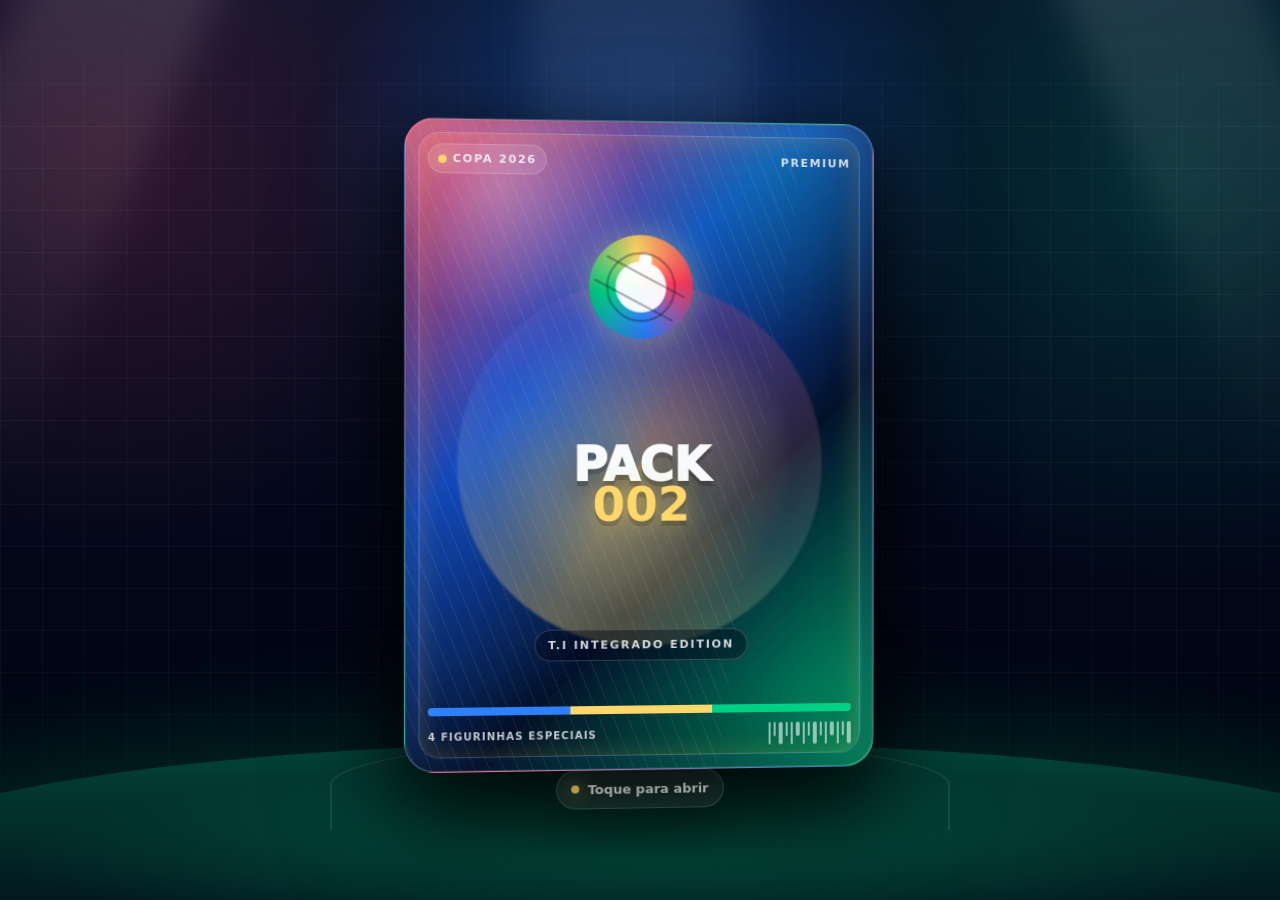
==== commit 5c762d1c: "Restore full Pack 002 assets" ====
--- a/abre-pack.html
+++ b/abre-pack.html
@@ -569,4 +569,1793 @@
       left: -85%;
       z-index: 5;
       width: 46%;
-      �Nz��$z{-���jםg&��F��V6R���Т���Т���Т66�S�w6�WF��2�&�F�҃�b��B��Т&�FF���w6�WF��2�&�F�҂�#�#��Т�6�G��Т��Т�Т������&�FF���w6�WF��2�&�F�҃#��������6�G����GW&F���Ɩv�DVffV7G2�w6�WF��2�&�F�҃���SR��w6�WF��2�&�F�҃�3R�"�B���V6S�'�vW#2��WB"����6���WFS�gV�7F��������V6R�&V��fR�����Т�Т��Т�ТР�gV�7F���7&VFU7&�2����6��7BƖv�DVffV7G2�6��V�EW6TƖv�DVffV7G2����6��7BF�F��Ɩv�DVffV7G2��3c���f�"��WB�����F�Fò������6��7B7&��F�7V�V�B�7&VFTV�V�V�B�'7�"���7&��6�74��R�'7&�#�Т'W'7B�V�D6���B�7&�����6��7B�v�R��F��&�F�҂���F����#��6��7BF�7F�6R�Ɩv�DVffV7G2�w6�WF��2�&�F�҃C"�3��w6�WF��2�&�F�҃c�#�����w6�g&��F�7&����Т�VgC�#SR"�ТF��#CRR"�Т���Т���Т66�S��Т�6�G��Т��Т�Т���F��6�2��v�R��F�7F�6R�Т���F��6���v�R��F�7F�6R��66�S�w6�WF��2�&�F�҃�r�を���6�G����GW&F���Ɩv�DVffV7G2�w6�WF��2�&�F�҃�CR�㒒�w6�WF��2�&�F�҃�r��3R���V6S�'�vW#"��WB"����6���WFS�gV�7F�������7&��&V��fR�����Т�Т���ТР�gV�7F���7&VFU6�FTf�&Wv�&�2����6��7B6���'2��"6ffcb"�"6ffCsf"�"6fc�c2"�"6fcVb"�"6fc&cb%Ӱ�6��7BƖv�DVffV7G2�6��V�EW6TƖv�DVffV7G2����6��7B�&�v��2�Ɩv�DVffV7G2�����VgC�#�R"�F��#CRR"�����VgC�#�"R"�F��#CRR"Т������VgC�#bR"�F��#3�R"�����VgC�#�BR"�F��#3�R"�����VgC�##"R"�F��#S�R"�����VgC�#s�R"�F��#S�R"�����VgC�#"R"�F��#SR"�����VgC�#��R"�F��#SR"ТӰ���&�v��2�f�$V6��gV�7F�����&�v����&�v���FW����6��7B6�&R�F�7V�V�B�7&VFTV�V�V�B�'7�"���6��7B6�&T6���"�6���'5��&�v���FW�R6���'2��V�wF�Ӱ�6�&R�6�74��R�&f�&Wv�&��6�&R#��6�&R�7G��R��VgB��&�v����VgC��6�&R�7G��R�F���&�v���F���6�&R�7G��R�6���"�6�&T6���#��'W'7B�V�D6���B�6�&R����w6�g&��F�6�&R�����W&6V�C��S���W&6V�C��S��66�S��"���6�G���P������66�S�Ɩv�DVffV7G2��R��cR���6�G����GW&F���Ɩv�DVffV7G2��s"��R��FV����&�v���FW������V6S�'�vW#"��WB"����6���WFS�gV�7F�������6�&R�&V��fR����ТТ����6��7BF�F��Ɩv�DVffV7G2��3C���f�"��WB�����F�Fò������6��7Bf�&Wv�&��F�7V�V�B�7&VFTV�V�V�B�'7�"���6��7B6���"�6���'5�����&�v���FW��R6���'2��V�wF�Ӱ�f�&Wv�&��6�74��R�&f�&Wv�&�#��f�&Wv�&��7G��R��VgB��&�v����VgC��f�&Wv�&��7G��R�F���&�v���F���f�&Wv�&��7G��R�&6�w&�V�B�6���#��f�&Wv�&��7G��R�6���"�6���#��'W'7B�V�D6���B�f�&Wv�&�����6��7B�v�R��F��&�F�҂���F����#��6��7BF�7F�6R�Ɩv�DVffV7G2�w6�WF��2�&�F�҃Sb�3b��w6�WF��2�&�F�҃�"�#CR����w6�g&��F�f�&Wv�&�������������66�S���&�FF�����v�R�����F������6�G�����������F��6�2��v�R��F�7F�6R�����F��6���v�R��F�7F�6R��Ɩv�DVffV7G2�w6�WF��2�&�F�҃B�#"��w6�WF��2�&�F�҃��Cb����66�S�Ɩv�DVffV7G2�w6�WF��2�&�F�҃�Sb�����w6�WF��2�&�F�҃�s"��cR���&�FF�����v�R�����F����w6�WF��2�&�F�҂ӓR��R����6�G����GW&F���Ɩv�DVffV7G2�w6�WF��2�&�F�҃�s"�����w6�WF��2�&�F�҃�R�㒒��FV����&�v���FW������V6S�&W����WB"����6���WFS�gV�7F�������f�&Wv�&��&V��fR����ТТ���Тғ��Р�gV�7F���&W6WD��F����F���7FFR�����V�VB�f�6S��6�'WGF���F�6&�VB�f�6S��'W'7B�6�74Ɨ7B�&V��fR�&7F�fR"���6�&W7V�G2���W$�D���"#��6�&W7V�G2�6�74Ɨ7B�&V��fR�&�2�f�6�&�R"����'V�Ɩ��6�74Ɨ7B�&V��fR�&�2�f�6�&�R"����w6�6WB�6�&W7V�G2���WF��������3��66�S�ダ�ғ���w6�6WB�6�'WGF�����WF�����Т66�S��Т���Т���Т&�FF����Т&�FF��僢�Т&�FF��哢 Тғ�РТw6�6WB�6�6�V����ТWF�����Т66�S��Т���Т���Т&�FF����Т&�FF��僢�Т&�FF��哢�ТG&�6f�&�W'7V7F�fS� Тғ�РТw6�6WB�6�g&��B��ТWF�����Т66�S��Т���Т���Т&�FF����Т&�FF��僢�Т&�FF��哢 Тғ�РТw6�6WB��V6W2��ТWF�����Т���Т���Т&�FF����Т&�FF��僢�Т&�FF��哢�Т66�S�Тғ�РТw6�6WB�FV$Ɩ�R��ТWF�����Т66�U�� Тғ�РТw6�6WB�F���B��ТWF�����Т�� Тғ�РТw6�6WB�7F�6�W$6&B���WF�����������66�S����&�FF����#c��&�FF��僢s���&�FF��哢�C#��f��FW#�&&�W"�g��"��G&�6f�&�W'7V7F�fS�#��G&�6f�&��&�v��#SRSR �ғ��Тw6�6WB�7F�6�W%6���R��Т��"��R"�Т�6�G�� Тғ�РТw6�6WB�"�&�"��Т�6�G���Т66�U��� Тғ�Т�РТgV�7F���7F'D�F�U6���F��ₒ�Тw6�F�6�6�V����Т��ӂ�Т&�FF��哢B�ТGW&F���"�2�Т&WVC���Т����G'VR�ТV6S�'6��R���WB Тғ�РТw6�F�"�v�&�B�&��"��Т&�FF���3c�ТGW&F���"�Т&WVC���ТV6S�&���R Тғ�Т�РТgV�7F�����7F�6�W%6���R����w6涖��GvVV�4�b�7F�6�W%6���R���w6�g&��F�7F�6�W%6���R������"��R"�Т�6�G�� Т��Т�Т��#C#R"�Т�6�G���ТGW&F����R�ТV6S�'�vW#"���WB"�Т&WVC��Т&WVDFV����CR�Т����f�6R�Т��6���WFS�gV�7F������Тw6�6WB�7F�6�W%6���R��Т�6�G���Т��"��R Тғ�Т�Т�Т���Р�gV�7F������7F�6�W%6���R����w6涖��GvVV�4�b�7F�6�W%6���R���w6�g&��F�7F�6�W%6���R������"��R"���6�G�� ��������#C3R"���6�G���"��GW&F����3R��V6S�'�vW#"���WB"��&WVC����&WVDFV����R����&WVC�gV�7F�������w6�6WB�7F�6�W%6���R����6�G������"��R �ғ��ТТ���Р�gV�7F������&W7V�E6���W2����6��7B6���W2�6�&W7V�G2�VW'�6V�V7F�$�"�7F�6�W"�6���R"���6��7BƖv�DVffV7G2�6��V�EW6TƖv�DVffV7G2�����w6涖��GvVV�4�b�6���W2����6���W2�f�$V6��gV�7F����6���R���FW����w6�g&��F�6���R������"��R"���6�G�� ��������#C3R"���6�G���s"��GW&F����R��FV�����FW������V6S�'�vW#"���WB"��&WVC�Ɩv�DVffV7G2�"����&WVDFV���Ɩv�DVffV7G2�"�B������&WVC�gV�7F�������w6�6WB�6���R����6�G������"��R �ғ��ТТ���ғ��Р�gV�7F���&W&U7F�6�W%&WfV��FW����Ǖ7F�6�W"���FW����w6涖��GvVV�4�b�7F�6�W%6���R���w6�6WB�7F�6�W%6���R�����"��R"���6�G�� �ғ��Р�gV�7F���FE7F�6�W%&WfVF����FW��F�F��6��7B�4�7B���FW����F�F�����F��FB�gV�7F�������&W&U7F�6�W%&WfV��FW����ғ���F��6WB�7F�6�W$6&B���WF��������S��66�S��"��&�FF����#c��&�FF��僢s���&�FF��哢�C#��f��FW#�&&�W"�g�� �ғ���F��F�7F�6�W$6&B������b��66�S��#���&�FF���ӓ��&�FF��僢c"��&�FF��哢�3��f��FW#�&&�W"�7��"��GW&F����SR��V6S�'�vW#"��WB �ғ���F��F�7F�6�W$6&B�����3"��66�S��c"��&�FF����CR��&�FF��僢3���&�FF��哢�SR��f��FW#�&&�W"����"��GW&F����s"��V6S�'�vW#"���WB �ғ���F��F�7F�6�W$6&B������"��66�S���&�FF�����&�FF��僢��&�FF��哢��f��FW#�&&�W"���"��GW&F���ヂ��V6S�&&6���WB��CR� �ғ���F��FB�7&VFU7&�2�"���""���F��FB���7F�6�W%6���R�"����"�����b��4�7B����b�6��V�EW6TƖv�DVffV7G2�����F��FB�7&VFU6�FTf�&Wv�&�2�#���""���Т&WGW&㰢Р�F��F�7F�6�W$6&B���WF��������ӓb��66�S��S���&�FF���b��f��FW#�&&�W"�g��"��GW&F����C"��V6S�'�vW#"�� ���"����"���Р�gV�7F�����7F�6�W$�V�VF�����b�7F�6�W$VF����VB�&WGW&㰠�7F�6�W$VF����VB�G'VS��7F�6�W$�V�VF���7W'&V�EF��R���7F�6�W$�V�VF��������6F6��gV�7F������ғ��Р�gV�7F����V�6������b��V�VB�&WGW&㰠�6��7B7F�6�W'2�vWE6�7F�6�W'2������V�VB�G'VS��6�'WGF���F�6&�VB�G'VS����7F�6�W$�V�VF�򂓰��w6涖��GvVV�4�b�6�6�V���w6涖��GvVV�4�b�7F�6�W$6&B���w6涖��GvVV�4�b�7F�6�W%6���R���w6涖��GvVV�4�b�6�&W7V�G2���w6涖��GvVV�4�b�6�&W7V�G2�VW'�6V�V7F�$�"�7F�6�W"�6���R"�����6�&W7V�G2���W$�D���"#��6�&W7V�G2�6�74Ɨ7B�&V��fR�&�2�f�6�&�R"����'V�Ɩ��6�74Ɨ7B�&V��fR�&�2�f�6�&�R"����6��7BF��w6�F��VƖ�R���FVfV�G3���V6S�'�vW#2��WB �Тғ�РТF��F�F���B��ТWF�����Т���ТGW&F����# Тғ�РТF��F�6�6�V����Т��ӂ�Т&�FF���"�ТGW&F����"�Т&WVC�r�Т����G'VR�ТV6S�'�vW#���WB Тғ�РТF��F�6�6�V����Т66�S��R�Т&�FF��僢��ТGW&F����#��ТV6S�&&6���WB�"� Тғ�РТF��F�FV$Ɩ�R���WF������66�U����GW&F����C"��V6S�'�vW#B��WB �ғ���F��F�6�6�V�����&�FF����2�Т���b�ТGW&F������Т&WVC�R�Т����G'VR�ТV6S�'�vW#���WB Тғ�РТF��6WB��V6W2��ТWF����Тғ�РТF��F�6�g&��B��ТWF�����Т66�S�㓂�ТGW&F�����Тғ�РТF��FB�gV�7F������Т'W'7B�6�74Ɨ7B�&V��fR�&7F�fR"��Тf��B'W'7B��fg6WEv�GF��Т'W'7B�6�74Ɨ7B�FB�&7F�fR"��Т7&VFT6��fWGF����Т7&VFU7&�2���Тғ�РТF��F�"�&�"��Т�6�G���cR�Т66�U���ТGW&F����R�Т7FvvW#����ТV6S�'�vW#"��WB Т��#�"��РТF��F�"��V6R�F�"��Т�����Т��"�Т&�FF������Т&�FF��僢�S�Т66�S�㓂�ТGW&F����s"�ТV6S�'�vW#B��WB Т��#�"��РТF��F�"��V6R��VgB"��Т���s�Т��C"�Т&�FF����#B�Т&�FF��哢�c��ТGW&F����"�ТV6S�'�vW#B��WB Т��#��R"��РТF��F�"��V6R�&�v�B"��Т��s�Т��CB�Т&�FF���#B�Т&�FF��哢c��ТGW&F����"�ТV6S�'�vW#B��WB Т��#�"��РТF��F�6�6�V����Т���"�Т66�S��B�Т�6�G���Т&�FF��僢��ТGW&F����"��V6S�'�vW#2��WB ���#��B"����7F�6�W'2�f�$V6��gV�7F��������FW����FE7F�6�W%&WfVF����FW��7F�6�W'2��V�wF����ғ���F��F�7F�6�W$6&B���WF���������s"��66�S��s"��f��FW#�&&�W"�W��"��GW&F����C"��V6S�'�vW#"�� ���"���2"����F��F�"�&�"����6�G����66�U���B��GW&F������7FvvW#����V6S�'�vW#"��WB ���#��R"����F��FB�gV�7F�������w6涖��GvVV�4�b�7F�6�W$6&B���w6涖��GvVV�4�b�7F�6�W%6���R���w6�6WB�7F�6�W%6���R�����"��R"���6�G�� �ғ���&V�FW%6�&W7V�G2����6�&W7V�G2�6�74Ɨ7B�FB�&�2�f�6�&�R"����'V�Ɩ��6�74Ɨ7B�FB�&�2�f�6�&�R"����w6�6WB�6�&W7V�G2���WF��������#b��66�S�ダ�ғ���w6�6WB�6�&W7V�G2�VW'�6V�V7F�$�"�&W7V�B�6&B"����WF��������S��66�S��sB��&�FF���gV�7F������FW����&WGW&���FW�R"�����R�S��Тғ���7&VFT6��fWGF�����7&VFU6�FTf�&Wv�&�2����ғ���F��F�6�&W7V�G2���WF����������66�S���GW&F����sR��V6S�&&6���WB��3R� �ғ���F��FB�gV�7F�������w6�F�6�&W7V�G2�VW'�6V�V7F�$�"�&W7V�B�6&B"����WF����������66�S���&�FF�����GW&F����c���7FvvW#�����V6S�&&6���WB��SR� �ғ�����&W7V�E6���W2����ғ��Р�Ǖ7F�6�W"����&V��E6���vW2����7&VFU&�2����&W6WD��F����F���7FFR����7F'D�F�U6���F��ₓ��Т6�'WGF���FDWfV�DƗ7FV�W"�&6Ɩ6�"��V�6����F���B�FDWfV�DƗ7FV�W"�&6Ɩ6�"�gV�7F����WfV�B���WfV�B�&WfV�DFVfV�B�����V�6�����ғ����67&�C���&�G�����F���+      height: 165%;
+      background: linear-gradient(
+        90deg,
+        transparent,
+        rgba(255, 255, 255, 0.12),
+        rgba(255, 255, 255, 0.72),
+        rgba(255, 255, 255, 0.18),
+        transparent
+      );
+      transform: rotate(18deg);
+      filter: blur(1px);
+      opacity: 0;
+      pointer-events: none;
+      mix-blend-mode: screen;
+    }
+
+    .sticker-graphics {
+      position: absolute;
+      inset: 0;
+      overflow: hidden;
+      pointer-events: none;
+      z-index: 1;
+    }
+
+    .sticker-graphics .shape {
+      position: absolute;
+      border-radius: 999px;
+      filter: saturate(1.05);
+    }
+
+    .shape.red-1 {
+      width: 180px;
+      height: 180px;
+      left: -82px;
+      top: 110px;
+      background: radial-gradient(circle at 35% 35%, rgba(255, 59, 95, 0.92), rgba(255, 59, 95, 0.1) 68%, transparent 72%);
+    }
+
+    .shape.blue-1 {
+      width: 230px;
+      height: 230px;
+      right: -120px;
+      top: 84px;
+      background: radial-gradient(circle at 35% 35%, rgba(47, 128, 255, 0.94), rgba(47, 128, 255, 0.12) 70%, transparent 75%);
+    }
+
+    .shape.green-1 {
+      width: 220px;
+      height: 220px;
+      left: -100px;
+      bottom: -92px;
+      background: radial-gradient(circle at 45% 45%, rgba(0, 208, 132, 0.82), rgba(0, 208, 132, 0.08) 70%, transparent 74%);
+    }
+
+    .shape.gold-1 {
+      width: 200px;
+      height: 200px;
+      right: -90px;
+      bottom: -84px;
+      background: radial-gradient(circle at 40% 40%, rgba(255, 183, 3, 0.88), rgba(255, 183, 3, 0.08) 68%, transparent 73%);
+    }
+
+    .arc {
+      position: absolute;
+      border-radius: 999px;
+      border: 12px solid transparent;
+      opacity: 0.95;
+    }
+
+    .arc.a1 {
+      width: 250px;
+      height: 250px;
+      left: -112px;
+      top: 88px;
+      border-top-color: rgba(255, 59, 95, 0.86);
+      border-right-color: rgba(255, 59, 95, 0.72);
+      transform: rotate(8deg);
+    }
+
+    .arc.a2 {
+      width: 280px;
+      height: 280px;
+      right: -140px;
+      top: 58px;
+      border-left-color: rgba(47, 128, 255, 0.9);
+      border-bottom-color: rgba(47, 128, 255, 0.65);
+      transform: rotate(-20deg);
+    }
+
+    .arc.a3 {
+      width: 280px;
+      height: 280px;
+      left: 20px;
+      bottom: -162px;
+      border-top-color: rgba(0, 208, 132, 0.84);
+      border-right-color: rgba(255, 183, 3, 0.82);
+      transform: rotate(12deg);
+    }
+
+    .sticker-inner {
+      position: relative;
+      z-index: 2;
+      height: 100%;
+      display: grid;
+      grid-template-rows: auto minmax(0, 1fr) auto;
+      gap: 9px;
+      padding: 10px;
+      border-radius: 20px;
+    }
+
+    .sticker-head {
+      display: flex;
+      justify-content: space-between;
+      align-items: center;
+      gap: 10px;
+      min-height: 42px;
+    }
+
+    .album-seal {
+      display: inline-grid;
+      place-items: center;
+      min-width: 102px;
+      padding: 8px 12px;
+      border-radius: 999px;
+      background:
+        linear-gradient(180deg, rgba(255, 255, 255, 0.92), rgba(240, 247, 255, 0.82)),
+        radial-gradient(circle at 20% 20%, rgba(255, 215, 106, 0.6), transparent 50%);
+      border: 1px solid rgba(18, 77, 196, 0.16);
+      box-shadow:
+        0 10px 22px rgba(18, 77, 196, 0.1),
+        inset 0 0 0 1px rgba(255, 255, 255, 0.75);
+      color: #12366e;
+      font-size: 9px;
+      font-weight: 950;
+      letter-spacing: 0.12em;
+      line-height: 1.15;
+      text-align: center;
+      text-transform: uppercase;
+    }
+
+    .album-seal span {
+      color: #d32f55;
+      font-size: 8px;
+      letter-spacing: 0.14em;
+    }
+
+    .sticker-mark {
+      color: rgba(25, 64, 125, 0.75);
+      font-size: 10px;
+      font-weight: 950;
+      letter-spacing: 0.12em;
+      text-transform: uppercase;
+      text-align: right;
+      line-height: 1.15;
+    }
+
+    .photo-frame {
+      position: relative;
+      overflow: hidden;
+      border-radius: 22px;
+      border: 3px solid rgba(255, 255, 255, 0.92);
+      background:
+        radial-gradient(circle at 50% 20%, rgba(47, 128, 255, 0.18), transparent 42%),
+        linear-gradient(180deg, rgba(255, 255, 255, 0.9), rgba(240, 246, 255, 0.95));
+      box-shadow:
+        0 16px 34px rgba(18, 77, 196, 0.12),
+        inset 0 0 0 1px rgba(18, 77, 196, 0.08);
+      min-height: 0;
+    }
+
+    .photo-frame::before {
+      content: "";
+      position: absolute;
+      inset: auto 10% 0;
+      height: 42%;
+      border-radius: 50% 50% 0 0;
+      background: radial-gradient(ellipse at center, rgba(255, 215, 106, 0.22), transparent 64%);
+      z-index: 1;
+    }
+
+    .photo-frame img,
+    .photo-frame video {
+      position: relative;
+      z-index: 2;
+      display: block;
+      width: 100%;
+      height: 100%;
+      object-fit: cover;
+      transform: scale(1.02);
+      filter: contrast(1.04) saturate(1.05);
+      opacity: 0;
+      transition: opacity 0.25s ease;
+    }
+
+    .photo-frame video {
+      display: none;
+    }
+
+    .photo-frame.has-video video {
+      display: block;
+    }
+
+    .photo-frame.has-video img {
+      display: none;
+    }
+
+    .photo-frame.loaded img,
+    .photo-frame.loaded video {
+      opacity: 1;
+    }
+
+    .photo-fallback {
+      position: absolute;
+      inset: 0;
+      z-index: 2;
+      display: grid;
+      place-items: center;
+      gap: 6px;
+      padding: 16px;
+      text-align: center;
+      color: rgba(18, 54, 110, 0.72);
+      background:
+        radial-gradient(circle at 50% 34%, rgba(255, 255, 255, 0.82), transparent 16%),
+        linear-gradient(180deg, rgba(255, 255, 255, 0.2), rgba(47, 128, 255, 0.1));
+    }
+
+    .photo-fallback strong {
+      display: grid;
+      place-items: center;
+      width: 68px;
+      aspect-ratio: 1;
+      border-radius: 999px;
+      background: rgba(255, 255, 255, 0.78);
+      color: #174a9e;
+      font-size: 22px;
+      font-weight: 950;
+      box-shadow: inset 0 -8px 18px rgba(18, 77, 196, 0.1);
+    }
+
+    .photo-fallback span {
+      font-size: 10px;
+      font-weight: 900;
+      letter-spacing: 0.12em;
+      text-transform: uppercase;
+    }
+
+    .photo-frame.loaded .photo-fallback,
+    .photo-frame.error .photo-fallback {
+      display: none;
+    }
+
+    .photo-frame.error img,
+    .photo-frame.error video {
+      display: none;
+    }
+
+    .photo-error {
+      position: absolute;
+      inset: 16px;
+      z-index: 4;
+      display: none;
+      place-items: center;
+      text-align: center;
+      padding: 16px;
+      border-radius: 18px;
+      background: rgba(255, 255, 255, 0.85);
+      border: 1px dashed rgba(18, 77, 196, 0.2);
+      color: #21314d;
+      font-size: 12px;
+      line-height: 1.45;
+    }
+
+    .photo-frame.error .photo-error {
+      display: grid;
+    }
+
+    .photo-error strong {
+      display: block;
+      margin-bottom: 6px;
+      color: #c6284c;
+      font-size: 13px;
+    }
+
+    .player-info {
+      position: relative;
+      display: grid;
+      grid-template-columns: 1fr;
+      gap: 7px;
+      padding: 12px;
+      border-radius: 20px;
+      background:
+        linear-gradient(180deg, rgba(255, 255, 255, 0.9), rgba(241, 247, 255, 0.82)),
+        radial-gradient(circle at 50% 0%, rgba(255, 215, 106, 0.22), transparent 62%);
+      border: 1px solid rgba(18, 77, 196, 0.14);
+      box-shadow:
+        0 12px 26px rgba(18, 77, 196, 0.1),
+        inset 0 0 0 1px rgba(255, 255, 255, 0.72);
+      text-align: center;
+    }
+
+    .player-info::before {
+      content: "";
+      position: absolute;
+      inset: 7px;
+      border-radius: 15px;
+      border: 1px solid rgba(18, 77, 196, 0.08);
+      pointer-events: none;
+    }
+
+    .player-info h2 {
+      color: #0e234a;
+      font-size: clamp(24px, 8vw, 32px);
+      line-height: 0.9;
+      letter-spacing: 0;
+      text-transform: uppercase;
+    }
+
+    .player-info p {
+      margin: 0;
+    }
+
+    .player-team {
+      justify-self: center;
+      min-width: min(100%, 142px);
+      padding: 6px 12px;
+      border-radius: 999px;
+      color: #9d1730;
+      background: rgba(255, 215, 106, 0.3);
+      border: 1px solid rgba(157, 23, 48, 0.12);
+      font-size: 12px;
+      font-weight: 950;
+      letter-spacing: 0.14em;
+      text-transform: uppercase;
+    }
+
+    .pack-results {
+      --result-gap: clamp(8px, 1.6vw, 12px);
+      position: absolute;
+      z-index: 5;
+      width: min(92vw, 520px, calc((100dvh - 120px - var(--result-gap)) * 0.68 + var(--result-gap)));
+      display: grid;
+      grid-template-columns: repeat(2, minmax(0, 1fr));
+      gap: var(--result-gap);
+      opacity: 0;
+      pointer-events: none;
+      transform: translateY(30px) scale(0.88);
+    }
+
+    .pack-results.is-visible {
+      pointer-events: auto;
+    }
+
+    .pack-results .sticker-card {
+      position: relative;
+      width: 100%;
+      opacity: 1;
+      border-radius: 18px;
+      padding: 7px;
+      box-shadow:
+        0 0 0 1px rgba(255, 255, 255, 0.42),
+        0 16px 42px rgba(0, 0, 0, 0.34),
+        0 0 34px rgba(255, 215, 106, 0.14);
+      transform: none;
+      pointer-events: auto;
+    }
+
+    .pack-results .sticker-card::after {
+      inset: 6px;
+      border-radius: 14px;
+    }
+
+    .pack-results .sticker-inner {
+      gap: 5px;
+      padding: 5px;
+      border-radius: 14px;
+    }
+
+    .pack-results .sticker-head {
+      min-height: 24px;
+      gap: 5px;
+    }
+
+    .pack-results .album-seal {
+      min-width: 66px;
+      padding: 5px 7px;
+      font-size: 6px;
+      letter-spacing: 0.1em;
+    }
+
+    .pack-results .album-seal span {
+      font-size: 5px;
+    }
+
+    .pack-results .sticker-mark {
+      font-size: 6px;
+      letter-spacing: 0.1em;
+    }
+
+    .pack-results .photo-frame {
+      border-width: 2px;
+      border-radius: 14px;
+    }
+
+    .pack-results .photo-error {
+      inset: 8px;
+      padding: 8px;
+      border-radius: 12px;
+      font-size: 9px;
+    }
+
+    .pack-results .photo-fallback {
+      padding: 8px;
+    }
+
+    .pack-results .photo-fallback strong {
+      width: 42px;
+      font-size: 15px;
+    }
+
+    .pack-results .photo-fallback span {
+      font-size: 7px;
+    }
+
+    .pack-results .player-info {
+      gap: 3px;
+      padding: 7px;
+      border-radius: 13px;
+    }
+
+    .pack-results .player-info::before {
+      inset: 4px;
+      border-radius: 10px;
+    }
+
+    .pack-results .player-info h2 {
+      font-size: clamp(13px, 2.5vw, 19px);
+      line-height: 0.92;
+    }
+
+    .pack-results .player-team {
+      min-width: 0;
+      padding: 4px 7px;
+      font-size: clamp(7px, 1.3vw, 9px);
+      letter-spacing: 0.1em;
+    }
+
+    .album-link {
+      position: fixed;
+      right: clamp(14px, 4vw, 28px);
+      bottom: clamp(14px, 4vh, 26px);
+      z-index: 12;
+      display: inline-flex;
+      align-items: center;
+      justify-content: center;
+      min-height: 46px;
+      padding: 14px 18px;
+      border-radius: 999px;
+      border: 1px solid rgba(255, 215, 106, 0.46);
+      background:
+        linear-gradient(180deg, rgba(255, 215, 106, 0.98), rgba(255, 183, 3, 0.94));
+      color: #11213f;
+      box-shadow:
+        0 18px 42px rgba(0, 0, 0, 0.34),
+        0 0 34px rgba(255, 215, 106, 0.24);
+      font-size: 12px;
+      font-weight: 950;
+      letter-spacing: 0.08em;
+      text-decoration: none;
+      text-transform: uppercase;
+      opacity: 0;
+      pointer-events: none;
+      transform: translateY(16px) scale(0.94);
+      transition:
+        opacity 240ms ease,
+        transform 240ms ease,
+        box-shadow 240ms ease;
+    }
+
+    .album-link.is-visible {
+      opacity: 1;
+      pointer-events: auto;
+      transform: translateY(0) scale(1);
+    }
+
+    .album-link:hover {
+      box-shadow:
+        0 20px 46px rgba(0, 0, 0, 0.38),
+        0 0 42px rgba(255, 215, 106, 0.34);
+      transform: translateY(-2px) scale(1.02);
+    }
+
+    @media (max-width: 759px) {
+      .album-link {
+        top: auto;
+        right: auto;
+        bottom: calc(env(safe-area-inset-bottom, 0px) + 14px);
+        left: 50%;
+        min-height: 42px;
+        padding: 12px 16px;
+        transform: translate(-50%, -10px) scale(0.94);
+      }
+
+      .album-link.is-visible {
+        transform: translate(-50%, 0) scale(1);
+      }
+
+      .album-link:hover {
+        transform: translate(-50%, -2px) scale(1.02);
+      }
+    }
+
+    .burst {
+      position: absolute;
+      inset: 0;
+      z-index: 6;
+      pointer-events: none;
+      overflow: visible;
+    }
+
+    .burst::before {
+      content: "";
+      position: absolute;
+      left: 50%;
+      top: 45%;
+      width: 30px;
+      aspect-ratio: 1;
+      border-radius: 50%;
+      transform: translate(-50%, -50%) scale(0);
+      background: radial-gradient(circle, rgba(255, 255, 255, 0.95), rgba(255, 215, 106, 0.52), transparent 70%);
+      filter: blur(4px);
+      opacity: 0;
+    }
+
+    .burst.active::before {
+      animation: flash 950ms ease-out both;
+    }
+
+    @keyframes flash {
+      0% {
+        opacity: 0;
+        transform: translate(-50%, -50%) scale(0.2);
+      }
+
+      25% {
+        opacity: 1;
+      }
+
+      100% {
+        opacity: 0;
+        transform: translate(-50%, -50%) scale(18);
+      }
+    }
+
+    .ray {
+      position: absolute;
+      left: 50%;
+      top: 45%;
+      width: 6px;
+      height: 260px;
+      transform-origin: center bottom;
+      border-radius: 999px;
+      background: linear-gradient(to top, rgba(255, 215, 106, 0.7), transparent);
+      opacity: 0;
+      filter: blur(2px);
+      mix-blend-mode: screen;
+    }
+
+    .confetti {
+      position: absolute;
+      left: 50%;
+      top: 48%;
+      width: 8px;
+      height: 14px;
+      border-radius: 3px;
+      opacity: 0;
+      will-change: transform, opacity;
+    }
+
+    .spark {
+      position: absolute;
+      width: 5px;
+      height: 5px;
+      border-radius: 999px;
+      background: white;
+      box-shadow: 0 0 18px white;
+      opacity: 0;
+    }
+
+    .firework {
+      position: absolute;
+      width: 12px;
+      height: 42px;
+      border-radius: 999px 999px 70% 70%;
+      opacity: 0;
+      background:
+        radial-gradient(circle at 50% 18%, #fff7c2 0 16%, currentColor 26%, rgba(255, 89, 0, 0.9) 58%, transparent 78%),
+        linear-gradient(to bottom, rgba(255, 244, 169, 0.95), currentColor 46%, transparent 100%);
+      box-shadow:
+        0 0 24px currentColor,
+        0 0 58px currentColor,
+        0 0 100px rgba(255, 92, 0, 0.85);
+      filter: saturate(1.45) brightness(1.18);
+      mix-blend-mode: screen;
+      transform-origin: center bottom;
+      will-change: transform, opacity;
+    }
+
+    .firework-core {
+      position: absolute;
+      width: 142px;
+      aspect-ratio: 1;
+      border: 2px solid currentColor;
+      border-radius: 999px;
+      opacity: 0;
+      background: radial-gradient(circle, rgba(255, 245, 186, 0.42), rgba(255, 122, 0, 0.16) 38%, transparent 66%);
+      filter:
+        drop-shadow(0 0 24px currentColor)
+        drop-shadow(0 0 62px rgba(255, 95, 0, 0.95));
+      mix-blend-mode: screen;
+      will-change: transform, opacity;
+    }
+
+    @media (max-width: 759px) {
+      .ray,
+      .firework,
+      .firework-core,
+      .light {
+        mix-blend-mode: normal;
+      }
+
+      .ray {
+        filter: blur(1px);
+      }
+
+      .firework {
+        width: 8px;
+        height: 28px;
+        box-shadow:
+          0 0 16px currentColor,
+          0 0 34px rgba(255, 92, 0, 0.62);
+        filter: none;
+      }
+
+      .firework-core {
+        width: 86px;
+        filter: none;
+      }
+
+      .light {
+        opacity: 0.28;
+        filter: blur(10px);
+      }
+    }
+
+    @media (min-width: 760px) {
+      :root {
+        --pack-w: min(36vw, 30rem, calc((100dvh - 100px) / 1.38));
+        --radius: 30px;
+      }
+
+      html,
+      body {
+        height: 100%;
+      }
+
+      .page {
+        height: 100dvh;
+        min-height: 0;
+        padding: 20px 28px 18px;
+        overflow: hidden;
+      }
+
+      .app {
+        width: min(100%, 860px);
+        height: 100%;
+        min-height: 0;
+      }
+
+      .stage {
+        height: 100%;
+        min-height: 0;
+      }
+
+      .pack-title {
+        font-size: 46px;
+      }
+
+      .sticker-card {
+        width: min(76vw, 330px, calc((100dvh - 154px) * 0.68));
+      }
+
+      .player-info h2 {
+        font-size: 30px;
+      }
+
+      .tap-hint {
+        bottom: clamp(-48px, -5vh, -34px);
+      }
+    }
+
+    @media (prefers-reduced-motion: reduce) {
+      *,
+      *::before,
+      *::after {
+        animation-duration: 0.001ms !important;
+        animation-iteration-count: 1 !important;
+        scroll-behavior: auto !important;
+      }
+    }
+  </style>
+</head>
+
+<body>
+  <div class="page">
+    <div class="stadium" aria-hidden="true">
+      <div class="light left"></div>
+      <div class="light center"></div>
+      <div class="light right"></div>
+      <div class="stadium-line"></div>
+    </div>
+
+    <main class="app">
+      <section class="stage" aria-label="Animação de abertura de pacote">
+        <div class="burst" id="burst"></div>
+
+        <article class="sticker-card" id="stickerCard" aria-live="polite">
+          <div class="sticker-shine" id="stickerShine"></div>
+
+          <div class="sticker-graphics" aria-hidden="true">
+            <span class="shape red-1"></span>
+            <span class="shape blue-1"></span>
+            <span class="shape green-1"></span>
+            <span class="shape gold-1"></span>
+
+            <span class="arc a1"></span>
+            <span class="arc a2"></span>
+            <span class="arc a3"></span>
+          </div>
+
+          <div class="sticker-inner">
+            <div class="sticker-head">
+              <div class="album-seal">
+                Copa 2026
+                <span>T.I Integrado</span>
+              </div>
+
+              <div class="sticker-mark">
+                Collector<br />
+                Edition
+              </div>
+            </div>
+
+            <div class="photo-frame" id="photoFrame">
+              <img id="stickerPhoto" src="" alt="Foto da figurinha" />
+              <video id="stickerVideo" muted loop playsinline preload="metadata" aria-label="Video da figurinha"></video>
+              <div class="photo-fallback" id="photoFallback" aria-hidden="true">
+                <strong>TI</strong>
+                <span>Foto em breve</span>
+              </div>
+
+              <div class="photo-error" id="photoError">
+                <div>
+                  <strong>Foto não carregou</strong>
+                  Verifique se o caminho da imagem está correto.
+                </div>
+              </div>
+            </div>
+
+            <div class="player-info">
+              <h2 id="playerName">Figurinha 01</h2>
+              <p class="player-team" id="playerTeam">Novo pack</p>
+            </div>
+          </div>
+        </article>
+
+        <div class="pack-results" id="packResults" aria-live="polite" aria-label="Figurinhas reveladas"></div>
+
+        <button class="pack-button" id="packButton" type="button" aria-label="Abrir Pack 002">
+          <div class="pack-shell" id="packShell">
+            <div class="pack-shadow"></div>
+
+            <div class="pack-base"></div>
+
+            <div class="pack-front" id="packFront">
+              <div class="pack-content">
+                <div class="pack-topline">
+                  <span class="mini-badge"><span></span>Copa 2026</span>
+                  <span>Premium</span>
+                </div>
+
+                <div class="pack-center">
+                  <div class="world-ball" aria-hidden="true"></div>
+
+                  <div class="pack-title">
+                    Pack
+                    <strong>002</strong>
+                  </div>
+
+                  <div class="pack-subtitle">T.I Integrado Edition</div>
+                </div>
+
+                <div class="pack-bottom">
+                  <div class="color-strip">
+                    <span></span>
+                    <span></span>
+                    <span></span>
+                  </div>
+
+                  <div class="pack-small">
+                    <span>4 figurinhas especiais</span>
+
+                    <div class="barcode" aria-hidden="true">
+                      <i></i><i></i><i></i><i></i><i></i><i></i><i></i><i></i>
+                      <i></i><i></i><i></i><i></i><i></i><i></i><i></i>
+                    </div>
+                  </div>
+                </div>
+              </div>
+            </div>
+
+            <div class="pack-piece piece-top"></div>
+            <div class="pack-piece piece-left"></div>
+            <div class="pack-piece piece-right"></div>
+
+            <div class="tear-line" id="tearLine"></div>
+
+            <div class="tap-hint" id="tapHint">
+              <span></span>
+              Toque para abrir
+            </div>
+          </div>
+        </button>
+      </section>
+    </main>
+
+    <a class="album-link" id="albumLink" href="./album.html">Ver &aacute;lbum</a>
+  </div>
+
+  <script>
+    const CONFIG = {
+      audioAbertura: "./assets/WhatsApp%20Video%202026-05-28%20at%2016.10.52.mp4",
+      figurinhas: [
+        {
+          nome: "Adriano",
+          time: "Dados",
+          foto: "./assets/pack002-adriano.jpg"
+        },
+        {
+          nome: "Guglielmo",
+          time: "Opera\u00e7\u00f5es",
+          foto: "./assets/pack002-guglielmo.jpg"
+        },
+        {
+          nome: "Marcus",
+          time: "ERP",
+          foto: "./assets/pack002-marcus.mp4"
+        },
+        {
+          nome: "Noel",
+          time: "Opera\u00e7\u00f5es",
+          foto: "./assets/pack002-noel.jpg?v=20260619-1552"
+        }
+      ]
+    };
+
+    const packButton = document.querySelector("#packButton");
+    const packShell = document.querySelector("#packShell");
+    const packFront = document.querySelector("#packFront");
+    const stickerCard = document.querySelector("#stickerCard");
+    const stickerShine = document.querySelector("#stickerShine");
+    const stickerPhoto = document.querySelector("#stickerPhoto");
+    const stickerVideo = document.querySelector("#stickerVideo");
+    const photoFrame = document.querySelector("#photoFrame");
+    const photoError = document.querySelector("#photoError");
+    const photoFallback = document.querySelector("#photoFallback");
+    const packResults = document.querySelector("#packResults");
+    const albumLink = document.querySelector("#albumLink");
+    const playerName = document.querySelector("#playerName");
+    const playerTeam = document.querySelector("#playerTeam");
+    const tapHint = document.querySelector("#tapHint");
+    const tearLine = document.querySelector("#tearLine");
+    const burst = document.querySelector("#burst");
+    const pieces = gsap.utils.toArray(".pack-piece");
+    const stickerOpenAudio = new Audio(CONFIG.audioAbertura);
+    stickerOpenAudio.preload = "auto";
+    stickerOpenAudio.loop = false;
+    const lightEffectsQuery = window.matchMedia("(max-width: 759px), (pointer: coarse)");
+    const reduceMotionQuery = window.matchMedia("(prefers-reduced-motion: reduce)");
+
+    let opened = false;
+    let stickerAudioPlayed = false;
+
+    function shouldUseLightEffects() {
+      return lightEffectsQuery.matches || reduceMotionQuery.matches;
+    }
+
+    function encodeFilePath(path) {
+      return encodeURI(path).replace(/#/g, "%23");
+    }
+
+    function normalizeImagePath(path) {
+      let imagePath = String(path || "").trim();
+
+      if (!imagePath) return "";
+
+      imagePath = imagePath.replaceAll("\\", "/");
+
+      return encodeFilePath(imagePath);
+    }
+
+    function isVideoPath(path) {
+      return /\.(?:mp4|webm|mov)(?:[?#].*)?$/i.test(String(path || ""));
+    }
+
+    function normalizeSticker(sticker, index) {
+      return {
+        nome: sticker?.nome || `Figurinha ${String(index + 1).padStart(2, "0")}`,
+        time: sticker?.time || "Novo pack",
+        foto: sticker?.foto || ""
+      };
+    }
+
+    function getPackStickers() {
+      return Array.from({ length: 4 }, function (_, index) {
+        return normalizeSticker(CONFIG.figurinhas?.[index], index);
+      });
+    }
+
+    function applyPhoto(frame, image, video, errorBox, sticker) {
+      const imagePath = normalizeImagePath(sticker.foto);
+      const isVideo = isVideoPath(imagePath);
+
+      frame.classList.remove("loaded", "error", "placeholder", "has-video");
+      errorBox.removeAttribute("style");
+      image.onload = null;
+      image.onerror = null;
+      image.removeAttribute("src");
+      image.alt = sticker.nome ? `Foto de ${sticker.nome}` : "Foto da figurinha";
+      video.onloadeddata = null;
+      video.onerror = null;
+      video.pause();
+      video.removeAttribute("src");
+      video.load();
+
+      if (!imagePath) {
+        frame.classList.add("placeholder");
+        return;
+      }
+
+      if (isVideo) {
+        frame.classList.add("has-video");
+        video.onloadeddata = function () {
+          frame.classList.add("loaded");
+          frame.classList.remove("error", "placeholder");
+          video.play().catch(function () {});
+        };
+
+        video.onerror = function () {
+          frame.classList.add("error");
+          frame.classList.remove("loaded", "placeholder");
+
+          errorBox.innerHTML = `
+            <div>
+              <strong>Midia nao carregou</strong>
+              Caminho usado:<br>
+              <span style="word-break: break-word;">${imagePath || "vazio"}</span>
+            </div>
+          `;
+
+          console.error("A midia da figurinha nao carregou. Caminho usado:", imagePath);
+        };
+
+        video.src = imagePath;
+        video.load();
+        return;
+      }
+
+      image.onload = function () {
+        frame.classList.add("loaded");
+        frame.classList.remove("error", "placeholder");
+      };
+
+      image.onerror = function () {
+        frame.classList.add("error");
+        frame.classList.remove("loaded", "placeholder");
+
+        errorBox.innerHTML = `
+          <div>
+            <strong>Foto nÃ£o carregou</strong>
+            Caminho usado:<br>
+            <span style="word-break: break-word;">${imagePath || "vazio"}</span>
+          </div>
+        `;
+
+        console.error("A imagem da figurinha nÃ£o carregou. Caminho usado:", imagePath);
+      };
+
+      image.src = imagePath;
+    }
+
+    function applySticker(index) {
+      const sticker = getPackStickers()[index];
+
+      playerName.textContent = sticker.nome;
+      playerTeam.textContent = sticker.time;
+      applyPhoto(photoFrame, stickerPhoto, stickerVideo, photoError, sticker);
+    }
+
+    function renderStickerCard(sticker, index) {
+      const imagePath = normalizeImagePath(sticker.foto);
+      const isVideo = isVideoPath(imagePath);
+      const imageMarkup = imagePath
+        ? isVideo
+          ? `<video class="result-photo result-video" src="${imagePath}" muted loop autoplay playsinline preload="metadata" aria-label="Video de ${sticker.nome}"></video>`
+          : `<img class="result-photo" src="${imagePath}" alt="Foto de ${sticker.nome}" />`
+        : "";
+      const frameClass = imagePath
+        ? `photo-frame${isVideo ? " has-video" : ""}`
+        : "photo-frame placeholder";
+
+      return `
+        <article class="sticker-card result-card" aria-label="${sticker.nome}">
+          <div class="sticker-shine"></div>
+          <div class="sticker-graphics" aria-hidden="true">
+            <span class="shape red-1"></span>
+            <span class="shape blue-1"></span>
+            <span class="shape green-1"></span>
+            <span class="shape gold-1"></span>
+            <span class="arc a1"></span>
+            <span class="arc a2"></span>
+            <span class="arc a3"></span>
+          </div>
+          <div class="sticker-inner">
+            <div class="sticker-head">
+              <div class="album-seal">
+                Copa 2026
+                <span>${String(index + 1).padStart(2, "0")} / 04</span>
+              </div>
+              <div class="sticker-mark">
+                Pack<br />
+                Reveal
+              </div>
+            </div>
+            <div class="${frameClass}">
+              ${imageMarkup}
+              <div class="photo-fallback" aria-hidden="true">
+                <strong>TI</strong>
+                <span>Foto em breve</span>
+              </div>
+              <div class="photo-error">
+                <div>
+                  <strong>Foto nÃ£o carregou</strong>
+                  Verifique o arquivo.
+                </div>
+              </div>
+            </div>
+            <div class="player-info">
+              <h2>${sticker.nome}</h2>
+              <p class="player-team">${sticker.time}</p>
+            </div>
+          </div>
+        </article>
+      `;
+    }
+
+    function renderPackResults() {
+      const stickers = getPackStickers();
+      packResults.innerHTML = stickers.map(renderStickerCard).join("");
+
+      packResults.querySelectorAll(".result-photo").forEach(function (media) {
+        const frame = media.closest(".photo-frame");
+        const errorBox = frame.querySelector(".photo-error");
+        const isVideo = media instanceof HTMLVideoElement;
+
+        function markLoaded() {
+          frame.classList.add("loaded");
+          frame.classList.remove("error", "placeholder");
+        }
+
+        if (isVideo) {
+          media.addEventListener("loadeddata", function () {
+            markLoaded();
+            media.play().catch(function () {});
+          });
+        } else {
+          media.addEventListener("load", markLoaded);
+        }
+
+        media.addEventListener("error", function () {
+          frame.classList.add("error");
+          frame.classList.remove("loaded", "placeholder");
+          errorBox.style.display = "grid";
+        });
+
+        if (isVideo && media.readyState >= HTMLMediaElement.HAVE_CURRENT_DATA) {
+          markLoaded();
+          media.play().catch(function () {});
+        }
+
+        if (!isVideo && media.complete && media.naturalWidth > 0) {
+          markLoaded();
+        }
+      });
+    }
+
+    function preloadPackImages() {
+      getPackStickers().forEach(function (sticker) {
+        const imagePath = normalizeImagePath(sticker.foto);
+
+        if (!imagePath) return;
+
+        if (isVideoPath(imagePath)) {
+          const video = document.createElement("video");
+          video.preload = "metadata";
+          video.muted = true;
+          video.src = imagePath;
+          video.load();
+          return;
+        }
+
+        const image = new Image();
+        image.src = imagePath;
+      });
+    }
+
+    function createRays() {
+      const total = 18;
+
+      for (let i = 0; i < total; i++) {
+        const ray = document.createElement("span");
+        ray.className = "ray";
+        ray.style.transform = `translate(-50%, -100%) rotate(${(360 / total) * i}deg)`;
+        burst.appendChild(ray);
+      }
+    }
+
+    function createConfetti() {
+      const colors = ["#ffd76a", "#ff3b5f", "#2f80ff", "#00d084", "#ffffff"];
+      const lightEffects = shouldUseLightEffects();
+      const total = lightEffects ? 22 : 90;
+
+      for (let i = 0; i < total; i++) {
+        const piece = document.createElement("span");
+        piece.className = "confetti";
+        piece.style.background = colors[Math.floor(Math.random() * colors.length)];
+        burst.appendChild(piece);
+
+        const angle = Math.random() * Math.PI * 2;
+        const distance = lightEffects ? gsap.utils.random(70, 190) : gsap.utils.random(100, 360);
+        const x = Math.cos(angle) * distance;
+        const y = Math.sin(angle) * distance - (lightEffects ? gsap.utils.random(24, 92) : gsap.utils.random(40, 180));
+
+        gsap.fromTo(
+          piece,
+          {
+            x: 0,
+            y: 0,
+            scale: gsap.utils.random(0.6, 1.4),
+            rotation: gsap.utils.random(-120, 120),
+            opacity: 1
+          },
+          {
+            x,
+            y,
+            rotation: gsap.utils.random(280, 980),
+            opacity: 0,
+            duration: lightEffects ? gsap.utils.random(0.9, 1.55) : gsap.utils.random(1.35, 2.4),
+            ease: "power3.out",
+            onComplete: function () {
+              piece.remove();
+            }
+          }
+        );
+      }
+    }
+
+    function createSparks() {
+      const lightEffects = shouldUseLightEffects();
+      const total = lightEffects ? 10 : 36;
+
+      for (let i = 0; i < total; i++) {
+        const spark = document.createElement("span");
+        spark.className = "spark";
+        burst.appendChild(spark);
+
+        const angle = Math.random() * Math.PI * 2;
+        const distance = lightEffects ? gsap.utils.random(42, 130) : gsap.utils.random(60, 280);
+
+        gsap.fromTo(
+          spark,
+          {
+            left: "50%",
+            top: "45%",
+            x: 0,
+            y: 0,
+            scale: 0,
+            opacity: 1
+          },
+          {
+            x: Math.cos(angle) * distance,
+            y: Math.sin(angle) * distance,
+            scale: gsap.utils.random(0.7, 1.8),
+            opacity: 0,
+            duration: lightEffects ? gsap.utils.random(0.45, 0.9) : gsap.utils.random(0.7, 1.35),
+            ease: "power2.out",
+            onComplete: function () {
+              spark.remove();
+            }
+          }
+        );
+      }
+    }
+
+    function createSideFireworks() {
+      const colors = ["#fff0a6", "#ffd76a", "#ff9f1c", "#ff5a1f", "#ff2f1f"];
+      const lightEffects = shouldUseLightEffects();
+      const origins = lightEffects ? [
+        { left: "18%", top: "45%" },
+        { left: "82%", top: "45%" }
+      ] : [
+        { left: "16%", top: "38%" },
+        { left: "84%", top: "38%" },
+        { left: "22%", top: "58%" },
+        { left: "78%", top: "58%" },
+        { left: "12%", top: "50%" },
+        { left: "88%", top: "50%" }
+      ];
+
+      origins.forEach(function (origin, originIndex) {
+        const core = document.createElement("span");
+        const coreColor = colors[originIndex % colors.length];
+        core.className = "firework-core";
+        core.style.left = origin.left;
+        core.style.top = origin.top;
+        core.style.color = coreColor;
+        burst.appendChild(core);
+
+        gsap.fromTo(
+          core,
+          {
+            xPercent: -50,
+            yPercent: -50,
+            scale: 0.12,
+            opacity: 0.95
+          },
+          {
+            scale: lightEffects ? 1.05 : 1.65,
+            opacity: 0,
+            duration: lightEffects ? 0.72 : 1.05,
+            delay: originIndex * 0.08,
+            ease: "power2.out",
+            onComplete: function () {
+              core.remove();
+            }
+          }
+        );
+
+        const total = lightEffects ? 10 : 34;
+
+        for (let i = 0; i < total; i++) {
+          const firework = document.createElement("span");
+          const color = colors[(i + originIndex) % colors.length];
+          firework.className = "firework";
+          firework.style.left = origin.left;
+          firework.style.top = origin.top;
+          firework.style.background = color;
+          firework.style.color = color;
+          burst.appendChild(firework);
+
+          const angle = Math.random() * Math.PI * 2;
+          const distance = lightEffects ? gsap.utils.random(56, 136) : gsap.utils.random(92, 245);
+
+          gsap.fromTo(
+            firework,
+            {
+              x: 0,
+              y: 0,
+              scale: 0,
+              rotation: (angle * 180) / Math.PI,
+              opacity: 1
+            },
+          {
+            x: Math.cos(angle) * distance,
+            y: Math.sin(angle) * distance - (lightEffects ? gsap.utils.random(4, 22) : gsap.utils.random(8, 46)),
+            scale: lightEffects ? gsap.utils.random(0.56, 1.08) : gsap.utils.random(0.72, 1.65),
+            rotation: (angle * 180) / Math.PI + gsap.utils.random(-95, 95),
+            opacity: 0,
+            duration: lightEffects ? gsap.utils.random(0.72, 1.18) : gsap.utils.random(1.15, 1.9),
+            delay: originIndex * 0.08,
+            ease: "expo.out",
+            onComplete: function () {
+              firework.remove();
+            }
+            }
+          );
+        }
+      });
+    }
+
+    function resetInitialAnimationState() {
+      opened = false;
+      packButton.disabled = false;
+      burst.classList.remove("active");
+      packResults.innerHTML = "";
+      packResults.classList.remove("is-visible");
+      albumLink.classList.remove("is-visible");
+
+      gsap.set(packResults, {
+        autoAlpha: 0,
+        y: 30,
+        scale: 0.88
+      });
+
+      gsap.set(packButton, {
+        autoAlpha: 1,
+        scale: 1,
+        x: 0,
+        y: 0,
+        rotation: 0,
+        rotationX: 0,
+        rotationY: 0
+      });
+
+      gsap.set(packShell, {
+        autoAlpha: 1,
+        scale: 1,
+        x: 0,
+        y: 0,
+        rotation: 0,
+        rotationX: 0,
+        rotationY: 0,
+        transformPerspective: 1000
+      });
+
+      gsap.set(packFront, {
+        autoAlpha: 1,
+        scale: 1,
+        x: 0,
+        y: 0,
+        rotation: 0,
+        rotationX: 0,
+        rotationY: 0
+      });
+
+      gsap.set(pieces, {
+        autoAlpha: 0,
+        x: 0,
+        y: 0,
+        rotation: 0,
+        rotationX: 0,
+        rotationY: 0,
+        scale: 1
+      });
+
+      gsap.set(tearLine, {
+        autoAlpha: 0,
+        scaleX: 0
+      });
+
+      gsap.set(tapHint, {
+        autoAlpha: 1,
+        y: 0
+      });
+
+      gsap.set(stickerCard, {
+        autoAlpha: 0,
+        y: 190,
+        scale: 0.1,
+        rotation: -1260,
+        rotationX: 78,
+        rotationY: -420,
+        filter: "blur(16px)",
+        transformPerspective: 1200,
+        transformOrigin: "50% 50%"
+      });
+
+      gsap.set(stickerShine, {
+        x: "-180%",
+        opacity: 0
+      });
+
+      gsap.set(".ray", {
+        opacity: 0,
+        scaleY: 0.2
+      });
+    }
+
+    function startIdlePackAnimation() {
+      gsap.to(packShell, {
+        y: -8,
+        rotationY: 4,
+        duration: 2.3,
+        repeat: -1,
+        yoyo: true,
+        ease: "sine.inOut"
+      });
+
+      gsap.to(".world-ball", {
+        rotation: 360,
+        duration: 12,
+        repeat: -1,
+        ease: "none"
+      });
+    }
+
+    function playStickerShine() {
+      gsap.killTweensOf(stickerShine);
+      gsap.fromTo(
+        stickerShine,
+        {
+          x: "-180%",
+          opacity: 0
+        },
+        {
+          x: "420%",
+          opacity: 1,
+          duration: 1.05,
+          ease: "power2.inOut",
+          repeat: 1,
+          repeatDelay: 0.45,
+          yoyo: false,
+          onComplete: function () {
+            gsap.set(stickerShine, {
+              opacity: 0,
+              x: "-180%"
+            });
+          }
+        }
+      );
+    }
+
+    function loopStickerShine() {
+      gsap.killTweensOf(stickerShine);
+      gsap.fromTo(
+        stickerShine,
+        {
+          x: "-190%",
+          opacity: 0
+        },
+        {
+          x: "430%",
+          opacity: 0.92,
+          duration: 1.35,
+          ease: "power2.inOut",
+          repeat: -1,
+          repeatDelay: 1.15,
+          onRepeat: function () {
+            gsap.set(stickerShine, {
+              opacity: 0,
+              x: "-190%"
+            });
+          }
+        }
+      );
+    }
+
+    function loopResultShines() {
+      const shines = packResults.querySelectorAll(".sticker-shine");
+      const lightEffects = shouldUseLightEffects();
+
+      gsap.killTweensOf(shines);
+
+      shines.forEach(function (shine, index) {
+        gsap.fromTo(
+          shine,
+          {
+            x: "-190%",
+            opacity: 0
+          },
+          {
+            x: "430%",
+            opacity: 0.72,
+            duration: 1.15,
+            delay: index * 0.18,
+            ease: "power2.inOut",
+            repeat: lightEffects ? 2 : -1,
+            repeatDelay: lightEffects ? 2.4 : 1.8,
+            onRepeat: function () {
+              gsap.set(shine, {
+                opacity: 0,
+                x: "-190%"
+              });
+            }
+          }
+        );
+      });
+    }
+
+    function prepareStickerReveal(index) {
+      applySticker(index);
+      gsap.killTweensOf(stickerShine);
+      gsap.set(stickerShine, {
+        x: "-180%",
+        opacity: 0
+      });
+    }
+
+    function addStickerReveal(tl, index, total) {
+      const isLast = index === total - 1;
+
+      tl.add(function () {
+        prepareStickerReveal(index);
+      });
+
+      tl.set(stickerCard, {
+        autoAlpha: 1,
+        y: 150,
+        scale: 0.12,
+        rotation: -1260,
+        rotationX: 78,
+        rotationY: -420,
+        filter: "blur(16px)"
+      });
+
+      tl.to(stickerCard, {
+        y: 96,
+        scale: 0.28,
+        rotation: -900,
+        rotationX: 62,
+        rotationY: -300,
+        filter: "blur(13px)",
+        duration: 0.55,
+        ease: "power2.out"
+      });
+
+      tl.to(stickerCard, {
+        y: 32,
+        scale: 0.62,
+        rotation: -405,
+        rotationX: 38,
+        rotationY: -155,
+        filter: "blur(8px)",
+        duration: 0.72,
+        ease: "power2.inOut"
+      });
+
+      tl.to(stickerCard, {
+        y: -12,
+        scale: 1,
+        rotation: 0,
+        rotationX: 0,
+        rotationY: 0,
+        filter: "blur(0px)",
+        duration: 0.88,
+        ease: "back.out(1.45)"
+      });
+
+      tl.add(createSparks, "-=0.2");
+      tl.add(playStickerShine, "-=0.18");
+
+      if (isLast) {
+        if (!shouldUseLightEffects()) {
+          tl.add(createSideFireworks, ">-0.02");
+        }
+        return;
+      }
+
+      tl.to(stickerCard, {
+        autoAlpha: 0,
+        y: -96,
+        scale: 0.58,
+        rotation: 16,
+        filter: "blur(6px)",
+        duration: 0.42,
+        ease: "power2.in"
+      }, "+=0.18");
+    }
+
+    function playStickerOpenAudio() {
+      if (stickerAudioPlayed) return;
+
+      stickerAudioPlayed = true;
+      stickerOpenAudio.currentTime = 0;
+      stickerOpenAudio.play().catch(function () {});
+    }
+
+    function openPack() {
+      if (opened) return;
+
+      const stickers = getPackStickers();
+
+      opened = true;
+      packButton.disabled = true;
+      playStickerOpenAudio();
+
+      gsap.killTweensOf(packShell);
+      gsap.killTweensOf(stickerCard);
+      gsap.killTweensOf(stickerShine);
+      gsap.killTweensOf(packResults);
+      gsap.killTweensOf(packResults.querySelectorAll(".sticker-shine"));
+
+      packResults.innerHTML = "";
+      packResults.classList.remove("is-visible");
+      albumLink.classList.remove("is-visible");
+
+      const tl = gsap.timeline({
+        defaults: {
+          ease: "power3.out"
+        }
+      });
+
+      tl.to(tapHint, {
+        autoAlpha: 0,
+        y: 10,
+        duration: 0.22
+      });
+
+      tl.to(packShell, {
+        y: -8,
+        rotation: 2,
+        duration: 0.12,
+        repeat: 7,
+        yoyo: true,
+        ease: "power1.inOut"
+      });
+
+      tl.to(packShell, {
+        scale: 1.05,
+        rotationX: 8,
+        duration: 0.28,
+        ease: "back.out(2)"
+      });
+
+      tl.to(tearLine, {
+        autoAlpha: 1,
+        scaleX: 1,
+        duration: 0.42,
+        ease: "power4.out"
+      });
+
+      tl.to(packShell, {
+        rotation: -3,
+        x: -6,
+        duration: 0.08,
+        repeat: 5,
+        yoyo: true,
+        ease: "power1.inOut"
+      });
+
+      tl.set(pieces, {
+        autoAlpha: 1
+      });
+
+      tl.to(packFront, {
+        autoAlpha: 0,
+        scale: 0.98,
+        duration: 0.08
+      });
+
+      tl.add(function () {
+        burst.classList.remove("active");
+        void burst.offsetWidth;
+        burst.classList.add("active");
+        createConfetti();
+        createSparks();
+      });
+
+      tl.to(".ray", {
+        opacity: 0.65,
+        scaleY: 1,
+        duration: 0.5,
+        stagger: 0.018,
+        ease: "power2.out"
+      }, "<");
+
+      tl.to(".piece-top", {
+        y: -180,
+        x: 12,
+        rotation: -18,
+        rotationX: -50,
+        scale: 0.98,
+        duration: 0.72,
+        ease: "power4.out"
+      }, "<");
+
+      tl.to(".piece-left", {
+        x: -170,
+        y: 42,
+        rotation: -24,
+        rotationY: -68,
+        duration: 0.82,
+        ease: "power4.out"
+      }, "<0.05");
+
+      tl.to(".piece-right", {
+        x: 170,
+        y: 44,
+        rotation: 24,
+        rotationY: 68,
+        duration: 0.82,
+        ease: "power4.out"
+      }, "<");
+
+      tl.to(packShell, {
+        y: 82,
+        scale: 0.84,
+        opacity: 0,
+        rotationX: -10,
+        duration: 0.82,
+        ease: "power3.out"
+      }, "<0.04");
+
+      stickers.forEach(function (_, index) {
+        addStickerReveal(tl, index, stickers.length);
+      });
+
+      tl.to(stickerCard, {
+        autoAlpha: 0,
+        y: -72,
+        scale: 0.72,
+        filter: "blur(5px)",
+        duration: 0.42,
+        ease: "power2.in"
+      }, "+=0.3");
+
+      tl.to(".ray", {
+        opacity: 0,
+        scaleY: 0.4,
+        duration: 0.8,
+        stagger: 0.01,
+        ease: "power2.out"
+      }, "<0.05");
+
+      tl.add(function () {
+        gsap.killTweensOf(stickerCard);
+        gsap.killTweensOf(stickerShine);
+        gsap.set(stickerShine, {
+          x: "-180%",
+          opacity: 0
+        });
+
+        renderPackResults();
+        packResults.classList.add("is-visible");
+        albumLink.classList.add("is-visible");
+
+        gsap.set(packResults, {
+          autoAlpha: 0,
+          y: 26,
+          scale: 0.88
+        });
+
+        gsap.set(packResults.querySelectorAll(".result-card"), {
+          autoAlpha: 0,
+          y: 50,
+          scale: 0.74,
+          rotation: function (index) {
+            return index % 2 === 0 ? -5 : 5;
+          }
+        });
+
+        createConfetti();
+        createSideFireworks();
+      });
+
+      tl.to(packResults, {
+        autoAlpha: 1,
+        y: 0,
+        scale: 1,
+        duration: 0.75,
+        ease: "back.out(1.35)"
+      });
+
+      tl.add(function () {
+        gsap.to(packResults.querySelectorAll(".result-card"), {
+          autoAlpha: 1,
+          y: 0,
+          scale: 1,
+          rotation: 0,
+          duration: 0.68,
+          stagger: 0.08,
+          ease: "back.out(1.55)"
+        });
+        loopResultShines();
+      });
+    }
+
+    applySticker(0);
+    preloadPackImages();
+    createRays();
+    resetInitialAnimationState();
+    startIdlePackAnimation();
+
+    packButton.addEventListener("click", openPack);
+    tapHint.addEventListener("click", function (event) {
+      event.preventDefault();
+      openPack();
+    });
+  </script>
+</body>
+</html>
